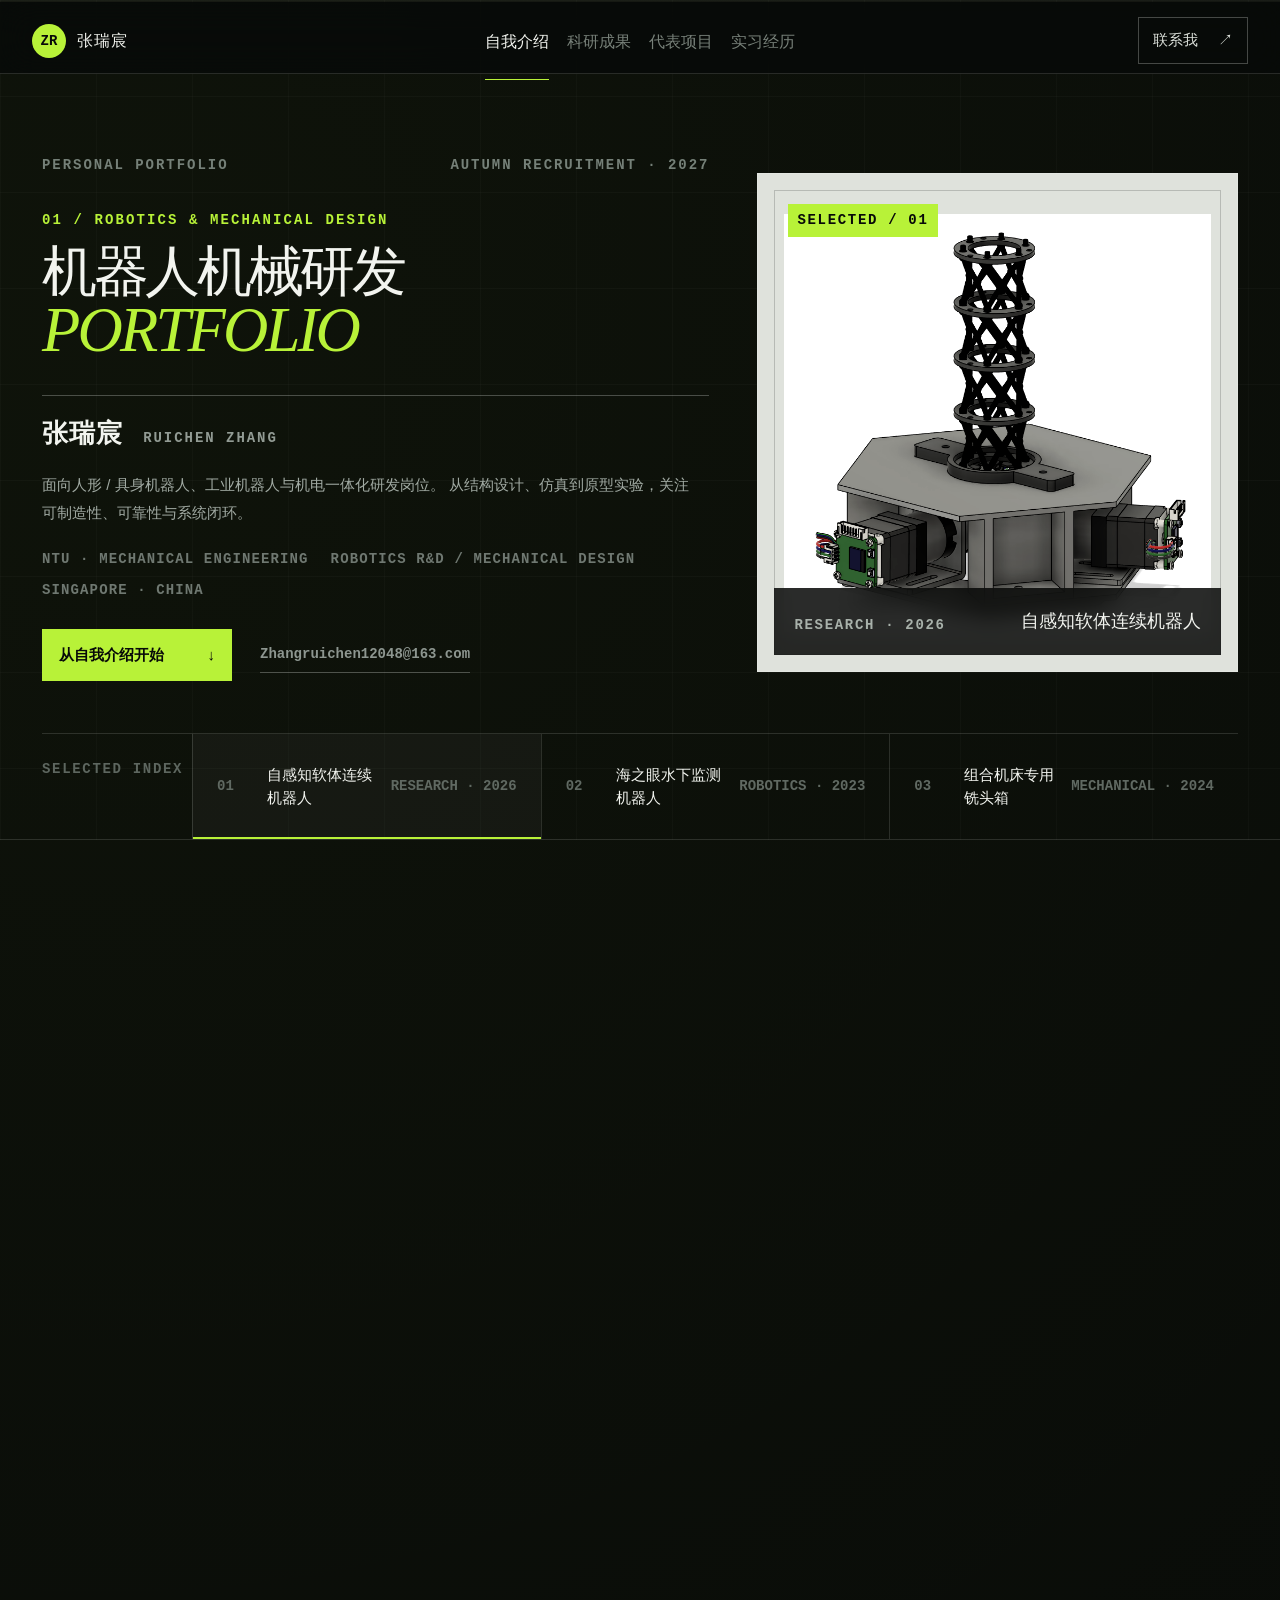
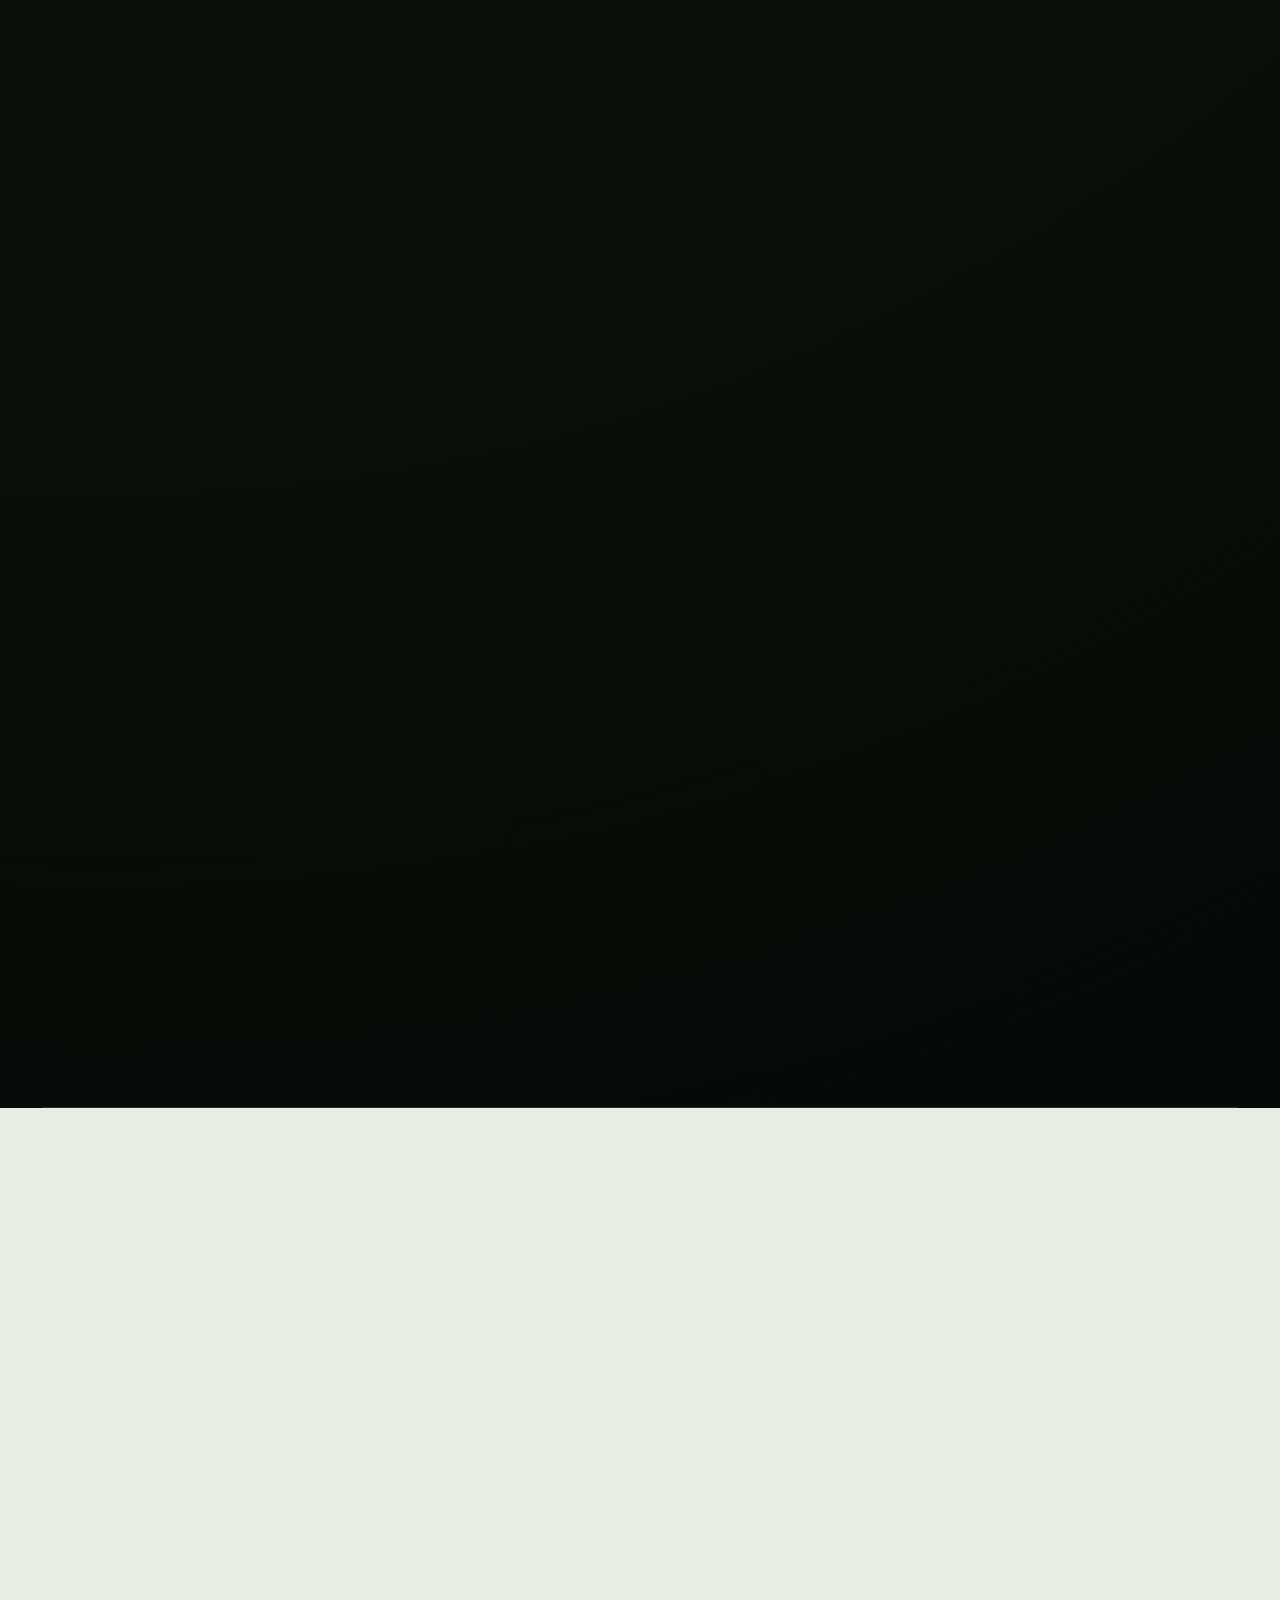
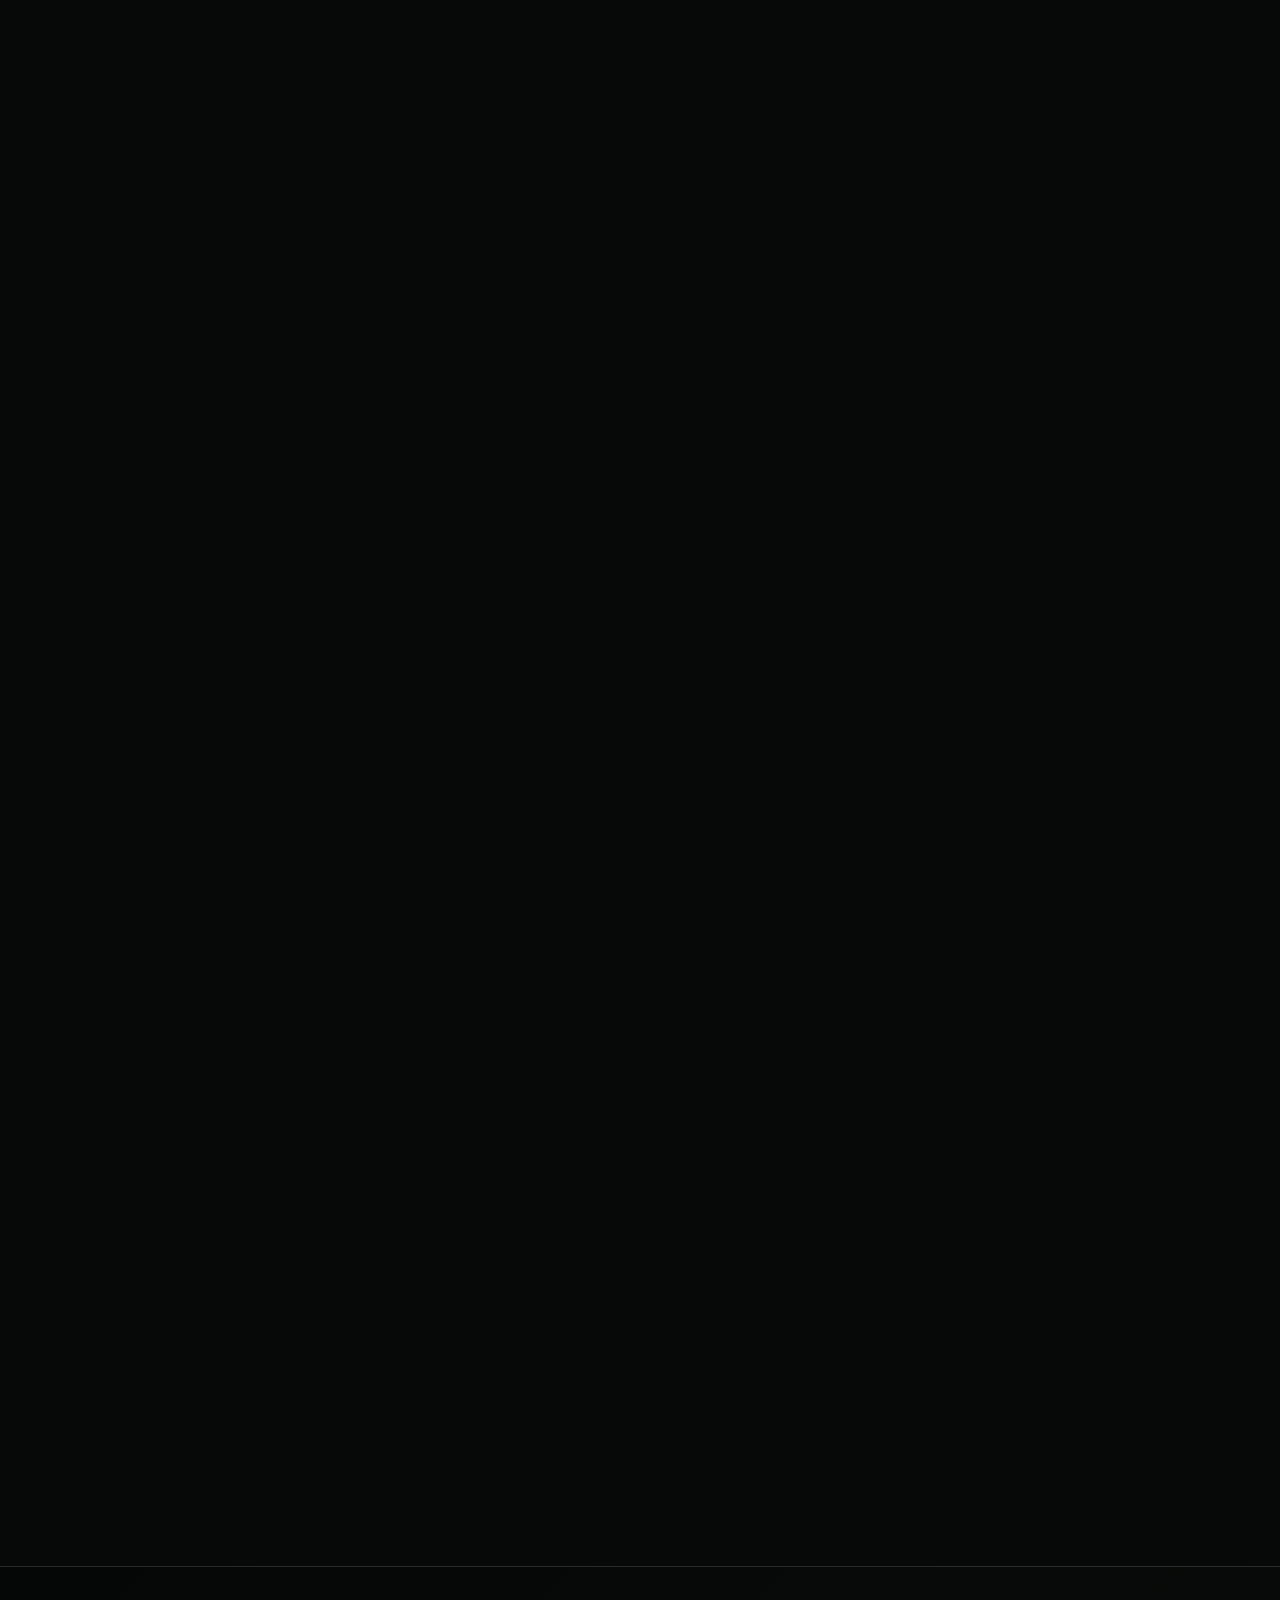
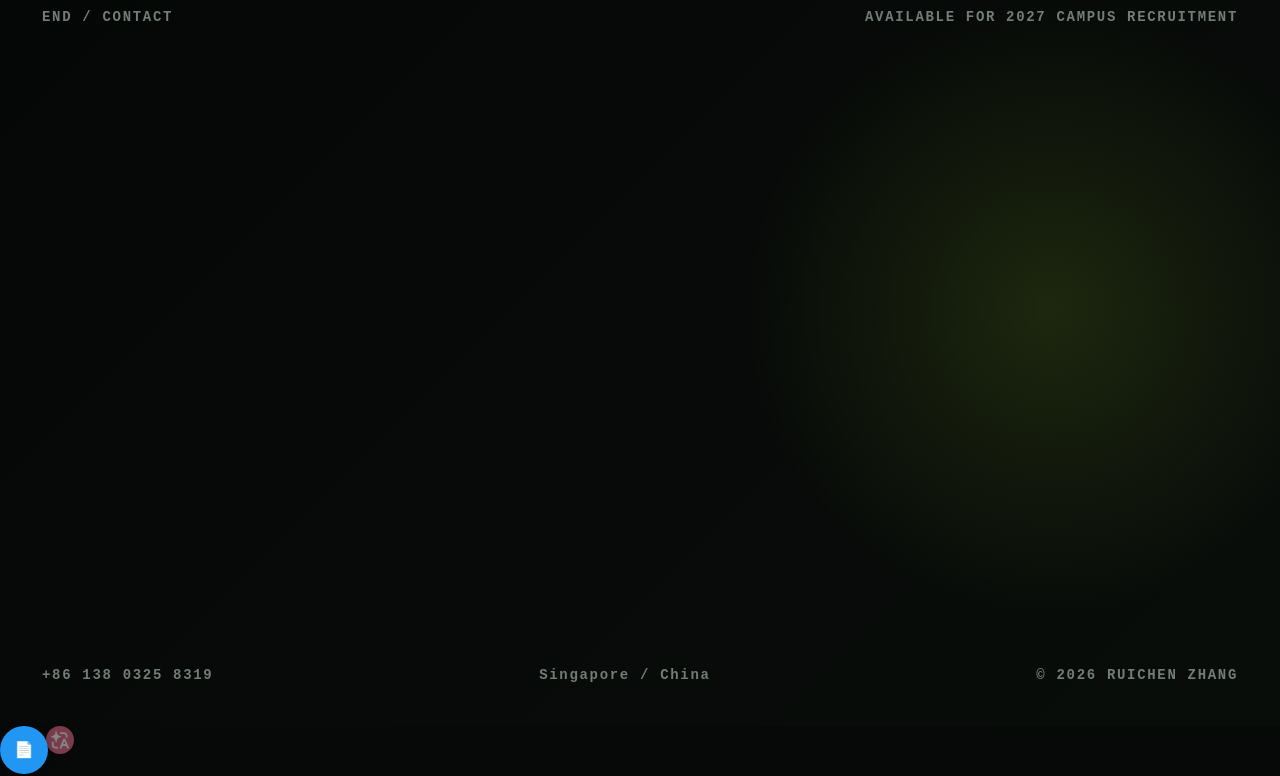
==== index.html @ dd8d64ad "Add files via upload" ====
<!DOCTYPE html>
<!-- saved from url=(0065)https://ruichen-robotics-portfolio.artful-duck-8851.chatgpt.site/ -->
<html lang="zh-CN" data-immersive-translate-page-theme="dark"><head><meta http-equiv="Content-Type" content="text/html; charset=UTF-8"><meta name="viewport" content="width=device-width, initial-scale=1"><link rel="preload" as="image" href="./张瑞宸｜机器人机械研发作品集_files/soft-robot-overview.png"><link rel="preload" as="image" href="./张瑞宸｜机器人机械研发作品集_files/profile-lab.png"><link rel="preload" as="image" href="./张瑞宸｜机器人机械研发作品集_files/fabrication-01-pla-plate.png"><link rel="preload" as="image" href="./张瑞宸｜机器人机械研发作品集_files/fabrication-02-pva-mold.png"><link rel="preload" as="image" href="./张瑞宸｜机器人机械研发作品集_files/fabrication-03-mix.png"><link rel="preload" as="image" href="./张瑞宸｜机器人机械研发作品集_files/fabrication-04-cast.png"><link rel="preload" as="image" href="./张瑞宸｜机器人机械研发作品集_files/fabrication-05-bond.png"><link rel="preload" as="image" href="./张瑞宸｜机器人机械研发作品集_files/fabrication-06-demolded-robot.png"><link rel="preload" as="image" href="./张瑞宸｜机器人机械研发作品集_files/soft-system.png"><link rel="preload" as="image" href="./张瑞宸｜机器人机械研发作品集_files/auv-cad.jpeg"><link rel="stylesheet" href="./张瑞宸｜机器人机械研发作品集_files/index-DvbDaayd.css" data-rsc-css-href="/assets/index-DvbDaayd.css" data-precedence="vite-rsc/importer-resources"><link rel="modulepreload" href="https://ruichen-robotics-portfolio.artful-duck-8851.chatgpt.site/assets/layout-segment-context-C-SIoTLU.js" crossorigin=""><link rel="modulepreload" href="https://ruichen-robotics-portfolio.artful-duck-8851.chatgpt.site/assets/rolldown-runtime-S-ySWqyJ.js" crossorigin=""><link rel="modulepreload" href="https://ruichen-robotics-portfolio.artful-duck-8851.chatgpt.site/assets/index-Du7ypoB5.js" crossorigin=""><link rel="modulepreload" href="https://ruichen-robotics-portfolio.artful-duck-8851.chatgpt.site/assets/framework-CXnKph_e.js" crossorigin=""><link rel="modulepreload" href="https://ruichen-robotics-portfolio.artful-duck-8851.chatgpt.site/assets/page-DATVWk_J.js" crossorigin=""><link rel="preload" as="image" href="./张瑞宸｜机器人机械研发作品集_files/auv-cfd.png"><link rel="preload" as="image" href="./张瑞宸｜机器人机械研发作品集_files/auv-patrol-framed.gif"><link rel="preload" as="image" href="./张瑞宸｜机器人机械研发作品集_files/spindle-transmission.png"><link rel="preload" as="image" href="./张瑞宸｜机器人机械研发作品集_files/spindle-topology-upper.png"><link rel="preload" as="image" href="./张瑞宸｜机器人机械研发作品集_files/flood-barrier.png"><title>张瑞宸｜机器人机械研发作品集</title><meta name="description" content="张瑞宸的机器人机械研发作品集：软体机器人、水下机器人、机构设计、有限元仿真、快速制造与系统集成。"><meta property="og:title" content="张瑞宸｜机器人机械研发作品集"><meta property="og:description" content="从结构设计到原型验证：机器人机械研发与工程实践作品集。"><meta property="og:url" content="https://ruichen-robotics-portfolio.artful-duck-8851.chatgpt.site"><meta property="og:type" content="website"><meta property="og:locale" content="zh_CN"><meta property="og:image" content="https://ruichen-robotics-portfolio.artful-duck-8851.chatgpt.site/og.png"><meta property="og:image:width" content="1736"><meta property="og:image:height" content="906"><meta property="og:image:alt" content="张瑞宸机器人机械研发作品集"><meta name="twitter:card" content="summary_large_image"><meta name="twitter:title" content="张瑞宸｜机器人机械研发作品集"><meta name="twitter:description" content="机器人机械研发与工程实践作品集。"><meta name="twitter:image" content="https://ruichen-robotics-portfolio.artful-duck-8851.chatgpt.site/og.png"><link rel="shortcut icon" href="https://ruichen-robotics-portfolio.artful-duck-8851.chatgpt.site/favicon.png"><link rel="icon" href="https://ruichen-robotics-portfolio.artful-duck-8851.chatgpt.site/favicon.png"><script>self.__VINEXT_RSC_PARAMS__={}</script><script>self.__VINEXT_RSC_NAV__={"pathname":"/","searchParams":[]}</script><link rel="modulepreload" href="https://ruichen-robotics-portfolio.artful-duck-8851.chatgpt.site/assets/index-Du7ypoB5.js">
</head><body><main class="portfolio"><div class="scroll-progress" aria-hidden="true"><span style="transform:scaleX(0)"></span></div><header class="topbar"><a class="brand" href="https://ruichen-robotics-portfolio.artful-duck-8851.chatgpt.site/#cover" aria-label="返回作品集封面"><span>ZR</span><strong>张瑞宸</strong></a><nav aria-label="作品集章节导航"><a class="active" href="https://ruichen-robotics-portfolio.artful-duck-8851.chatgpt.site/#profile"><span>01</span>自我介绍</a><a class="" href="https://ruichen-robotics-portfolio.artful-duck-8851.chatgpt.site/#research"><span>02</span>科研成果</a><a class="" href="https://ruichen-robotics-portfolio.artful-duck-8851.chatgpt.site/#selected"><span>03</span>代表项目</a><a class="" href="https://ruichen-robotics-portfolio.artful-duck-8851.chatgpt.site/#experience"><span>04</span>实习经历</a></nav><a class="contact-pill" href="mailto:Zhangruichen12048@163.com">联系我 <span>↗</span></a></header><section class="cover" id="cover"><div class="cover-grid"><div class="cover-copy"><div class="cover-meta"><span>PERSONAL PORTFOLIO</span><span>AUTUMN RECRUITMENT · 2027</span></div><p class="cover-name">01 / ROBOTICS &amp; MECHANICAL DESIGN</p><h1><span class="cover-title-cn">机器人机械研发</span><em class="cover-title-en">PORTFOLIO</em></h1><div class="cover-person"><strong>张瑞宸</strong><span>RUICHEN ZHANG</span></div><p class="cover-intro">面向人形 / 具身机器人、工业机器人与机电一体化研发岗位。 从结构设计、仿真到原型实验，关注可制造性、可靠性与系统闭环。</p><div class="cover-credentials" aria-label="教育背景与求职信息"><span>NTU · MECHANICAL ENGINEERING</span><span>ROBOTICS R&amp;D / MECHANICAL DESIGN</span><span>SINGAPORE · CHINA</span></div><div class="cover-actions"><a href="https://ruichen-robotics-portfolio.artful-duck-8851.chatgpt.site/#profile">从自我介绍开始 <span>↓</span></a><a href="mailto:Zhangruichen12048@163.com">Zhangruichen12048@163.com</a></div></div><div class="cover-preview" aria-live="polite"><div class="preview-frame"><img class="contain" src="./张瑞宸｜机器人机械研发作品集_files/soft-robot-overview.png" alt="自感知软体连续机器人"><div class="preview-overlay"><span>RESEARCH · 2026</span><strong>自感知软体连续机器人</strong></div><span class="preview-corner">SELECTED / <!-- -->01</span></div></div></div><div class="cover-index" aria-label="封面精选项目索引"><span class="index-label">SELECTED INDEX</span><button class="active" type="button"><span>01</span><strong>自感知软体连续机器人</strong><small>RESEARCH · 2026</small></button><button class="" type="button"><span>02</span><strong>海之眼水下监测机器人</strong><small>ROBOTICS · 2023</small></button><button class="" type="button"><span>03</span><strong>组合机床专用铣头箱</strong><small>MECHANICAL · 2024</small></button></div></section><section class="profile-section section-shell" id="profile"><header class="chapter-header reveal chapter-header-compact chapter-header-no-summary"><div class="chapter-code"><span>01</span><small>PROFILE / EXPERIENCE</small></div><div class="chapter-title-stack"><h2>个人概览与专业定位</h2></div></header><div class="profile-layout reveal"><figure class="portrait"><img src="./张瑞宸｜机器人机械研发作品集_files/profile-lab.png" alt="张瑞宸在实验室调试机器人实验装置"><figcaption><span>RUICHEN ZHANG</span><span>ROBOTICS LAB / 实验现场</span></figcaption></figure><div class="profile-story"><div class="profile-lead"><span>求职方向</span><p>机器人机械研发｜结构设计｜仿真验证｜机电系统集成</p></div><div class="profile-body" aria-label="个人背景与研发方向"><div><span><i aria-hidden="true">›</i>基础背景</span><p>正在南洋理工大学攻读 <strong>机械工程硕士</strong>。</p></div><div><span><i aria-hidden="true">›</i>科研方向</span><p>将 <strong>柔性材料、嵌入式感知</strong> 与 <strong>机器学习</strong> 带进机器人研发。</p></div><div><span><i aria-hidden="true">›</i>设计理念</span><p>充分了解<strong>用户需求</strong>，在<strong>安全的设计底线</strong>框架中，以<strong>技术理论与实践</strong>为核心，在一条<strong>可持续且可靠的产业链</strong>中设计出<strong>功能优先且经济高效</strong>的产品或系统。</p></div></div><div class="profile-facts"><div><span>LOCATION</span><strong>Singapore / China</strong></div><div><span>LANGUAGE</span><strong>IELTS 7.0</strong></div><div><span>FOCUS</span><strong>Design → Test</strong></div></div></div><div class="education-stack"><article><span>2025.08—2027.07</span><small>MASTER / NTU</small><h3>南洋理工大学</h3><p>机械工程 · 工学硕士</p><strong>GPA 3.83 / 5.00</strong></article><article><span>2020.09—2024.07</span><small>BACHELOR / NCWU</small><h3>华北水利水电大学</h3><p>机械设计制造及其自动化 · 工学学士</p><strong>GPA 89.15 / 100</strong></article></div></div><div class="profile-strip reveal"><div><strong>1</strong><span>篇 JCR 一区 Robots 方向 paper</span></div><div><strong>3</strong><span>段一线制造 / 维修 / 研发经历</span></div><div><strong>10+</strong><span>研究项目</span></div><div><strong>20＋</strong><span>荣誉奖项</span></div></div></section><section class="research-section" id="research"><div class="section-shell"><header class="chapter-header reveal chapter-header-compact chapter-header-no-summary"><div class="chapter-code"><span>02</span><small>FLAGSHIP RESEARCH / TWO-PART STUDY</small></div><div class="chapter-title-stack"><h2>科研方向与成果</h2></div></header><article class="research-chapter structure-chapter reveal"><header class="research-part-head"><div class="part-index"><span>PART 01</span><strong>结构篇</strong></div><div class="part-title"><span class="project-tag">PAPER · NPJ FLEXIBLE ELECTRONICS · 2026</span><h3>结构即传感器：3D 打印自感知软体连续机器人</h3></div><div class="part-abstract"><span>个人证据</span><strong>论文项目主要负责人</strong><p>完成 PVA 浇筑与 PLA 连接结构的设计、CPC 材料配比，并主导采用 Conformer + Cosserat 的神经网络数学模型进行机器学习，以捕捉弯曲抓取动作。</p></div></header><div class="fabrication-evidence" aria-label="软体机器人制备过程证据"><div class="fabrication-process"><div class="fabrication-evidence-head"><span>PROCESS EVIDENCE / 01—06</span><p>从连接模具到节段装配：<br>六张现场记录对应制备链中的关键节点。</p></div><div class="fabrication-gallery"><figure class="fabrication-card"><img class="is-cover" src="./张瑞宸｜机器人机械研发作品集_files/fabrication-01-pla-plate.png" alt="PLA 连接模具平面件"><figcaption><span>01</span><strong>连接模具</strong></figcaption></figure><figure class="fabrication-card"><img class="is-cover" src="./张瑞宸｜机器人机械研发作品集_files/fabrication-02-pva-mold.png" alt="PVA 溶解模具"><figcaption><span>02</span><strong>可溶模具</strong></figcaption></figure><figure class="fabrication-card"><img class="is-cover" src="./张瑞宸｜机器人机械研发作品集_files/fabrication-03-mix.png" alt="CPC 导电复合材料混合过程"><figcaption><span>03</span><strong>材料混合</strong></figcaption></figure><figure class="fabrication-card"><img class="is-cover" src="./张瑞宸｜机器人机械研发作品集_files/fabrication-04-cast.png" alt="向模具中浇筑材料"><figcaption><span>04</span><strong>材料浇筑</strong></figcaption></figure><figure class="fabrication-card"><img class="is-cover" src="./张瑞宸｜机器人机械研发作品集_files/fabrication-05-bond.png" alt="软体机器人单节成型"><figcaption><span>05</span><strong>单节成型</strong></figcaption></figure><figure class="fabrication-card"><img class="is-cover" src="./张瑞宸｜机器人机械研发作品集_files/fabrication-06-demolded-robot.png" alt="软体机器人节段溶解后的状态"><figcaption><span>06</span><strong>节段溶解</strong></figcaption></figure></div></div><div class="fabrication-motion"><div class="fabrication-motion-head"><span>UNSUPPORTED DEFORMATION</span><h4>无支撑单节形变演示</h4><p>悬停播放：<br>观察单节机器人在无外部支撑条件下的连续形变。</p></div><div class="hover-video " tabindex="0" aria-label="无支撑单节机器人形变演示，鼠标悬停或键盘聚焦时播放"><video muted="" loop="" playsinline="" preload="metadata" poster="/portfolio/fabrication-06-demolded-robot.png"><source src="/portfolio/soft-robot-single-segment.mp4" type="video/mp4"></video><div class="video-status"><span class="status-dot"></span>HOVER TO PLAY / 悬停播放</div><span class="video-label">无支撑单节机器人形变演示</span></div></div><div class="fabrication-outcome"><div class="fabrication-outcome-copy"><span>OUTCOME / SELF-SENSING SEGMENT</span><h4>将溶解的单节柔性机器人装配成连续机器人。</h4><p>通过 PVA 牺牲模、CPC 导电复合材料与端部连接件的连续装配，得到兼具柔顺变形与电阻感知能力的软体连续机器人结构。</p><dl><div><dt>ROLE</dt><dd>结构设计 · 材料配比 · 制备验证</dd></div><div><dt>OUTPUT</dt><dd>自感知软体机器人节段</dd></div></dl></div><div class="hover-video " tabindex="0" aria-label="FINAL ROBOT / 成品视频，鼠标悬停或键盘聚焦时播放"><video muted="" loop="" playsinline="" preload="metadata" poster="/portfolio/soft-robot-hand.png"><source src="/portfolio/soft-robot-final.mp4" type="video/mp4"></video><div class="video-status"><span class="status-dot"></span>HOVER TO PLAY / 悬停播放</div><span class="video-label">FINAL ROBOT / 成品视频</span></div></div></div><div class="fabrication-flow"><header><span>FABRICATION FLOW</span><p>可重复制备路线</p></header><article><span>01</span><h4>打印牺牲模具</h4><p>PVA 模具定义 Yoshimura 折纸启发的圆柱晶格。</p></article><article><span>02</span><h4>构建电极界面</h4><p>铜网嵌入上下端环，形成稳定低阻接触。</p></article><article><span>03</span><h4>浇注导电复合材料</h4><p>33 wt% 石墨 / PDMS 在导电性与柔顺性间折中。</p></article><article><span>04</span><h4>溶模 / 串联组装</h4><p>四个 30 mm 节段构成约 120 mm 连续体，三根腱驱动。</p></article></div></article><article class="research-chapter learning-chapter reveal"><header class="research-part-head"><div class="part-index"><span>PART 02</span><strong>机器学习篇</strong></div><div class="part-title"><span class="project-tag">FROM RESISTANCE TO ROBOT STATE</span><h3>让机器人知道自己是什么形状，也能判断抓住了什么。</h3></div><div class="part-abstract"><span>核心方法</span><strong>Conformer + Cosserat</strong><p>从传感时序到末端预测，再到完整形状重建与抓取分类。</p></div></header><div class="learning-switcher"><aside class="learning-controls"><div class="learning-controls-intro"><span class="project-tag">INTERACTIVE EVIDENCE</span><h4>从信号输入，到机器人状态。</h4></div><div class="learning-tabs" role="tablist" aria-label="机器学习研究证据"><button id="learning-tab-01" role="tab" type="button" aria-selected="true" aria-controls="learning-evidence-panel" class="active"><span>01</span><span><small>HARDWARE SUPPORT</small><strong>系统架构</strong></span><i aria-hidden="true">↗</i></button><button id="learning-tab-02" role="tab" type="button" aria-selected="false" aria-controls="learning-evidence-panel" class=""><span>02</span><span><small>SHAPE RECONSTRUCTION</small><strong>形状重建</strong></span><i aria-hidden="true">↗</i></button><button id="learning-tab-03" role="tab" type="button" aria-selected="false" aria-controls="learning-evidence-panel" class=""><span>03</span><span><small>GRASP CLASSIFICATION</small><strong>抓取分类</strong></span><i aria-hidden="true">↗</i></button></div><div class="learning-controls-foot" aria-hidden="true"><span>CLICK TO EXPLORE</span><strong>0<!-- -->1<!-- --> / 03</strong></div></aside><figure class="learning-stage" id="learning-evidence-panel" role="tabpanel" aria-live="polite" aria-labelledby="learning-tab-01"><div class="learning-image-shell"><img src="./张瑞宸｜机器人机械研发作品集_files/soft-system.png" alt="软体连续机器人六通道感知与驱动系统架构"><span class="learning-image-index" aria-hidden="true">VIEW / <!-- -->01</span></div><figcaption><div><small>HARDWARE SUPPORT</small><strong>系统架构</strong></div><p>六通道电阻时序与三路绳驱输入同步采集，为状态预测提供观测与驱动条件。</p></figcaption></figure></div><div class="learning-pipeline" aria-label="机器学习推理链路"><header><span>MODEL PIPELINE</span><p>从信号到状态</p></header><article><span>01</span><h4>INPUT</h4><p>六通道电阻窗口 + 三路绳驱输入</p></article><article><span>02</span><h4>LOCAL FEATURE</h4><p>多尺度时间卷积提取局部动态</p></article><article><span>03</span><h4>GLOBAL FEATURE</h4><p>多模态融合 + Transformer Encoder</p></article><article><span>04</span><h4>OUTPUT</h4><p>末端 / 驱动预测 + Cosserat 完整形状</p></article></div><div class="result-metrics"><article><small>END-EFFECTOR</small><strong>6.3 <span>mm</span></strong><p>末端位置 RMSE</p></article><article><small>MEAN ERROR</small><strong>3.8 <span>mm</span></strong><p>平均位置误差</p></article><article><small>OBJECT CLASS</small><strong>85 <span>%</span></strong><p>四类抓取对象准确率</p></article><article><small>INFERENCE</small><strong>≈50 <span>Hz</span></strong><p>近实时形状估计更新</p></article></div></article></div></section><section class="selected-section section-shell" id="selected"><header class="chapter-header reveal chapter-header-compact chapter-header-no-summary"><div class="chapter-code"><span>03</span><small>SELECTED PROJECTS</small></div><div class="chapter-title-stack"><h2>主要项目与经历</h2></div></header><article class="selected-case auv-case reveal" id="project-auv"><div class="selected-heading"><div><span class="project-tag cyan">UNDERWATER ROBOTICS · 2022—2023</span><h3>海之眼｜水下组网监测机器人</h3></div><div class="selected-role"><span>个人职责</span><strong>生产负责人 / 核心成员</strong><p>生产规划、预算与供应协调、加工质量与结构实现。</p></div></div><div class="auv-visual"><figure class="auv-cad"><img src="./张瑞宸｜机器人机械研发作品集_files/auv-cad.jpeg" alt="海之眼水下监测机器人 CAD 模型"><figcaption>CAD / 水滴型外壳 · 三推进器布局</figcaption></figure><figure class="auv-cfd"><img src="./张瑞宸｜机器人机械研发作品集_files/auv-cfd.png" alt="海之眼水下机器人流场仿真"><figcaption>CFD / 原始材料记录 68 轮迭代</figcaption></figure><div class="auv-sequence"><div><span>01</span><strong>水下感知</strong><small>视觉 / 声呐 / TDS / 浊度</small></div><div><span>02</span><strong>边缘决策</strong><small>K210 + CNN / MPU9250 + PID</small></div><div><span>03</span><strong>水面组网</strong><small>LoRa 浮标网络</small></div><div><span>04</span><strong>云端协同</strong><small>多机任务与数据管理</small></div></div></div><div class="auv-validation"><div class="pool-strip"><img src="./张瑞宸｜机器人机械研发作品集_files/auv-patrol-framed.gif" alt="水下机器人自主巡游动图"></div><div class="validation-copy"><span>PHYSICAL VALIDATION</span><h4>泳池环境完成连续运动与转向演示</h4><div><p><strong>96%</strong> 目标识别准确率</p><p><strong>2—5 m/s</strong> 原始材料中的设计航速指标</p><p><strong>省级一等奖</strong> “互联网+”团队成果</p></div></div></div></article><article class="selected-case spindle-case reveal" id="project-spindle"><div class="selected-heading"><div><span class="project-tag">COMBINATION MACHINE TOOL · INDEPENDENT DESIGN · 2024</span><h3>气缸体铣油槽｜专用铣头箱</h3></div><div class="selected-role"><span>个人职责</span><strong>独立毕业设计</strong><p>从切削工况反推功率与传动比，完成齿轮 / 六轴 / 箱体设计、总装、二维图纸、静力学分析与结构优化。</p></div></div><div class="spindle-brief" aria-label="铣头箱关键设计参数"><div><strong>11 kW</strong><span>Y2-160L-6 B5 电机</span></div><div><strong>970 r/min</strong><span>电机满载转速</span></div><div><strong>6.4</strong><span>两级齿轮总传动比</span></div><div><strong>150 r/min</strong><span>输出主轴转速</span></div></div><div class="spindle-workflow"><div class="spindle-workflow-head"><span>MODELING ROUTE / 建模路线</span><h4>模型的陈列与设计逻辑的逐层递进。</h4></div><div class="spindle-workflow-tabs" role="tablist" aria-label="铣头箱建模阶段"><button role="tab" aria-selected="true" aria-controls="spindle-stage-panel" class="active"><span>01</span><strong>设计输入</strong></button><button role="tab" aria-selected="false" aria-controls="spindle-stage-panel" class=""><span>02</span><strong>轴系建模</strong></button><button role="tab" aria-selected="false" aria-controls="spindle-stage-panel" class=""><span>03</span><strong>箱体建模</strong></button><button role="tab" aria-selected="false" aria-controls="spindle-stage-panel" class=""><span>04</span><strong>总体装配</strong></button><button role="tab" aria-selected="false" aria-controls="spindle-stage-panel" class=""><span>05</span><strong>载荷映射</strong></button></div><div class="spindle-workflow-stage" id="spindle-stage-panel" role="tabpanel"><div class="spindle-stage-visual "><figure><img src="./张瑞宸｜机器人机械研发作品集_files/spindle-transmission.png" alt="专用铣头箱两级齿轮传动系统总览"><figcaption>TRANSMISSION SYSTEM / 两级传动方案</figcaption></figure></div><article class="spindle-stage-copy"><span>DESIGN INPUT<!-- --> / <!-- -->01</span><h4>由“三图一卡”确定传动方案，建立理论基础。</h4><p>设计从气缸体油槽铣削任务出发，依次计算切削力、切削功率和电机功率；选定 11 kW、970 r/min 的 Y2-160L-6 B5 电机后，以展开式两级圆柱齿轮传动将主轴转速降至 150 r/min。</p><ol><li><span>01</span>切削力 → 切削功率 → 电机功率</li><li><span>02</span>总传动比 6.4</li><li><span>03</span>两级减速并提高输出转矩</li></ol><div class="spindle-stage-output"><span>OUTPUT / 本阶段输出</span><strong>确定电机、总传动比与齿轮传动路径</strong></div></article></div></div><aside class="simulation-scope"><span>ANALYSIS BOUNDARY / 仿真边界</span><strong>本轮箱体静力学模型仅计入六根轴传递的径向载荷。</strong><p>轴向力、圆周力与螺栓预紧未纳入该轮模型；作品集明确呈现边界，避免把有限工况外推成完整强度结论。</p></aside><div class="optimization"><div class="optimization-head"><div><span class="project-tag">50 ITERATIONS / TOPOLOGY GUIDANCE</span><h4>拓扑优化——50次迭代</h4><p>拓扑结果用于识别低载荷区域，再结合加工、装配与轴承支撑约束调整尺寸；<br>修改三维模型后重新求解，用同一组指标核对优化是否成立。</p></div><div class="box-toggle" role="group" aria-label="选择箱体对比数据"><button class="active">上箱体</button><button class="">下箱体</button></div></div><div class="optimization-layout"><figure class="optimization-figure"><img src="./张瑞宸｜机器人机械研发作品集_files/spindle-topology-upper.png" alt="UPPER HOUSING / 上箱体 拓扑优化结果"><figcaption>UPPER HOUSING / 上箱体</figcaption><p>支撑轴位置 +0.05 mm · 四面箱壁 −0.05 mm</p></figure><div class="metric-table"><div class="metric-row metric-labels"><span>METRIC</span><span>BEFORE</span><span>AFTER</span><span>CHANGE</span></div><div class="metric-row"><strong>最大等效应力</strong><span>1.8802<!-- --> <small>MPa</small></span><span>1.8539<!-- --> <small>MPa</small></span><em>−<!-- -->1.40<!-- -->%</em></div><div class="metric-row"><strong>最大等效应变</strong><span>9.4550<!-- --> <small>×10⁻⁶</small></span><span>9.3264<!-- --> <small>×10⁻⁶</small></span><em>−<!-- -->1.36<!-- -->%</em></div><div class="metric-row"><strong>最大总变形</strong><span>1.4554<!-- --> <small>×10⁻³ mm</small></span><span>1.4275<!-- --> <small>×10⁻³ mm</small></span><em>−<!-- -->1.92<!-- -->%</em></div></div></div></div></article></section><section class="archive-section" id="archive"><div class="section-shell"><header class="chapter-header reveal chapter-header-compact chapter-header-no-summary"><div class="chapter-code"><span></span><small>PROJECT ARCHIVE</small></div><div class="chapter-title-stack"><h2>三种机器人场景，验证控制、仿真与执行</h2></div></header><div class="archive-browser reveal"><div class="archive-index" role="tablist" aria-label="机器人项目归档"><button role="tab" aria-selected="true" class="active"><span>01</span><strong>Webots 协作机械臂抓取仿真</strong><small>课程设计团队成员 · SIMULATION</small><i>↗</i></button><button role="tab" aria-selected="false" class=""><span>02</span><strong>湖面垃圾清理机器人</strong><small>本科阶段团队项目档案 · WATER ROBOTICS</small><i>↗</i></button><button role="tab" aria-selected="false" class=""><span>03</span><strong>无线遥控消防机器人</strong><small>本科阶段团队项目档案 · EMBEDDED CONTROL</small><i>↗</i></button></div><article class="archive-detail archive-detail--simulation"><div class="hover-video " tabindex="0" aria-label="Webots 协作机械臂抓取仿真 演示视频，鼠标悬停或键盘聚焦时播放"><video muted="" loop="" playsinline="" preload="metadata" poster="/portfolio/webots.png"><source src="/portfolio/webots-grasp-demo.mp4" type="video/mp4"></video><div class="video-status"><span class="status-dot"></span>HOVER TO PLAY / 悬停播放</div><span class="video-label">Webots 协作机械臂抓取仿真 演示视频</span></div><div class="archive-copy"><span class="project-tag">01<!-- --> / ROBOTICS ARCHIVE</span><h3>Webots 协作机械臂抓取仿真</h3><p class="archive-problem">搭建传送带工位，识别三维物块位置并完成抓取、搬运与复位。</p><div class="tech-tags"><span>Webots</span><span>UR5e 模型</span><span>相机坐标</span><span>逆运动学</span></div><dl><div><dt>验证证据</dt><dd>课程源文件记录了相机、三指夹爪、逆运动学与 12 步状态流程；项目标题虽写 UR10e，内容实际使用 UR5e 模型，新版按源文件更正。</dd></div><div><dt>职责内容</dt><dd>独立完成通过摄像头的动捕功能反解出机械臂按照预定轨迹依次运动、识别物块的位置、准确夹取物块、最后按照预定轨迹将物块放入流水线仿真过程</dd></div></dl></div></article></div><div class="engineering-browser reveal"><header><h3>从安全工况出发的工程原型</h3></header><div class="engineering-tabs" role="tablist" aria-label="工程案例"><button role="tab" aria-selected="true" class="active"><span>01</span><strong>地下车库智能感应阻水装置</strong></button><button role="tab" aria-selected="false" class=""><span>02</span><strong>大型薄壁钢管自平衡运输装置</strong></button><button role="tab" aria-selected="false" class=""><span>03</span><strong>车载道路标识识别装置</strong></button></div><article class="engineering-detail"><figure><img src="./张瑞宸｜机器人机械研发作品集_files/flood-barrier.png" alt="地下车库智能感应阻水装置模型"><figcaption>项目负责人 · 防洪机电系统</figcaption></figure><div><span class="project-tag">项目负责人 · 防洪机电系统</span><h3>地下车库智能感应阻水装置</h3><dl><div><dt>问题</dt><dd>因雨季地下车库积水导致车辆受损。</dd></div><div><dt>机构 / 系统</dt><dd>超声波识别车辆，水位传感触发双级闸门；步进电机与齿轮齿条执行，Arduino 采集、PLC 管理时序。</dd></div><div><dt>验证 / 边界</dt><dd>激光切割、3D 打印与焊接完成缩比样机；并将透水铺装、蓄水过滤和回用纳入整库方案。</dd></div><div class="engineering-responsibility "><dt>职责边界</dt><dd><p>负责采集实际车库数据并根据坡道设计齿轮齿条结构、阻水闸门和双层排水通道及所有零件建模及总体装配</p></dd></div></dl></div></article></div></div></section><section class="experience-section section-shell" id="experience"><header class="chapter-header reveal  chapter-header-no-summary"><div class="chapter-code"><span>04</span><small>FIELD EXPERIENCE / ENGINEERING OVERVIEW</small></div><div class="chapter-title-stack"><h2>实习不只是经历罗列，<br>是机械研发判断的现场起点。</h2></div></header><div class="capability-chain reveal"><article><span>01</span><small>STRUCTURE / ASSEMBLY</small><h3>结构与装配</h3><p>从装配基准、尺寸链到承载优化，把设计落实为可制造、可装配的结构方案。</p><strong>SOLIDWORKS · ANSYS</strong></article><article><span>02</span><small>FAULT DIAGNOSIS</small><h3>失效诊断</h3><p>以现场现象为线索逐段验证，在安全与交付约束下定位根因、恢复性能。</p><strong>TEST · TROUBLESHOOT</strong></article><article><span>03</span><small>PRECISION MACHINING</small><h3>精密制造</h3><p>以 GD&amp;T、装夹基准与量测复核建立尺寸闭环，把图纸要求稳定转化为合格零件。</p><strong>CNC · GD&amp;T · QA</strong></article></div><div class="experience-log reveal"><header><span>FIELD LOG / 03</span><h3>一线工程经历</h3></header><div><article><div class="experience-rail"><span>0<!-- -->1</span><i></i><small>2025.02—06</small></div><div class="experience-company"><small>罐体结构 / 装配优化</small><h4>河北渤海石油装备专用车有限公司</h4><em>助理技术工程师</em></div><div class="experience-evidence"><div class="experience-copy"><p><b>现场约束</b>焊接收缩导致右侧连接板 M20 孔纵向偏移 6.2 mm，影响装配基准。</p><p><b>工程动作</b>以副车架上平面、纵向中心面与前横梁端面建立基准；通过 SolidWorks 尺寸链分析重构定位孔为 22×34 mm 长圆孔，并增设 8 mm 垫板。</p></div><div class="experience-metrics" aria-label="河北渤海石油装备专用车有限公司关键结果"><div><strong>6</strong><span>份分析报告</span></div><div><strong>168→126</strong><span>MPa 最大应力</span></div><div><strong>1.12→0.76</strong><span>mm 最大变形</span></div></div><p class="experience-outcome"><b>结果</b>ANSYS 校核满足 0.6g 制动工况，工艺方案收敛，项目周期缩短 1 个月以上。</p></div></article><article><div class="experience-rail"><span>0<!-- -->2</span><i></i><small>2024.09—2025.01</small></div><div class="experience-company"><small>制动故障诊断 / 安全恢复</small><h4>中国石油昆仑物流 · 华北油田运输分公司</h4><em>车辆维修技术员</em></div><div class="experience-evidence"><div class="experience-copy"><p><b>现场约束</b>1 台危险货物运输车出现滚筒式制动试验制动力不平衡，右轮制动力仅 18.9 / 12.1 kN。</p><p><b>工程动作</b>依次检查摩擦片、制动间隙与缸推杆行程；再通过压力表和高压风枪分段测试供气管路，定位右前制动室入口管路锈蚀堵塞。</p></div><div class="experience-metrics" aria-label="中国石油昆仑物流 · 华北油田运输分公司关键结果"><div><strong>36%→3.7%</strong><span>不平衡率</span></div><div><strong>18.9→18.7</strong><span>kN 左轮恢复</span></div><div><strong>12.1→18.0</strong><span>kN 右轮恢复</span></div></div><p class="experience-outcome"><b>结果</b>更换弯管并疏通气路后，车辆通过安全检测，制动性能恢复至可交付状态。</p></div></article><article><div class="experience-rail"><span>0<!-- -->3</span><i></i><small>2023.06—08</small></div><div class="experience-company"><small>精密加工 / 尺寸闭环</small><h4>中国石油集团渤海装备 · 石油机械厂</h4><em>机械加工技术员</em></div><div class="experience-evidence"><div class="experience-copy"><p><b>现场约束</b>参与数控镗床轴承座孔加工时，轴承内孔 50 mm 与轴承座外圆同轴度要求 ≤0.02 mm，实测误差 0.06 mm。</p><p><b>工程动作</b>按 GD&amp;T 基准统一原则建立“端面—心孔—轴线”工艺基线；采用两顶尖装夹、预留 0.30 mm 磨削余量，并以三分尺与百分表复测跳动。</p></div><div class="experience-metrics" aria-label="中国石油集团渤海装备 · 石油机械厂关键结果"><div><strong>0.06→0.018</strong><span>mm 同轴度</span></div><div><strong>95→68</strong><span>min 单件加工</span></div><div><strong>0.30</strong><span>mm 磨削余量</span></div></div><p class="experience-outcome"><b>结果</b>修研中心孔并调整尾座后，首件一次检验合格，形成可复用的图纸—CAD—设备参数核对流程。</p></div></article></div></div></section><section class="contact-section" id="contact"><div class="contact-meta"><span>END / CONTACT</span><span>AVAILABLE FOR 2027 CAMPUS RECRUITMENT</span></div><div class="contact-main reveal"><p>ROBOTICS MECHANICAL R&amp;D</p><h2>期待把下一台机器人，<br>从结构开始做对。</h2><a href="mailto:Zhangruichen12048@163.com"><span>Zhangruichen12048@163.com</span><i>↗</i></a></div><div class="contact-foot"><span>+86 138 0325 8319</span><span>Singapore / China</span><span>© 2026 RUICHEN ZHANG</span></div></section></main><script id="_R_">import("/assets/index-Du7ypoB5.js")</script><script>(function(){function c(){var b=a.contentDocument||(a.contentWindow&&a.contentWindow.document);if(b){var d=b.createElement('script');d.innerHTML="window.__CF$cv$params={r:'a2a7c22cc9fed042',t:'MTc4NjYyNDUxNA=='};var a=document.createElement('script');a.src='/cdn-cgi/challenge-platform/scripts/jsd/main.js';document.getElementsByTagName('head')[0].appendChild(a);";b.getElementsByTagName('head')[0].appendChild(d)}}if(document.body){var a=document.createElement('iframe');a.height=1;a.width=1;a.style.position='absolute';a.style.top=0;a.style.left=0;a.style.border='none';a.style.visibility='hidden';document.body.appendChild(a);if('loading'!==document.readyState)c();else if(window.addEventListener)document.addEventListener('DOMContentLoaded',c);else{var e=document.onreadystatechange||function(){};document.onreadystatechange=function(b){e(b);'loading'!==document.readyState&&(document.onreadystatechange=e,c())}}}})();</script><iframe height="1" width="1" style="position: absolute; top: 0px; left: 0px; border-width: medium; border-style: none; border-color: currentcolor; border-image: none; visibility: hidden;" src="./张瑞宸｜机器人机械研发作品集_files/saved_resource.html"></iframe><script>self.__VINEXT_RSC_CHUNKS__=self.__VINEXT_RSC_CHUNKS__||[];self.__VINEXT_RSC_CHUNKS__.push("2:I[\"96dd10279f8e\",[],\"Children\",1]\n3:I[\"4fb0b0c7d723\",[],\"LayoutSegmentProvider\",1]\n4:I[\"96dd10279f8e\",[],\"Slot\",1]\n5:I[\"8eaf0d269756\",[],\"RedirectBoundary\",1]\n:HL[\"/assets/index-DvbDaayd.css\",\"style\"]\n")</script><script>self.__VINEXT_RSC_CHUNKS__=self.__VINEXT_RSC_CHUNKS__||[];self.__VINEXT_RSC_CHUNKS__.push("0:{\"__route\":\"route:/\",\"__interceptionContext\":null,\"__layoutIds\":[\"layout:/\"],\"__rootLayout\":\"/\",\"page:/\":\"$L1\",\"layout:/\":[[[[\"$\",\"link\",\"css:/assets/index-DvbDaayd.css\",{\"rel\":\"stylesheet\",\"precedence\":\"vite-rsc/importer-resources\",\"href\":\"/assets/index-DvbDaayd.css\",\"data-rsc-css-href\":\"/assets/index-DvbDaayd.css\"}],\"$undefined\"],[\"$\",\"html\",null,{\"lang\":\"zh-CN\",\"children\":[\"$\",\"body\",null,{\"children\":[\"$\",\"$L2\",null,{}]}]}]],null],\"route:/\":[[[\"$\",\"meta\",null,{\"charSet\":\"utf-8\"}],[[\"$\",\"title\",\"0\",{\"children\":\"张瑞宸｜机器人机械研发作品集\"}],[\"$\",\"meta\",\"1\",{\"name\":\"description\",\"content\":\"张瑞宸的机器人机械研发作品集：软体机器人、水下机器人、机构设计、有限元仿真、快速制造与系统集成。\"}],[\"$\",\"meta\",\"2\",{\"property\":\"og:title\",\"content\":\"张瑞宸｜机器人机械研发作品集\"}],[\"$\",\"meta\",\"3\",{\"property\":\"og:description\",\"content\":\"从结构设计到原型验证：机器人机械研发与工程实践作品集。\"}],[\"$\",\"meta\",\"4\",{\"property\":\"og:url\",\"content\":\"https://ruichen-robotics-portfolio.artful-duck-8851.chatgpt.site\"}],[\"$\",\"meta\",\"5\",{\"property\":\"og:type\",\"content\":\"website\"}],[\"$\",\"meta\",\"6\",{\"property\":\"og:locale\",\"content\":\"zh_CN\"}],[\"$\",\"meta\",\"7\",{\"property\":\"og:image\",\"content\":\"https://ruichen-robotics-portfolio.artful-duck-8851.chatgpt.site/og.png\"}],[\"$\",\"meta\",\"8\",{\"property\":\"og:image:width\",\"content\":\"1736\"}],[\"$\",\"meta\",\"9\",{\"property\":\"og:image:height\",\"content\":\"906\"}],[\"$\",\"meta\",\"10\",{\"property\":\"og:image:alt\",\"content\":\"张瑞宸机器人机械研发作品集\"}],[\"$\",\"meta\",\"11\",{\"name\":\"twitter:card\",\"content\":\"summary_large_image\"}],[\"$\",\"meta\",\"12\",{\"name\":\"twitter:title\",\"content\":\"张瑞宸｜机器人机械研发作品集\"}],[\"$\",\"meta\",\"13\",{\"name\":\"twitter:description\",\"content\":\"机器人机械研发与工程实践作品集。\"}],[\"$\",\"meta\",\"14\",{\"name\":\"twitter:image\",\"content\":\"https://ruichen-robotics-portfolio.artful-duck-8851.chatgpt.site/og.png\"}],[\"$\",\"link\",\"15\",{\"rel\":\"shortcut icon\",\"href\":\"https://ruichen-robotics-portfolio.artful-duck-8851.chatgpt.site/favicon.png\"}],[\"$\",\"link\",\"16\",{\"rel\":\"icon\",\"href\":\"https://ruichen-robotics-portfolio.artful-duck-8851.chatgpt.site/favicon.png\"}]],[[\"$\",\"meta\",\"0\",{\"name\":\"viewport\",\"content\":\"width=device-width, initial-scale=1\"}]]],[\"$\",\"$L3\",null,{\"segmentMap\":{\"children\":[]},\"children\":[\"$\",\"$L4\",null,{\"id\":\"layout:/\",\"parallelSlots\":\"$undefined\",\"children\":[\"$\",\"$L5\",null,{\"children\":[\"$\",\"$L3\",null,{\"segmentMap\":{\"children\":[]},\"children\":[\"$\",\"$L4\",null,{\"id\":\"page:/\"}]}]}]}]}]],\"__layoutFlags\":{\"layout:/\":\"s\"},\"__artifactCompatibility\":{\"schemaVersion\":1,\"graphVersion\":\"app-route-graph:4uhn5s1wvoptc\",\"deploymentVersion\":\"3643de21-0206-40c1-8df1-848b45e151d0\",\"appElementsSchemaVersion\":1,\"rscPayloadSchemaVersion\":1,\"rootBoundaryId\":\"/\",\"renderEpoch\":null}}\n6:I[\"6efdf509a785\",[],\"default\",1]\n1:[\"$\",\"$L6\",null,{\"params\":\"$@7\",\"searchParams\":\"$@8\"}]\n7:{}\n8:{}\n")</script><script>self.__VINEXT_RSC_DONE__=true</script><div class="resume-button-container" style="position: fixed; z-index: 1000001; display: flex; flex-direction: column; align-items: flex-end; gap: 16px; cursor: move; user-select: none; left: auto; top: auto;"><div class="undefined" title="显示简历助手" style="cursor: pointer; width: 48px; height: 48px; border-radius: 50%; background: rgb(33, 150, 243); display: flex; align-items: center; justify-content: center; box-shadow: rgba(0, 0, 0, 0.3) 0px 2px 8px; transition: 0.2s;">
      <img src="chrome-extension://gdienghdemhbpjbeaconjkjimmapijdf/icons/plugin_icon.png" width="28" height="28" alt="简历助手" onerror="this.style.display=&#39;none&#39;; this.parentNode.innerHTML=&#39;📄&#39;; 
                    this.parentNode.style.fontSize=&#39;24px&#39;; this.parentNode.style.display=&#39;flex&#39;; 
                    this.parentNode.style.alignItems=&#39;center&#39;; this.parentNode.style.justifyContent=&#39;center&#39;;">
    </div></div></body><div id="immersive-translate-popup" style="all: initial"><template shadowrootmode="open"><div id="mount" style="display: block;"><div class="imt-fb-container right imt-notranslate  " data-theme="dark" style="z-index: 2147483637; pointer-events: none; right: 0px; top: 409px; display: flex;"><div class="btn-animate" style="transform: translateX(-5px); opacity: 0; pointer-events: none; filter: blur(1px); transition: opacity 110ms cubic-bezier(0.4, 0, 1, 1), filter 110ms cubic-bezier(0.4, 0, 1, 1); will-change: opacity, filter;"><div class="imt-fb-btn imt-fb-more-button imt-fb-side" style="pointer-events: none;"><div class=" btn-animate" style="position: relative; pointer-events: none; display: inline-block;"><div><svg class="imt-fb-icon" xmlns="http://www.w3.org/2000/svg" width="24" height="24" viewBox="0 0 24 24" fill="none"><path d="M9.65332 13.3477C10.4097 13.4245 11 14.0632 11 14.8398V18.8398L10.9922 18.9932C10.9205 19.6992 10.3593 20.2604 9.65332 20.332L9.5 20.3398H5.5C4.72334 20.3398 4.08461 19.7496 4.00781 18.9932L4 18.8398V14.8398C4 14.0114 4.67157 13.3398 5.5 13.3398H9.5L9.65332 13.3477ZM18.6533 13.3477C19.4097 13.4245 20 14.0632 20 14.8398V18.8398L19.9922 18.9932C19.9205 19.6992 19.3593 20.2604 18.6533 20.332L18.5 20.3398H14.5C13.7233 20.3398 13.0846 19.7496 13.0078 18.9932L13 18.8398V14.8398C13 14.0114 13.6716 13.3398 14.5 13.3398H18.5L18.6533 13.3477ZM5.5 14.3398C5.22386 14.3398 5 14.5637 5 14.8398V18.8398C5 19.116 5.22386 19.3398 5.5 19.3398H9.5C9.77614 19.3398 10 19.116 10 18.8398V14.8398C10 14.5637 9.77614 14.3398 9.5 14.3398H5.5ZM14.5 14.3398C14.2239 14.3398 14 14.5637 14 14.8398V18.8398C14 19.116 14.2239 19.3398 14.5 19.3398H18.5C18.7761 19.3398 19 19.116 19 18.8398V14.8398C19 14.5637 18.7761 14.3398 18.5 14.3398H14.5ZM9.65332 4.34766C10.4097 4.42445 11 5.06318 11 5.83984V9.83984L10.9922 9.99316C10.9205 10.6992 10.3593 11.2604 9.65332 11.332L9.5 11.3398H5.5C4.72334 11.3398 4.08461 10.7496 4.00781 9.99316L4 9.83984V5.83984C4 5.01142 4.67157 4.33984 5.5 4.33984H9.5L9.65332 4.34766ZM16.1484 3.18848C16.2521 2.83834 16.7479 2.83834 16.8516 3.18848L17.3281 4.79785C17.5079 5.40507 17.9648 5.89104 18.5596 6.1084L20.0576 6.65625C20.3786 6.77361 20.3785 7.22732 20.0576 7.34473L18.5596 7.89258C17.9648 8.10991 17.5079 8.59598 17.3281 9.20312L16.8516 10.8125C16.7479 11.1626 16.2521 11.1626 16.1484 10.8125L15.6719 9.20312C15.4921 8.59598 15.0352 8.10991 14.4404 7.89258L12.9424 7.34473C12.6215 7.22732 12.6214 6.77361 12.9424 6.65625L14.4404 6.1084C15.0352 5.89104 15.4921 5.40507 15.6719 4.79785L16.1484 3.18848ZM5.5 5.33984C5.22386 5.33984 5 5.5637 5 5.83984V9.83984C5 10.116 5.22386 10.3398 5.5 10.3398H9.5C9.77614 10.3398 10 10.116 10 9.83984V5.83984C10 5.5637 9.77614 5.33984 9.5 5.33984H5.5Z" fill="#ED6D8F"></path></svg></div></div></div></div><div hidden="" class="imt-no-events " id="manga-button" style="position: relative;"><div class=" " style="position: relative; pointer-events: all; display: inline-block;"><div><div class="imt-manga-button btn-animate" style="opacity: 0.5; transform: translateX(2px);"><div style="position: relative;"><svg xmlns="http://www.w3.org/2000/svg" width="32" height="32" viewBox="0 0 32 32" fill="none" style="vertical-align: middle;"><path d="M14.8853 4.92364C14.8853 4.92364 16.3905 10.4362 22.6668 4C22.6668 4 20.3381 10.8907 25.3364 10.0843C25.3364 10.0843 22.0563 15.6994 29 18.0599C29 18.0599 22.9934 19.306 21.1617 28C21.1617 28 17.7679 24.54 14.8853 27.3549C14.8853 27.3549 13.3233 23.5724 7.33097 26.27C7.33097 26.27 10.1141 20.6549 4.83179 21.0507C4.83179 21.0507 7.16057 18.8955 3 15.9047C3 15.9047 7.50137 16.1833 6.33697 11.7117C6.33697 11.7117 10.0005 12.3421 8.66576 6.82957C8.65156 6.81491 12.4855 9.80574 14.8853 4.92364Z" fill="#ED6D8F"></path><path d="M20.8599 13.7022C20.885 13.1361 20.9543 12.5713 20.9959 12.0052C21.0337 11.568 20.8107 11.2794 20.3876 11.18C20.0759 11.1013 19.7508 11.0867 19.433 11.137C19.1951 11.1945 18.9542 11.2396 18.7113 11.2721C18.2403 11.3028 17.9973 11.5275 17.9796 11.988C17.977 12.0833 17.9596 12.1777 17.928 12.268C17.3034 13.9102 16.6774 15.5499 16.0503 17.1873C16.0301 17.2401 16.0062 17.2904 15.9671 17.3776C15.7291 16.8975 15.4281 16.4898 15.2745 15.9986C14.8073 14.5152 14.3186 13.033 13.8312 11.5594C13.6826 11.1112 13.3489 10.9344 12.8754 11.0216C12.7889 11.0365 12.7008 11.0398 12.6134 11.0314C12.2241 10.9938 11.8311 11.0404 11.4623 11.1677C11.0946 11.2991 10.9498 11.557 11.0152 11.9254C11.0428 12.0371 11.0643 12.1503 11.0795 12.2643C11.1223 13.1902 11.1777 14.1087 11.2054 15.0321C11.257 16.7992 11.2117 18.5651 11.0858 20.3284C11.0644 20.6354 11.0304 20.9424 11.0228 21.2494C11.0115 21.6092 11.1613 21.7811 11.5266 21.8143C11.9976 21.8573 12.4711 21.8708 12.9421 21.9088C13.0309 21.9201 13.121 21.9003 13.1962 21.8528C13.2714 21.8053 13.3268 21.7334 13.3527 21.6497C13.3996 21.5394 13.4252 21.4216 13.4282 21.3022C13.4295 20.8258 13.4207 20.3493 13.4081 19.8741C13.393 19.3264 13.3917 18.7763 13.3438 18.231C13.2857 17.5839 13.266 16.934 13.2847 16.2847C13.2847 16.2466 13.291 16.2073 13.2985 16.1312C13.3338 16.2024 13.3514 16.2356 13.3665 16.2712C13.9017 17.5228 14.3617 18.8037 14.7443 20.1074C14.7928 20.2421 14.7928 20.3889 14.7443 20.5237C14.6322 20.8196 14.7141 21.037 14.9659 21.1377C15.4445 21.3268 15.9331 21.4926 16.4155 21.6731C16.4865 21.7033 16.566 21.7091 16.6408 21.6895C16.7157 21.6698 16.7815 21.6259 16.8273 21.565C16.9085 21.4643 16.9743 21.3526 17.0225 21.2335C17.0537 21.1374 17.0798 21.0399 17.1006 20.9412C17.3185 20.2425 17.5653 19.5499 17.7517 18.8438C17.9785 17.9723 18.2624 17.1158 18.6018 16.2798C18.6201 16.2439 18.6411 16.2094 18.6647 16.1766C18.6761 16.2319 18.6761 16.254 18.6761 16.2761C18.6345 17.59 18.5955 18.8978 18.5501 20.2056C18.5363 20.5949 18.491 20.9829 18.4809 21.3722C18.4721 21.705 18.6207 21.8708 18.9557 21.9002C19.4355 21.9432 19.9191 21.9592 20.4002 21.9973C20.4888 22.0079 20.5784 21.9875 20.653 21.9399C20.7277 21.8922 20.7827 21.8203 20.8082 21.7369C20.8531 21.6305 20.8766 21.5167 20.8775 21.4017C20.88 20.7668 20.8674 20.132 20.8674 19.4971C20.8662 19.2846 20.8687 19.0722 20.8523 18.8622C20.8158 18.3968 20.7264 17.9314 20.7339 17.4685C20.7515 16.2122 20.8044 14.9572 20.8599 13.7022Z" fill="white"></path></svg></div></div></div></div></div><div style="display: flex; align-items: center; flex-direction: row; gap: 8px;"><svg xmlns="http://www.w3.org/2000/svg" width="14" height="14" viewBox="0 0 14 14" fill="none" style="display: block; opacity: 0;"><g clip-path="url(#clip0_38845_9816)"><path d="M7 14C5.14348 14 3.36301 13.2625 2.05025 11.9497C0.737498 10.637 0 8.85652 0 7C0 5.14348 0.737498 3.36301 2.05025 2.05025C3.36301 0.737498 5.14348 0 7 0C8.85652 0 10.637 0.737498 11.9497 2.05025C13.2625 3.36301 14 5.14348 14 7C14 8.85652 13.2625 10.637 11.9497 11.9497C10.637 13.2625 8.85652 14 7 14Z" fill="#B1B1B1" fill-opacity="0.4"></path><path d="M6.11754 7.00052L4.18254 5.06452C4.06786 4.94725 4.00406 4.78948 4.00498 4.62546C4.00589 4.46144 4.07145 4.3044 4.18744 4.18841C4.30342 4.07243 4.46046 4.00687 4.62448 4.00595C4.7885 4.00503 4.94627 4.06884 5.06354 4.18352L6.99954 6.11852L8.93554 4.18352C8.99315 4.1246 9.06188 4.07771 9.13774 4.04554C9.2136 4.01337 9.29508 3.99656 9.37748 3.9961C9.45988 3.99564 9.54155 4.01153 9.61777 4.04285C9.69398 4.07417 9.76323 4.1203 9.82149 4.17857C9.87976 4.23683 9.92589 4.30608 9.95721 4.38229C9.98853 4.45851 10.0044 4.54018 10.004 4.62258C10.0035 4.70497 9.98669 4.78646 9.95452 4.86232C9.92235 4.93818 9.87545 5.00691 9.81654 5.06452L7.88154 7.00052L9.81654 8.93652C9.93122 9.05379 9.99502 9.21155 9.99411 9.37557C9.99319 9.5396 9.92763 9.69664 9.81164 9.81262C9.69566 9.9286 9.53862 9.99417 9.3746 9.99508C9.21058 9.996 9.05281 9.9322 8.93554 9.81752L6.99954 7.88252L5.06354 9.81752C5.00593 9.87643 4.93721 9.92333 4.86135 9.9555C4.78549 9.98767 4.704 10.0045 4.6216 10.0049C4.5392 10.0054 4.45753 9.9895 4.38131 9.95818C4.3051 9.92686 4.23585 9.88073 4.17759 9.82247C4.11932 9.7642 4.0732 9.69496 4.04188 9.61874C4.01056 9.54253 3.99467 9.46086 3.99513 9.37846C3.99559 9.29606 4.01239 9.21457 4.04456 9.13871C4.07673 9.06285 4.12363 8.99413 4.18254 8.93652L6.11754 7.00052Z" fill="white"></path></g><defs><clippath id="clip0_38845_9816"><rect width="14" height="14" fill="white"></rect></clippath></defs></svg><div style="position: relative;"><div class="imt-fb-btn right btn-animate  " dir="ltr" style="opacity: 0.5;"><div class=" " style="position: relative; pointer-events: all; display: inline-block;"><div><div class="imt-fb-btn-content"><svg class="imt-fb-logo-img imt-fb-logo-img-big-bg" width="28" height="28" viewBox="0 0 28 28" fill="none" xmlns="http://www.w3.org/2000/svg"><path d="M0 14C0 6.26801 6.26801 0 14 0C21.732 0 28 6.26801 28 14C28 21.732 21.732 28 14 28C6.26801 28 0 21.732 0 14Z" fill="#ED6D8F"></path><path d="M7.30921 15.6381C7.53044 15.6381 7.70979 15.8175 7.70979 16.0387V19.0088C7.70979 19.934 8.45993 20.684 9.38526 20.684H11.7557C11.9769 20.684 12.1562 20.8634 12.1562 21.0846V22.152C12.1562 22.3732 11.9769 22.5526 11.7557 22.5526H9.38526C7.42782 22.5526 5.84099 20.966 5.84099 19.0088V16.0387C5.84099 15.8175 6.02034 15.6381 6.24157 15.6381H7.30921ZM18.9876 12.6944C19.1515 12.6944 19.2989 12.7943 19.3597 12.9466L22.9711 22.0036C23.076 22.2667 22.8822 22.5526 22.599 22.5526H21.4672C21.3016 22.5526 21.153 22.4506 21.0934 22.2961L20.2724 20.1673C20.2128 20.0128 20.0643 19.9108 19.8986 19.9108H16.7508C16.5852 19.9108 16.4366 20.0128 16.377 20.1673L15.556 22.2961C15.4964 22.4506 15.3478 22.5526 15.1822 22.5526H14.0504C13.7672 22.5526 13.5734 22.2667 13.6783 22.0036L17.2897 12.9466C17.3505 12.7943 17.4979 12.6944 17.6618 12.6944H18.9876ZM18.5116 15.6017C18.4456 15.4308 18.2038 15.4308 18.1378 15.6017L17.3016 17.7699C17.251 17.9011 17.3478 18.0423 17.4885 18.0423H19.1609C19.3016 18.0423 19.3984 17.9012 19.3478 17.7699L18.5116 15.6017ZM9.69589 5.30028C9.79943 4.8999 10.368 4.89991 10.4715 5.30028L11.1086 7.76368C11.3244 8.59845 11.9396 9.27221 12.7513 9.56299L14.9019 10.3334C15.2559 10.4602 15.2559 10.9608 14.9019 11.0876L12.7513 11.8581C11.9396 12.1489 11.3244 12.8226 11.1086 13.6574L10.4715 16.1208C10.368 16.5212 9.79943 16.5212 9.69589 16.1208L9.05884 13.6574C8.84297 12.8226 8.22786 12.1489 7.41615 11.8581L5.26548 11.0876C4.91151 10.9608 4.91151 10.4602 5.26548 10.3334L7.41615 9.56299C8.22786 9.27221 8.84297 8.59844 9.05884 7.76368L9.69589 5.30028ZM18.0064 6.20485C19.9639 6.20485 21.5507 7.79145 21.5507 9.74861V11.281C21.5507 11.5022 21.3713 11.6816 21.1501 11.6816H20.0825C19.8612 11.6816 19.6819 11.5022 19.6819 11.281V9.74861C19.6819 8.82341 18.9318 8.07338 18.0064 8.07338H14.4343C14.2131 8.07338 14.0337 7.89403 14.0337 7.6728V6.60543C14.0337 6.3842 14.2131 6.20486 14.4343 6.20485H18.0064Z" fill="white"></path></svg></div></div></div></div><div title="关闭悬浮球" class="imt-fb-close-button btn-animate" style="opacity: 0; pointer-events: none; filter: blur(1px); transition: opacity 110ms cubic-bezier(0.4, 0, 1, 1), filter 110ms cubic-bezier(0.4, 0, 1, 1); will-change: opacity, filter;"><svg xmlns="http://www.w3.org/2000/svg" width="14" height="14" viewBox="0 0 14 14" fill="none"><g clip-path="url(#clip0_38845_9816)"><path d="M7 14C5.14348 14 3.36301 13.2625 2.05025 11.9497C0.737498 10.637 0 8.85652 0 7C0 5.14348 0.737498 3.36301 2.05025 2.05025C3.36301 0.737498 5.14348 0 7 0C8.85652 0 10.637 0.737498 11.9497 2.05025C13.2625 3.36301 14 5.14348 14 7C14 8.85652 13.2625 10.637 11.9497 11.9497C10.637 13.2625 8.85652 14 7 14Z" fill="#B1B1B1" fill-opacity="0.4"></path><path d="M6.11754 7.00052L4.18254 5.06452C4.06786 4.94725 4.00406 4.78948 4.00498 4.62546C4.00589 4.46144 4.07145 4.3044 4.18744 4.18841C4.30342 4.07243 4.46046 4.00687 4.62448 4.00595C4.7885 4.00503 4.94627 4.06884 5.06354 4.18352L6.99954 6.11852L8.93554 4.18352C8.99315 4.1246 9.06188 4.07771 9.13774 4.04554C9.2136 4.01337 9.29508 3.99656 9.37748 3.9961C9.45988 3.99564 9.54155 4.01153 9.61777 4.04285C9.69398 4.07417 9.76323 4.1203 9.82149 4.17857C9.87976 4.23683 9.92589 4.30608 9.95721 4.38229C9.98853 4.45851 10.0044 4.54018 10.004 4.62258C10.0035 4.70497 9.98669 4.78646 9.95452 4.86232C9.92235 4.93818 9.87545 5.00691 9.81654 5.06452L7.88154 7.00052L9.81654 8.93652C9.93122 9.05379 9.99502 9.21155 9.99411 9.37557C9.99319 9.5396 9.92763 9.69664 9.81164 9.81262C9.69566 9.9286 9.53862 9.99417 9.3746 9.99508C9.21058 9.996 9.05281 9.9322 8.93554 9.81752L6.99954 7.88252L5.06354 9.81752C5.00593 9.87643 4.93721 9.92333 4.86135 9.9555C4.78549 9.98767 4.704 10.0045 4.6216 10.0049C4.5392 10.0054 4.45753 9.9895 4.38131 9.95818C4.3051 9.92686 4.23585 9.88073 4.17759 9.82247C4.11932 9.7642 4.0732 9.69496 4.04188 9.61874C4.01056 9.54253 3.99467 9.46086 3.99513 9.37846C3.99559 9.29606 4.01239 9.21457 4.04456 9.13871C4.07673 9.06285 4.12363 8.99413 4.18254 8.93652L6.11754 7.00052Z" fill="white"></path></g><defs><clippath id="clip0_38845_9816"><rect width="14" height="14" fill="white"></rect></clippath></defs></svg></div></div><svg xmlns="http://www.w3.org/2000/svg" width="14" height="14" viewBox="0 0 14 14" fill="none" style="display: none; opacity: 0;"><g clip-path="url(#clip0_38845_9816)"><path d="M7 14C5.14348 14 3.36301 13.2625 2.05025 11.9497C0.737498 10.637 0 8.85652 0 7C0 5.14348 0.737498 3.36301 2.05025 2.05025C3.36301 0.737498 5.14348 0 7 0C8.85652 0 10.637 0.737498 11.9497 2.05025C13.2625 3.36301 14 5.14348 14 7C14 8.85652 13.2625 10.637 11.9497 11.9497C10.637 13.2625 8.85652 14 7 14Z" fill="#B1B1B1" fill-opacity="0.4"></path><path d="M6.11754 7.00052L4.18254 5.06452C4.06786 4.94725 4.00406 4.78948 4.00498 4.62546C4.00589 4.46144 4.07145 4.3044 4.18744 4.18841C4.30342 4.07243 4.46046 4.00687 4.62448 4.00595C4.7885 4.00503 4.94627 4.06884 5.06354 4.18352L6.99954 6.11852L8.93554 4.18352C8.99315 4.1246 9.06188 4.07771 9.13774 4.04554C9.2136 4.01337 9.29508 3.99656 9.37748 3.9961C9.45988 3.99564 9.54155 4.01153 9.61777 4.04285C9.69398 4.07417 9.76323 4.1203 9.82149 4.17857C9.87976 4.23683 9.92589 4.30608 9.95721 4.38229C9.98853 4.45851 10.0044 4.54018 10.004 4.62258C10.0035 4.70497 9.98669 4.78646 9.95452 4.86232C9.92235 4.93818 9.87545 5.00691 9.81654 5.06452L7.88154 7.00052L9.81654 8.93652C9.93122 9.05379 9.99502 9.21155 9.99411 9.37557C9.99319 9.5396 9.92763 9.69664 9.81164 9.81262C9.69566 9.9286 9.53862 9.99417 9.3746 9.99508C9.21058 9.996 9.05281 9.9322 8.93554 9.81752L6.99954 7.88252L5.06354 9.81752C5.00593 9.87643 4.93721 9.92333 4.86135 9.9555C4.78549 9.98767 4.704 10.0045 4.6216 10.0049C4.5392 10.0054 4.45753 9.9895 4.38131 9.95818C4.3051 9.92686 4.23585 9.88073 4.17759 9.82247C4.11932 9.7642 4.0732 9.69496 4.04188 9.61874C4.01056 9.54253 3.99467 9.46086 3.99513 9.37846C3.99559 9.29606 4.01239 9.21457 4.04456 9.13871C4.07673 9.06285 4.12363 8.99413 4.18254 8.93652L6.11754 7.00052Z" fill="white"></path></g><defs><clippath id="clip0_38845_9816"><rect width="14" height="14" fill="white"></rect></clippath></defs></svg></div><div class="btn-animate" style="margin-top: 10px; transform: translateX(-5px); opacity: 0; pointer-events: none; filter: blur(1px); transition: opacity 110ms cubic-bezier(0.4, 0, 1, 1), filter 110ms cubic-bezier(0.4, 0, 1, 1); will-change: opacity, filter;"><div class=" btn-animate" style="position: relative; pointer-events: none; display: inline-block;"><div><div class="imt-fb-round-button"><svg class="imt-fb-icon" xmlns="http://www.w3.org/2000/svg" width="24" height="24" viewBox="0 0 24 24" fill="none" style="width: 24px; height: 24px;"><path d="M17 8.66797H11.375" stroke="#ED6D8F" stroke-linecap="round" stroke-linejoin="round"></path><path d="M12.625 15.332L7 15.332" stroke="#ED6D8F" stroke-linecap="round" stroke-linejoin="round"></path><path d="M15.125 17C16.1605 17 17 16.1605 17 15.125C17 14.0895 16.1605 13.25 15.125 13.25C14.0895 13.25 13.25 14.0895 13.25 15.125C13.25 16.1605 14.0895 17 15.125 17Z" stroke="#ED6D8F" stroke-linecap="round" stroke-linejoin="round"></path><path d="M8.875 10.75C9.91053 10.75 10.75 9.91053 10.75 8.875C10.75 7.83947 9.91053 7 8.875 7C7.83947 7 7 7.83947 7 8.875C7 9.91053 7.83947 10.75 8.875 10.75Z" stroke="#ED6D8F" stroke-linecap="round" stroke-linejoin="round"></path><rect x="3" y="4" width="18" height="16" rx="1.66667" stroke="#ED6D8F"></rect></svg></div></div></div></div><div class="btn-animate" style="margin-top: 10px; transform: translateX(-5px); opacity: 0; pointer-events: none; filter: blur(1px); transition: opacity 110ms cubic-bezier(0.4, 0, 1, 1), filter 110ms cubic-bezier(0.4, 0, 1, 1); will-change: opacity, filter;"><div class=" btn-animate" style="position: relative; pointer-events: none; display: inline-block;"><div><div class="imt-fb-round-button"><svg class="imt-fb-icon" xmlns="http://www.w3.org/2000/svg" width="20" height="20" viewBox="0 0 20 20" fill="none"><mask id="mask0_43829_2633" maskUnits="userSpaceOnUse" x="0" y="0" width="20" height="20" style="mask-type: alpha;"><rect width="20" height="20" fill="#D9D9D9"></rect></mask><g mask="url(#mask0_43829_2633)"><path d="M9.99546 12.2609C10.1639 12.2609 10.305 12.2055 10.4188 12.0946C10.5327 11.9838 10.5896 11.8441 10.5896 11.6755C10.5896 11.507 10.5342 11.3659 10.4234 11.2521C10.3124 11.1384 10.1727 11.0815 10.0042 11.0815C9.83574 11.0815 9.69463 11.1369 9.58088 11.2478C9.46699 11.3586 9.41005 11.4982 9.41005 11.6667C9.41005 11.8353 9.46546 11.9765 9.5763 12.0903C9.68727 12.204 9.82699 12.2609 9.99546 12.2609ZM9.99546 10.1936C10.148 10.1936 10.2771 10.1418 10.3828 10.0382C10.4886 9.93443 10.5415 9.80568 10.5415 9.65193V5.20318C10.5415 5.04943 10.49 4.92075 10.3871 4.81713C10.2844 4.71338 10.1567 4.66151 10.0042 4.66151C9.85171 4.66151 9.72261 4.71338 9.61692 4.81713C9.51109 4.92075 9.45817 5.04943 9.45817 5.20318V9.65193C9.45817 9.80568 9.50963 9.93443 9.61255 10.0382C9.71532 10.1418 9.84296 10.1936 9.99546 10.1936ZM5.03192 14.5846L3.55359 16.063C3.34262 16.2739 3.10032 16.3221 2.82671 16.2076C2.55324 16.093 2.4165 15.8864 2.4165 15.5878V3.75776C2.4165 3.38262 2.54602 3.06554 2.80505 2.80651C3.06407 2.54748 3.38116 2.41797 3.7563 2.41797H16.2434C16.6185 2.41797 16.9356 2.54748 17.1946 2.80651C17.4537 3.06554 17.5832 3.38262 17.5832 3.75776V13.2448C17.5832 13.62 17.4537 13.9371 17.1946 14.1961C16.9356 14.4551 16.6185 14.5846 16.2434 14.5846H5.03192ZM4.58317 13.5013H16.2434C16.3075 13.5013 16.3663 13.4746 16.4196 13.4211C16.4731 13.3678 16.4998 13.309 16.4998 13.2448V3.75776C16.4998 3.69359 16.4731 3.63484 16.4196 3.58151C16.3663 3.52804 16.3075 3.5013 16.2434 3.5013H3.7563C3.69213 3.5013 3.63338 3.52804 3.58005 3.58151C3.52657 3.63484 3.49984 3.69359 3.49984 3.75776V14.5928L4.58317 13.5013Z" fill="#ED6D8F"></path></g></svg></div></div></div></div><div hidden="" id="immersive-translate-popup-overlay" class="immersive-translate-popup-overlay"><div class="immersive-translate-popup-wrapper" style="position: fixed; bottom: 30px; right: 65px;"></div></div></div></div></template></div></html>
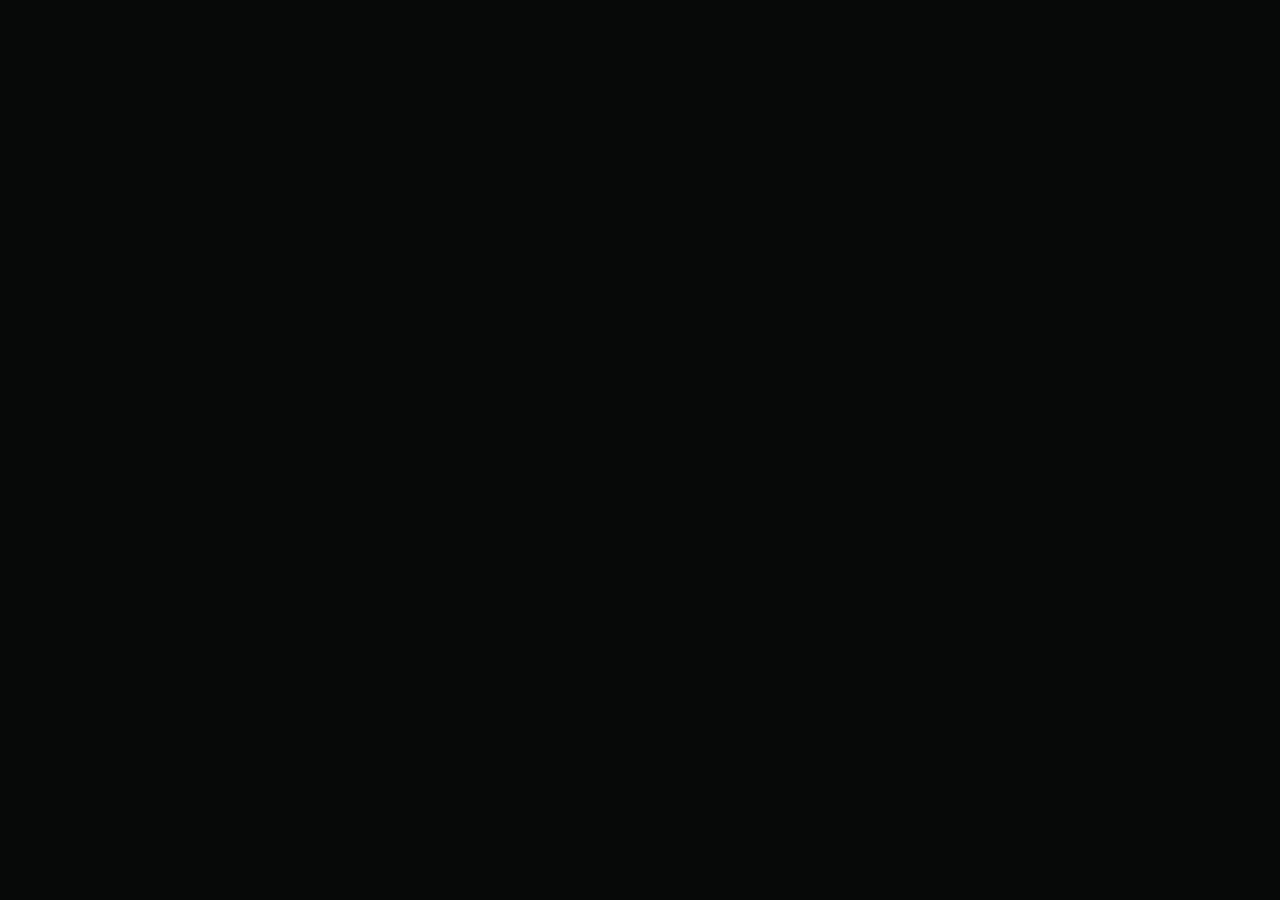
==== commit 84fd9840: "首次发布 首次发布" ====
--- a/index.html
+++ b/index.html
@@ -1,8 +1,2 @@
-<!DOCTYPE html>
-<!-- saved from url=(0065)https://ruichen-robotics-portfolio.artful-duck-8851.chatgpt.site/ -->
-<html lang="zh-CN" data-immersive-translate-page-theme="dark"><head><meta http-equiv="Content-Type" content="text/html; charset=UTF-8"><meta name="viewport" content="width=device-width, initial-scale=1"><link rel="preload" as="image" href="./张瑞宸｜机器人机械研发作品集_files/soft-robot-overview.png"><link rel="preload" as="image" href="./张瑞宸｜机器人机械研发作品集_files/profile-lab.png"><link rel="preload" as="image" href="./张瑞宸｜机器人机械研发作品集_files/fabrication-01-pla-plate.png"><link rel="preload" as="image" href="./张瑞宸｜机器人机械研发作品集_files/fabrication-02-pva-mold.png"><link rel="preload" as="image" href="./张瑞宸｜机器人机械研发作品集_files/fabrication-03-mix.png"><link rel="preload" as="image" href="./张瑞宸｜机器人机械研发作品集_files/fabrication-04-cast.png"><link rel="preload" as="image" href="./张瑞宸｜机器人机械研发作品集_files/fabrication-05-bond.png"><link rel="preload" as="image" href="./张瑞宸｜机器人机械研发作品集_files/fabrication-06-demolded-robot.png"><link rel="preload" as="image" href="./张瑞宸｜机器人机械研发作品集_files/soft-system.png"><link rel="preload" as="image" href="./张瑞宸｜机器人机械研发作品集_files/auv-cad.jpeg"><link rel="stylesheet" href="./张瑞宸｜机器人机械研发作品集_files/index-DvbDaayd.css" data-rsc-css-href="/assets/index-DvbDaayd.css" data-precedence="vite-rsc/importer-resources"><link rel="modulepreload" href="https://ruichen-robotics-portfolio.artful-duck-8851.chatgpt.site/assets/layout-segment-context-C-SIoTLU.js" crossorigin=""><link rel="modulepreload" href="https://ruichen-robotics-portfolio.artful-duck-8851.chatgpt.site/assets/rolldown-runtime-S-ySWqyJ.js" crossorigin=""><link rel="modulepreload" href="https://ruichen-robotics-portfolio.artful-duck-8851.chatgpt.site/assets/index-Du7ypoB5.js" crossorigin=""><link rel="modulepreload" href="https://ruichen-robotics-portfolio.artful-duck-8851.chatgpt.site/assets/framework-CXnKph_e.js" crossorigin=""><link rel="modulepreload" href="https://ruichen-robotics-portfolio.artful-duck-8851.chatgpt.site/assets/page-DATVWk_J.js" crossorigin=""><link rel="preload" as="image" href="./张瑞宸｜机器人机械研发作品集_files/auv-cfd.png"><link rel="preload" as="image" href="./张瑞宸｜机器人机械研发作品集_files/auv-patrol-framed.gif"><link rel="preload" as="image" href="./张瑞宸｜机器人机械研发作品集_files/spindle-transmission.png"><link rel="preload" as="image" href="./张瑞宸｜机器人机械研发作品集_files/spindle-topology-upper.png"><link rel="preload" as="image" href="./张瑞宸｜机器人机械研发作品集_files/flood-barrier.png"><title>张瑞宸｜机器人机械研发作品集</title><meta name="description" content="张瑞宸的机器人机械研发作品集：软体机器人、水下机器人、机构设计、有限元仿真、快速制造与系统集成。"><meta property="og:title" content="张瑞宸｜机器人机械研发作品集"><meta property="og:description" content="从结构设计到原型验证：机器人机械研发与工程实践作品集。"><meta property="og:url" content="https://ruichen-robotics-portfolio.artful-duck-8851.chatgpt.site"><meta property="og:type" content="website"><meta property="og:locale" content="zh_CN"><meta property="og:image" content="https://ruichen-robotics-portfolio.artful-duck-8851.chatgpt.site/og.png"><meta property="og:image:width" content="1736"><meta property="og:image:height" content="906"><meta property="og:image:alt" content="张瑞宸机器人机械研发作品集"><meta name="twitter:card" content="summary_large_image"><meta name="twitter:title" content="张瑞宸｜机器人机械研发作品集"><meta name="twitter:description" content="机器人机械研发与工程实践作品集。"><meta name="twitter:image" content="https://ruichen-robotics-portfolio.artful-duck-8851.chatgpt.site/og.png"><link rel="shortcut icon" href="https://ruichen-robotics-portfolio.artful-duck-8851.chatgpt.site/favicon.png"><link rel="icon" href="https://ruichen-robotics-portfolio.artful-duck-8851.chatgpt.site/favicon.png"><script>self.__VINEXT_RSC_PARAMS__={}</script><script>self.__VINEXT_RSC_NAV__={"pathname":"/","searchParams":[]}</script><link rel="modulepreload" href="https://ruichen-robotics-portfolio.artful-duck-8851.chatgpt.site/assets/index-Du7ypoB5.js">
-</head><body><main class="portfolio"><div class="scroll-progress" aria-hidden="true"><span style="transform:scaleX(0)"></span></div><header class="topbar"><a class="brand" href="https://ruichen-robotics-portfolio.artful-duck-8851.chatgpt.site/#cover" aria-label="返回作品集封面"><span>ZR</span><strong>张瑞宸</strong></a><nav aria-label="作品集章节导航"><a class="active" href="https://ruichen-robotics-portfolio.artful-duck-8851.chatgpt.site/#profile"><span>01</span>自我介绍</a><a class="" href="https://ruichen-robotics-portfolio.artful-duck-8851.chatgpt.site/#research"><span>02</span>科研成果</a><a class="" href="https://ruichen-robotics-portfolio.artful-duck-8851.chatgpt.site/#selected"><span>03</span>代表项目</a><a class="" href="https://ruichen-robotics-portfolio.artful-duck-8851.chatgpt.site/#experience"><span>04</span>实习经历</a></nav><a class="contact-pill" href="mailto:Zhangruichen12048@163.com">联系我 <span>↗</span></a></header><section class="cover" id="cover"><div class="cover-grid"><div class="cover-copy"><div class="cover-meta"><span>PERSONAL PORTFOLIO</span><span>AUTUMN RECRUITMENT · 2027</span></div><p class="cover-name">01 / ROBOTICS &amp; MECHANICAL DESIGN</p><h1><span class="cover-title-cn">机器人机械研发</span><em class="cover-title-en">PORTFOLIO</em></h1><div class="cover-person"><strong>张瑞宸</strong><span>RUICHEN ZHANG</span></div><p class="cover-intro">面向人形 / 具身机器人、工业机器人与机电一体化研发岗位。 从结构设计、仿真到原型实验，关注可制造性、可靠性与系统闭环。</p><div class="cover-credentials" aria-label="教育背景与求职信息"><span>NTU · MECHANICAL ENGINEERING</span><span>ROBOTICS R&amp;D / MECHANICAL DESIGN</span><span>SINGAPORE · CHINA</span></div><div class="cover-actions"><a href="https://ruichen-robotics-portfolio.artful-duck-8851.chatgpt.site/#profile">从自我介绍开始 <span>↓</span></a><a href="mailto:Zhangruichen12048@163.com">Zhangruichen12048@163.com</a></div></div><div class="cover-preview" aria-live="polite"><div class="preview-frame"><img class="contain" src="./张瑞宸｜机器人机械研发作品集_files/soft-robot-overview.png" alt="自感知软体连续机器人"><div class="preview-overlay"><span>RESEARCH · 2026</span><strong>自感知软体连续机器人</strong></div><span class="preview-corner">SELECTED / <!-- -->01</span></div></div></div><div class="cover-index" aria-label="封面精选项目索引"><span class="index-label">SELECTED INDEX</span><button class="active" type="button"><span>01</span><strong>自感知软体连续机器人</strong><small>RESEARCH · 2026</small></button><button class="" type="button"><span>02</span><strong>海之眼水下监测机器人</strong><small>ROBOTICS · 2023</small></button><button class="" type="button"><span>03</span><strong>组合机床专用铣头箱</strong><small>MECHANICAL · 2024</small></button></div></section><section class="profile-section section-shell" id="profile"><header class="chapter-header reveal chapter-header-compact chapter-header-no-summary"><div class="chapter-code"><span>01</span><small>PROFILE / EXPERIENCE</small></div><div class="chapter-title-stack"><h2>个人概览与专业定位</h2></div></header><div class="profile-layout reveal"><figure class="portrait"><img src="./张瑞宸｜机器人机械研发作品集_files/profile-lab.png" alt="张瑞宸在实验室调试机器人实验装置"><figcaption><span>RUICHEN ZHANG</span><span>ROBOTICS LAB / 实验现场</span></figcaption></figure><div class="profile-story"><div class="profile-lead"><span>求职方向</span><p>机器人机械研发｜结构设计｜仿真验证｜机电系统集成</p></div><div class="profile-body" aria-label="个人背景与研发方向"><div><span><i aria-hidden="true">›</i>基础背景</span><p>正在南洋理工大学攻读 <strong>机械工程硕士</strong>。</p></div><div><span><i aria-hidden="true">›</i>科研方向</span><p>将 <strong>柔性材料、嵌入式感知</strong> 与 <strong>机器学习</strong> 带进机器人研发。</p></div><div><span><i aria-hidden="true">›</i>设计理念</span><p>充分了解<strong>用户需求</strong>，在<strong>安全的设计底线</strong>框架中，以<strong>技术理论与实践</strong>为核心，在一条<strong>可持续且可靠的产业链</strong>中设计出<strong>功能优先且经济高效</strong>的产品或系统。</p></div></div><div class="profile-facts"><div><span>LOCATION</span><strong>Singapore / China</strong></div><div><span>LANGUAGE</span><strong>IELTS 7.0</strong></div><div><span>FOCUS</span><strong>Design → Test</strong></div></div></div><div class="education-stack"><article><span>2025.08—2027.07</span><small>MASTER / NTU</small><h3>南洋理工大学</h3><p>机械工程 · 工学硕士</p><strong>GPA 3.83 / 5.00</strong></article><article><span>2020.09—2024.07</span><small>BACHELOR / NCWU</small><h3>华北水利水电大学</h3><p>机械设计制造及其自动化 · 工学学士</p><strong>GPA 89.15 / 100</strong></article></div></div><div class="profile-strip reveal"><div><strong>1</strong><span>篇 JCR 一区 Robots 方向 paper</span></div><div><strong>3</strong><span>段一线制造 / 维修 / 研发经历</span></div><div><strong>10+</strong><span>研究项目</span></div><div><strong>20＋</strong><span>荣誉奖项</span></div></div></section><section class="research-section" id="research"><div class="section-shell"><header class="chapter-header reveal chapter-header-compact chapter-header-no-summary"><div class="chapter-code"><span>02</span><small>FLAGSHIP RESEARCH / TWO-PART STUDY</small></div><div class="chapter-title-stack"><h2>科研方向与成果</h2></div></header><article class="research-chapter structure-chapter reveal"><header class="research-part-head"><div class="part-index"><span>PART 01</span><strong>结构篇</strong></div><div class="part-title"><span class="project-tag">PAPER · NPJ FLEXIBLE ELECTRONICS · 2026</span><h3>结构即传感器：3D 打印自感知软体连续机器人</h3></div><div class="part-abstract"><span>个人证据</span><strong>论文项目主要负责人</strong><p>完成 PVA 浇筑与 PLA 连接结构的设计、CPC 材料配比，并主导采用 Conformer + Cosserat 的神经网络数学模型进行机器学习，以捕捉弯曲抓取动作。</p></div></header><div class="fabrication-evidence" aria-label="软体机器人制备过程证据"><div class="fabrication-process"><div class="fabrication-evidence-head"><span>PROCESS EVIDENCE / 01—06</span><p>从连接模具到节段装配：<br>六张现场记录对应制备链中的关键节点。</p></div><div class="fabrication-gallery"><figure class="fabrication-card"><img class="is-cover" src="./张瑞宸｜机器人机械研发作品集_files/fabrication-01-pla-plate.png" alt="PLA 连接模具平面件"><figcaption><span>01</span><strong>连接模具</strong></figcaption></figure><figure class="fabrication-card"><img class="is-cover" src="./张瑞宸｜机器人机械研发作品集_files/fabrication-02-pva-mold.png" alt="PVA 溶解模具"><figcaption><span>02</span><strong>可溶模具</strong></figcaption></figure><figure class="fabrication-card"><img class="is-cover" src="./张瑞宸｜机器人机械研发作品集_files/fabrication-03-mix.png" alt="CPC 导电复合材料混合过程"><figcaption><span>03</span><strong>材料混合</strong></figcaption></figure><figure class="fabrication-card"><img class="is-cover" src="./张瑞宸｜机器人机械研发作品集_files/fabrication-04-cast.png" alt="向模具中浇筑材料"><figcaption><span>04</span><strong>材料浇筑</strong></figcaption></figure><figure class="fabrication-card"><img class="is-cover" src="./张瑞宸｜机器人机械研发作品集_files/fabrication-05-bond.png" alt="软体机器人单节成型"><figcaption><span>05</span><strong>单节成型</strong></figcaption></figure><figure class="fabrication-card"><img class="is-cover" src="./张瑞宸｜机器人机械研发作品集_files/fabrication-06-demolded-robot.png" alt="软体机器人节段溶解后的状态"><figcaption><span>06</span><strong>节段溶解</strong></figcaption></figure></div></div><div class="fabrication-motion"><div class="fabrication-motion-head"><span>UNSUPPORTED DEFORMATION</span><h4>无支撑单节形变演示</h4><p>悬停播放：<br>观察单节机器人在无外部支撑条件下的连续形变。</p></div><div class="hover-video " tabindex="0" aria-label="无支撑单节机器人形变演示，鼠标悬停或键盘聚焦时播放"><video muted="" loop="" playsinline="" preload="metadata" poster="/portfolio/fabrication-06-demolded-robot.png"><source src="/portfolio/soft-robot-single-segment.mp4" type="video/mp4"></video><div class="video-status"><span class="status-dot"></span>HOVER TO PLAY / 悬停播放</div><span class="video-label">无支撑单节机器人形变演示</span></div></div><div class="fabrication-outcome"><div class="fabrication-outcome-copy"><span>OUTCOME / SELF-SENSING SEGMENT</span><h4>将溶解的单节柔性机器人装配成连续机器人。</h4><p>通过 PVA 牺牲模、CPC 导电复合材料与端部连接件的连续装配，得到兼具柔顺变形与电阻感知能力的软体连续机器人结构。</p><dl><div><dt>ROLE</dt><dd>结构设计 · 材料配比 · 制备验证</dd></div><div><dt>OUTPUT</dt><dd>自感知软体机器人节段</dd></div></dl></div><div class="hover-video " tabindex="0" aria-label="FINAL ROBOT / 成品视频，鼠标悬停或键盘聚焦时播放"><video muted="" loop="" playsinline="" preload="metadata" poster="/portfolio/soft-robot-hand.png"><source src="/portfolio/soft-robot-final.mp4" type="video/mp4"></video><div class="video-status"><span class="status-dot"></span>HOVER TO PLAY / 悬停播放</div><span class="video-label">FINAL ROBOT / 成品视频</span></div></div></div><div class="fabrication-flow"><header><span>FABRICATION FLOW</span><p>可重复制备路线</p></header><article><span>01</span><h4>打印牺牲模具</h4><p>PVA 模具定义 Yoshimura 折纸启发的圆柱晶格。</p></article><article><span>02</span><h4>构建电极界面</h4><p>铜网嵌入上下端环，形成稳定低阻接触。</p></article><article><span>03</span><h4>浇注导电复合材料</h4><p>33 wt% 石墨 / PDMS 在导电性与柔顺性间折中。</p></article><article><span>04</span><h4>溶模 / 串联组装</h4><p>四个 30 mm 节段构成约 120 mm 连续体，三根腱驱动。</p></article></div></article><article class="research-chapter learning-chapter reveal"><header class="research-part-head"><div class="part-index"><span>PART 02</span><strong>机器学习篇</strong></div><div class="part-title"><span class="project-tag">FROM RESISTANCE TO ROBOT STATE</span><h3>让机器人知道自己是什么形状，也能判断抓住了什么。</h3></div><div class="part-abstract"><span>核心方法</span><strong>Conformer + Cosserat</strong><p>从传感时序到末端预测，再到完整形状重建与抓取分类。</p></div></header><div class="learning-switcher"><aside class="learning-controls"><div class="learning-controls-intro"><span class="project-tag">INTERACTIVE EVIDENCE</span><h4>从信号输入，到机器人状态。</h4></div><div class="learning-tabs" role="tablist" aria-label="机器学习研究证据"><button id="learning-tab-01" role="tab" type="button" aria-selected="true" aria-controls="learning-evidence-panel" class="active"><span>01</span><span><small>HARDWARE SUPPORT</small><strong>系统架构</strong></span><i aria-hidden="true">↗</i></button><button id="learning-tab-02" role="tab" type="button" aria-selected="false" aria-controls="learning-evidence-panel" class=""><span>02</span><span><small>SHAPE RECONSTRUCTION</small><strong>形状重建</strong></span><i aria-hidden="true">↗</i></button><button id="learning-tab-03" role="tab" type="button" aria-selected="false" aria-controls="learning-evidence-panel" class=""><span>03</span><span><small>GRASP CLASSIFICATION</small><strong>抓取分类</strong></span><i aria-hidden="true">↗</i></button></div><div class="learning-controls-foot" aria-hidden="true"><span>CLICK TO EXPLORE</span><strong>0<!-- -->1<!-- --> / 03</strong></div></aside><figure class="learning-stage" id="learning-evidence-panel" role="tabpanel" aria-live="polite" aria-labelledby="learning-tab-01"><div class="learning-image-shell"><img src="./张瑞宸｜机器人机械研发作品集_files/soft-system.png" alt="软体连续机器人六通道感知与驱动系统架构"><span class="learning-image-index" aria-hidden="true">VIEW / <!-- -->01</span></div><figcaption><div><small>HARDWARE SUPPORT</small><strong>系统架构</strong></div><p>六通道电阻时序与三路绳驱输入同步采集，为状态预测提供观测与驱动条件。</p></figcaption></figure></div><div class="learning-pipeline" aria-label="机器学习推理链路"><header><span>MODEL PIPELINE</span><p>从信号到状态</p></header><article><span>01</span><h4>INPUT</h4><p>六通道电阻窗口 + 三路绳驱输入</p></article><article><span>02</span><h4>LOCAL FEATURE</h4><p>多尺度时间卷积提取局部动态</p></article><article><span>03</span><h4>GLOBAL FEATURE</h4><p>多模态融合 + Transformer Encoder</p></article><article><span>04</span><h4>OUTPUT</h4><p>末端 / 驱动预测 + Cosserat 完整形状</p></article></div><div class="result-metrics"><article><small>END-EFFECTOR</small><strong>6.3 <span>mm</span></strong><p>末端位置 RMSE</p></article><article><small>MEAN ERROR</small><strong>3.8 <span>mm</span></strong><p>平均位置误差</p></article><article><small>OBJECT CLASS</small><strong>85 <span>%</span></strong><p>四类抓取对象准确率</p></article><article><small>INFERENCE</small><strong>≈50 <span>Hz</span></strong><p>近实时形状估计更新</p></article></div></article></div></section><section class="selected-section section-shell" id="selected"><header class="chapter-header reveal chapter-header-compact chapter-header-no-summary"><div class="chapter-code"><span>03</span><small>SELECTED PROJECTS</small></div><div class="chapter-title-stack"><h2>主要项目与经历</h2></div></header><article class="selected-case auv-case reveal" id="project-auv"><div class="selected-heading"><div><span class="project-tag cyan">UNDERWATER ROBOTICS · 2022—2023</span><h3>海之眼｜水下组网监测机器人</h3></div><div class="selected-role"><span>个人职责</span><strong>生产负责人 / 核心成员</strong><p>生产规划、预算与供应协调、加工质量与结构实现。</p></div></div><div class="auv-visual"><figure class="auv-cad"><img src="./张瑞宸｜机器人机械研发作品集_files/auv-cad.jpeg" alt="海之眼水下监测机器人 CAD 模型"><figcaption>CAD / 水滴型外壳 · 三推进器布局</figcaption></figure><figure class="auv-cfd"><img src="./张瑞宸｜机器人机械研发作品集_files/auv-cfd.png" alt="海之眼水下机器人流场仿真"><figcaption>CFD / 原始材料记录 68 轮迭代</figcaption></figure><div class="auv-sequence"><div><span>01</span><strong>水下感知</strong><small>视觉 / 声呐 / TDS / 浊度</small></div><div><span>02</span><strong>边缘决策</strong><small>K210 + CNN / MPU9250 + PID</small></div><div><span>03</span><strong>水面组网</strong><small>LoRa 浮标网络</small></div><div><span>04</span><strong>云端协同</strong><small>多机任务与数据管理</small></div></div></div><div class="auv-validation"><div class="pool-strip"><img src="./张瑞宸｜机器人机械研发作品集_files/auv-patrol-framed.gif" alt="水下机器人自主巡游动图"></div><div class="validation-copy"><span>PHYSICAL VALIDATION</span><h4>泳池环境完成连续运动与转向演示</h4><div><p><strong>96%</strong> 目标识别准确率</p><p><strong>2—5 m/s</strong> 原始材料中的设计航速指标</p><p><strong>省级一等奖</strong> “互联网+”团队成果</p></div></div></div></article><article class="selected-case spindle-case reveal" id="project-spindle"><div class="selected-heading"><div><span class="project-tag">COMBINATION MACHINE TOOL · INDEPENDENT DESIGN · 2024</span><h3>气缸体铣油槽｜专用铣头箱</h3></div><div class="selected-role"><span>个人职责</span><strong>独立毕业设计</strong><p>从切削工况反推功率与传动比，完成齿轮 / 六轴 / 箱体设计、总装、二维图纸、静力学分析与结构优化。</p></div></div><div class="spindle-brief" aria-label="铣头箱关键设计参数"><div><strong>11 kW</strong><span>Y2-160L-6 B5 电机</span></div><div><strong>970 r/min</strong><span>电机满载转速</span></div><div><strong>6.4</strong><span>两级齿轮总传动比</span></div><div><strong>150 r/min</strong><span>输出主轴转速</span></div></div><div class="spindle-workflow"><div class="spindle-workflow-head"><span>MODELING ROUTE / 建模路线</span><h4>模型的陈列与设计逻辑的逐层递进。</h4></div><div class="spindle-workflow-tabs" role="tablist" aria-label="铣头箱建模阶段"><button role="tab" aria-selected="true" aria-controls="spindle-stage-panel" class="active"><span>01</span><strong>设计输入</strong></button><button role="tab" aria-selected="false" aria-controls="spindle-stage-panel" class=""><span>02</span><strong>轴系建模</strong></button><button role="tab" aria-selected="false" aria-controls="spindle-stage-panel" class=""><span>03</span><strong>箱体建模</strong></button><button role="tab" aria-selected="false" aria-controls="spindle-stage-panel" class=""><span>04</span><strong>总体装配</strong></button><button role="tab" aria-selected="false" aria-controls="spindle-stage-panel" class=""><span>05</span><strong>载荷映射</strong></button></div><div class="spindle-workflow-stage" id="spindle-stage-panel" role="tabpanel"><div class="spindle-stage-visual "><figure><img src="./张瑞宸｜机器人机械研发作品集_files/spindle-transmission.png" alt="专用铣头箱两级齿轮传动系统总览"><figcaption>TRANSMISSION SYSTEM / 两级传动方案</figcaption></figure></div><article class="spindle-stage-copy"><span>DESIGN INPUT<!-- --> / <!-- -->01</span><h4>由“三图一卡”确定传动方案，建立理论基础。</h4><p>设计从气缸体油槽铣削任务出发，依次计算切削力、切削功率和电机功率；选定 11 kW、970 r/min 的 Y2-160L-6 B5 电机后，以展开式两级圆柱齿轮传动将主轴转速降至 150 r/min。</p><ol><li><span>01</span>切削力 → 切削功率 → 电机功率</li><li><span>02</span>总传动比 6.4</li><li><span>03</span>两级减速并提高输出转矩</li></ol><div class="spindle-stage-output"><span>OUTPUT / 本阶段输出</span><strong>确定电机、总传动比与齿轮传动路径</strong></div></article></div></div><aside class="simulation-scope"><span>ANALYSIS BOUNDARY / 仿真边界</span><strong>本轮箱体静力学模型仅计入六根轴传递的径向载荷。</strong><p>轴向力、圆周力与螺栓预紧未纳入该轮模型；作品集明确呈现边界，避免把有限工况外推成完整强度结论。</p></aside><div class="optimization"><div class="optimization-head"><div><span class="project-tag">50 ITERATIONS / TOPOLOGY GUIDANCE</span><h4>拓扑优化——50次迭代</h4><p>拓扑结果用于识别低载荷区域，再结合加工、装配与轴承支撑约束调整尺寸；<br>修改三维模型后重新求解，用同一组指标核对优化是否成立。</p></div><div class="box-toggle" role="group" aria-label="选择箱体对比数据"><button class="active">上箱体</button><button class="">下箱体</button></div></div><div class="optimization-layout"><figure class="optimization-figure"><img src="./张瑞宸｜机器人机械研发作品集_files/spindle-topology-upper.png" alt="UPPER HOUSING / 上箱体 拓扑优化结果"><figcaption>UPPER HOUSING / 上箱体</figcaption><p>支撑轴位置 +0.05 mm · 四面箱壁 −0.05 mm</p></figure><div class="metric-table"><div class="metric-row metric-labels"><span>METRIC</span><span>BEFORE</span><span>AFTER</span><span>CHANGE</span></div><div class="metric-row"><strong>最大等效应力</strong><span>1.8802<!-- --> <small>MPa</small></span><span>1.8539<!-- --> <small>MPa</small></span><em>−<!-- -->1.40<!-- -->%</em></div><div class="metric-row"><strong>最大等效应变</strong><span>9.4550<!-- --> <small>×10⁻⁶</small></span><span>9.3264<!-- --> <small>×10⁻⁶</small></span><em>−<!-- -->1.36<!-- -->%</em></div><div class="metric-row"><strong>最大总变形</strong><span>1.4554<!-- --> <small>×10⁻³ mm</small></span><span>1.4275<!-- --> <small>×10⁻³ mm</small></span><em>−<!-- -->1.92<!-- -->%</em></div></div></div></div></article></section><section class="archive-section" id="archive"><div class="section-shell"><header class="chapter-header reveal chapter-header-compact chapter-header-no-summary"><div class="chapter-code"><span></span><small>PROJECT ARCHIVE</small></div><div class="chapter-title-stack"><h2>三种机器人场景，验证控制、仿真与执行</h2></div></header><div class="archive-browser reveal"><div class="archive-index" role="tablist" aria-label="机器人项目归档"><button role="tab" aria-selected="true" class="active"><span>01</span><strong>Webots 协作机械臂抓取仿真</strong><small>课程设计团队成员 · SIMULATION</small><i>↗</i></button><button role="tab" aria-selected="false" class=""><span>02</span><strong>湖面垃圾清理机器人</strong><small>本科阶段团队项目档案 · WATER ROBOTICS</small><i>↗</i></button><button role="tab" aria-selected="false" class=""><span>03</span><strong>无线遥控消防机器人</strong><small>本科阶段团队项目档案 · EMBEDDED CONTROL</small><i>↗</i></button></div><article class="archive-detail archive-detail--simulation"><div class="hover-video " tabindex="0" aria-label="Webots 协作机械臂抓取仿真 演示视频，鼠标悬停或键盘聚焦时播放"><video muted="" loop="" playsinline="" preload="metadata" poster="/portfolio/webots.png"><source src="/portfolio/webots-grasp-demo.mp4" type="video/mp4"></video><div class="video-status"><span class="status-dot"></span>HOVER TO PLAY / 悬停播放</div><span class="video-label">Webots 协作机械臂抓取仿真 演示视频</span></div><div class="archive-copy"><span class="project-tag">01<!-- --> / ROBOTICS ARCHIVE</span><h3>Webots 协作机械臂抓取仿真</h3><p class="archive-problem">搭建传送带工位，识别三维物块位置并完成抓取、搬运与复位。</p><div class="tech-tags"><span>Webots</span><span>UR5e 模型</span><span>相机坐标</span><span>逆运动学</span></div><dl><div><dt>验证证据</dt><dd>课程源文件记录了相机、三指夹爪、逆运动学与 12 步状态流程；项目标题虽写 UR10e，内容实际使用 UR5e 模型，新版按源文件更正。</dd></div><div><dt>职责内容</dt><dd>独立完成通过摄像头的动捕功能反解出机械臂按照预定轨迹依次运动、识别物块的位置、准确夹取物块、最后按照预定轨迹将物块放入流水线仿真过程</dd></div></dl></div></article></div><div class="engineering-browser reveal"><header><h3>从安全工况出发的工程原型</h3></header><div class="engineering-tabs" role="tablist" aria-label="工程案例"><button role="tab" aria-selected="true" class="active"><span>01</span><strong>地下车库智能感应阻水装置</strong></button><button role="tab" aria-selected="false" class=""><span>02</span><strong>大型薄壁钢管自平衡运输装置</strong></button><button role="tab" aria-selected="false" class=""><span>03</span><strong>车载道路标识识别装置</strong></button></div><article class="engineering-detail"><figure><img src="./张瑞宸｜机器人机械研发作品集_files/flood-barrier.png" alt="地下车库智能感应阻水装置模型"><figcaption>项目负责人 · 防洪机电系统</figcaption></figure><div><span class="project-tag">项目负责人 · 防洪机电系统</span><h3>地下车库智能感应阻水装置</h3><dl><div><dt>问题</dt><dd>因雨季地下车库积水导致车辆受损。</dd></div><div><dt>机构 / 系统</dt><dd>超声波识别车辆，水位传感触发双级闸门；步进电机与齿轮齿条执行，Arduino 采集、PLC 管理时序。</dd></div><div><dt>验证 / 边界</dt><dd>激光切割、3D 打印与焊接完成缩比样机；并将透水铺装、蓄水过滤和回用纳入整库方案。</dd></div><div class="engineering-responsibility "><dt>职责边界</dt><dd><p>负责采集实际车库数据并根据坡道设计齿轮齿条结构、阻水闸门和双层排水通道及所有零件建模及总体装配</p></dd></div></dl></div></article></div></div></section><section class="experience-section section-shell" id="experience"><header class="chapter-header reveal  chapter-header-no-summary"><div class="chapter-code"><span>04</span><small>FIELD EXPERIENCE / ENGINEERING OVERVIEW</small></div><div class="chapter-title-stack"><h2>实习不只是经历罗列，<br>是机械研发判断的现场起点。</h2></div></header><div class="capability-chain reveal"><article><span>01</span><small>STRUCTURE / ASSEMBLY</small><h3>结构与装配</h3><p>从装配基准、尺寸链到承载优化，把设计落实为可制造、可装配的结构方案。</p><strong>SOLIDWORKS · ANSYS</strong></article><article><span>02</span><small>FAULT DIAGNOSIS</small><h3>失效诊断</h3><p>以现场现象为线索逐段验证，在安全与交付约束下定位根因、恢复性能。</p><strong>TEST · TROUBLESHOOT</strong></article><article><span>03</span><small>PRECISION MACHINING</small><h3>精密制造</h3><p>以 GD&amp;T、装夹基准与量测复核建立尺寸闭环，把图纸要求稳定转化为合格零件。</p><strong>CNC · GD&amp;T · QA</strong></article></div><div class="experience-log reveal"><header><span>FIELD LOG / 03</span><h3>一线工程经历</h3></header><div><article><div class="experience-rail"><span>0<!-- -->1</span><i></i><small>2025.02—06</small></div><div class="experience-company"><small>罐体结构 / 装配优化</small><h4>河北渤海石油装备专用车有限公司</h4><em>助理技术工程师</em></div><div class="experience-evidence"><div class="experience-copy"><p><b>现场约束</b>焊接收缩导致右侧连接板 M20 孔纵向偏移 6.2 mm，影响装配基准。</p><p><b>工程动作</b>以副车架上平面、纵向中心面与前横梁端面建立基准；通过 SolidWorks 尺寸链分析重构定位孔为 22×34 mm 长圆孔，并增设 8 mm 垫板。</p></div><div class="experience-metrics" aria-label="河北渤海石油装备专用车有限公司关键结果"><div><strong>6</strong><span>份分析报告</span></div><div><strong>168→126</strong><span>MPa 最大应力</span></div><div><strong>1.12→0.76</strong><span>mm 最大变形</span></div></div><p class="experience-outcome"><b>结果</b>ANSYS 校核满足 0.6g 制动工况，工艺方案收敛，项目周期缩短 1 个月以上。</p></div></article><article><div class="experience-rail"><span>0<!-- -->2</span><i></i><small>2024.09—2025.01</small></div><div class="experience-company"><small>制动故障诊断 / 安全恢复</small><h4>中国石油昆仑物流 · 华北油田运输分公司</h4><em>车辆维修技术员</em></div><div class="experience-evidence"><div class="experience-copy"><p><b>现场约束</b>1 台危险货物运输车出现滚筒式制动试验制动力不平衡，右轮制动力仅 18.9 / 12.1 kN。</p><p><b>工程动作</b>依次检查摩擦片、制动间隙与缸推杆行程；再通过压力表和高压风枪分段测试供气管路，定位右前制动室入口管路锈蚀堵塞。</p></div><div class="experience-metrics" aria-label="中国石油昆仑物流 · 华北油田运输分公司关键结果"><div><strong>36%→3.7%</strong><span>不平衡率</span></div><div><strong>18.9→18.7</strong><span>kN 左轮恢复</span></div><div><strong>12.1→18.0</strong><span>kN 右轮恢复</span></div></div><p class="experience-outcome"><b>结果</b>更换弯管并疏通气路后，车辆通过安全检测，制动性能恢复至可交付状态。</p></div></article><article><div class="experience-rail"><span>0<!-- -->3</span><i></i><small>2023.06—08</small></div><div class="experience-company"><small>精密加工 / 尺寸闭环</small><h4>中国石油集团渤海装备 · 石油机械厂</h4><em>机械加工技术员</em></div><div class="experience-evidence"><div class="experience-copy"><p><b>现场约束</b>参与数控镗床轴承座孔加工时，轴承内孔 50 mm 与轴承座外圆同轴度要求 ≤0.02 mm，实测误差 0.06 mm。</p><p><b>工程动作</b>按 GD&amp;T 基准统一原则建立“端面—心孔—轴线”工艺基线；采用两顶尖装夹、预留 0.30 mm 磨削余量，并以三分尺与百分表复测跳动。</p></div><div class="experience-metrics" aria-label="中国石油集团渤海装备 · 石油机械厂关键结果"><div><strong>0.06→0.018</strong><span>mm 同轴度</span></div><div><strong>95→68</strong><span>min 单件加工</span></div><div><strong>0.30</strong><span>mm 磨削余量</span></div></div><p class="experience-outcome"><b>结果</b>修研中心孔并调整尾座后，首件一次检验合格，形成可复用的图纸—CAD—设备参数核对流程。</p></div></article></div></div></section><section class="contact-section" id="contact"><div class="contact-meta"><span>END / CONTACT</span><span>AVAILABLE FOR 2027 CAMPUS RECRUITMENT</span></div><div class="contact-main reveal"><p>ROBOTICS MECHANICAL R&amp;D</p><h2>期待把下一台机器人，<br>从结构开始做对。</h2><a href="mailto:Zhangruichen12048@163.com"><span>Zhangruichen12048@163.com</span><i>↗</i></a></div><div class="contact-foot"><span>+86 138 0325 8319</span><span>Singapore / China</span><span>© 2026 RUICHEN ZHANG</span></div></section></main><script id="_R_">import("/assets/index-Du7ypoB5.js")</script><script>(function(){function c(){var b=a.contentDocument||(a.contentWindow&&a.contentWindow.document);if(b){var d=b.createElement('script');d.innerHTML="window.__CF$cv$params={r:'a2a7c22cc9fed042',t:'MTc4NjYyNDUxNA=='};var a=document.createElement('script');a.src='/cdn-cgi/challenge-platform/scripts/jsd/main.js';document.getElementsByTagName('head')[0].appendChild(a);";b.getElementsByTagName('head')[0].appendChild(d)}}if(document.body){var a=document.createElement('iframe');a.height=1;a.width=1;a.style.position='absolute';a.style.top=0;a.style.left=0;a.style.border='none';a.style.visibility='hidden';document.body.appendChild(a);if('loading'!==document.readyState)c();else if(window.addEventListener)document.addEventListener('DOMContentLoaded',c);else{var e=document.onreadystatechange||function(){};document.onreadystatechange=function(b){e(b);'loading'!==document.readyState&&(document.onreadystatechange=e,c())}}}})();</script><iframe height="1" width="1" style="position: absolute; top: 0px; left: 0px; border-width: medium; border-style: none; border-color: currentcolor; border-image: none; visibility: hidden;" src="./张瑞宸｜机器人机械研发作品集_files/saved_resource.html"></iframe><script>self.__VINEXT_RSC_CHUNKS__=self.__VINEXT_RSC_CHUNKS__||[];self.__VINEXT_RSC_CHUNKS__.push("2:I[\"96dd10279f8e\",[],\"Children\",1]\n3:I[\"4fb0b0c7d723\",[],\"LayoutSegmentProvider\",1]\n4:I[\"96dd10279f8e\",[],\"Slot\",1]\n5:I[\"8eaf0d269756\",[],\"RedirectBoundary\",1]\n:HL[\"/assets/index-DvbDaayd.css\",\"style\"]\n")</script><script>self.__VINEXT_RSC_CHUNKS__=self.__VINEXT_RSC_CHUNKS__||[];self.__VINEXT_RSC_CHUNKS__.push("0:{\"__route\":\"route:/\",\"__interceptionContext\":null,\"__layoutIds\":[\"layout:/\"],\"__rootLayout\":\"/\",\"page:/\":\"$L1\",\"layout:/\":[[[[\"$\",\"link\",\"css:/assets/index-DvbDaayd.css\",{\"rel\":\"stylesheet\",\"precedence\":\"vite-rsc/importer-resources\",\"href\":\"/assets/index-DvbDaayd.css\",\"data-rsc-css-href\":\"/assets/index-DvbDaayd.css\"}],\"$undefined\"],[\"$\",\"html\",null,{\"lang\":\"zh-CN\",\"children\":[\"$\",\"body\",null,{\"children\":[\"$\",\"$L2\",null,{}]}]}]],null],\"route:/\":[[[\"$\",\"meta\",null,{\"charSet\":\"utf-8\"}],[[\"$\",\"title\",\"0\",{\"children\":\"张瑞宸｜机器人机械研发作品集\"}],[\"$\",\"meta\",\"1\",{\"name\":\"description\",\"content\":\"张瑞宸的机器人机械研发作品集：软体机器人、水下机器人、机构设计、有限元仿真、快速制造与系统集成。\"}],[\"$\",\"meta\",\"2\",{\"property\":\"og:title\",\"content\":\"张瑞宸｜机器人机械研发作品集\"}],[\"$\",\"meta\",\"3\",{\"property\":\"og:description\",\"content\":\"从结构设计到原型验证：机器人机械研发与工程实践作品集。\"}],[\"$\",\"meta\",\"4\",{\"property\":\"og:url\",\"content\":\"https://ruichen-robotics-portfolio.artful-duck-8851.chatgpt.site\"}],[\"$\",\"meta\",\"5\",{\"property\":\"og:type\",\"content\":\"website\"}],[\"$\",\"meta\",\"6\",{\"property\":\"og:locale\",\"content\":\"zh_CN\"}],[\"$\",\"meta\",\"7\",{\"property\":\"og:image\",\"content\":\"https://ruichen-robotics-portfolio.artful-duck-8851.chatgpt.site/og.png\"}],[\"$\",\"meta\",\"8\",{\"property\":\"og:image:width\",\"content\":\"1736\"}],[\"$\",\"meta\",\"9\",{\"property\":\"og:image:height\",\"content\":\"906\"}],[\"$\",\"meta\",\"10\",{\"property\":\"og:image:alt\",\"content\":\"张瑞宸机器人机械研发作品集\"}],[\"$\",\"meta\",\"11\",{\"name\":\"twitter:card\",\"content\":\"summary_large_image\"}],[\"$\",\"meta\",\"12\",{\"name\":\"twitter:title\",\"content\":\"张瑞宸｜机器人机械研发作品集\"}],[\"$\",\"meta\",\"13\",{\"name\":\"twitter:description\",\"content\":\"机器人机械研发与工程实践作品集。\"}],[\"$\",\"meta\",\"14\",{\"name\":\"twitter:image\",\"content\":\"https://ruichen-robotics-portfolio.artful-duck-8851.chatgpt.site/og.png\"}],[\"$\",\"link\",\"15\",{\"rel\":\"shortcut icon\",\"href\":\"https://ruichen-robotics-portfolio.artful-duck-8851.chatgpt.site/favicon.png\"}],[\"$\",\"link\",\"16\",{\"rel\":\"icon\",\"href\":\"https://ruichen-robotics-portfolio.artful-duck-8851.chatgpt.site/favicon.png\"}]],[[\"$\",\"meta\",\"0\",{\"name\":\"viewport\",\"content\":\"width=device-width, initial-scale=1\"}]]],[\"$\",\"$L3\",null,{\"segmentMap\":{\"children\":[]},\"children\":[\"$\",\"$L4\",null,{\"id\":\"layout:/\",\"parallelSlots\":\"$undefined\",\"children\":[\"$\",\"$L5\",null,{\"children\":[\"$\",\"$L3\",null,{\"segmentMap\":{\"children\":[]},\"children\":[\"$\",\"$L4\",null,{\"id\":\"page:/\"}]}]}]}]}]],\"__layoutFlags\":{\"layout:/\":\"s\"},\"__artifactCompatibility\":{\"schemaVersion\":1,\"graphVersion\":\"app-route-graph:4uhn5s1wvoptc\",\"deploymentVersion\":\"3643de21-0206-40c1-8df1-848b45e151d0\",\"appElementsSchemaVersion\":1,\"rscPayloadSchemaVersion\":1,\"rootBoundaryId\":\"/\",\"renderEpoch\":null}}\n6:I[\"6efdf509a785\",[],\"default\",1]\n1:[\"$\",\"$L6\",null,{\"params\":\"$@7\",\"searchParams\":\"$@8\"}]\n7:{}\n8:{}\n")</script><script>self.__VINEXT_RSC_DONE__=true</script><div class="resume-button-container" style="position: fixed; z-index: 1000001; display: flex; flex-direction: column; align-items: flex-end; gap: 16px; cursor: move; user-select: none; left: auto; top: auto;"><div class="undefined" title="显示简历助手" style="cursor: pointer; width: 48px; height: 48px; border-radius: 50%; background: rgb(33, 150, 243); display: flex; align-items: center; justify-content: center; box-shadow: rgba(0, 0, 0, 0.3) 0px 2px 8px; transition: 0.2s;">
-      <img src="chrome-extension://gdienghdemhbpjbeaconjkjimmapijdf/icons/plugin_icon.png" width="28" height="28" alt="简历助手" onerror="this.style.display=&#39;none&#39;; this.parentNode.innerHTML=&#39;📄&#39;; 
-                    this.parentNode.style.fontSize=&#39;24px&#39;; this.parentNode.style.display=&#39;flex&#39;; 
-                    this.parentNode.style.alignItems=&#39;center&#39;; this.parentNode.style.justifyContent=&#39;center&#39;;">
-    </div></div></body><div id="immersive-translate-popup" style="all: initial"><template shadowrootmode="open"><div id="mount" style="display: block;"><div class="imt-fb-container right imt-notranslate  " data-theme="dark" style="z-index: 2147483637; pointer-events: none; right: 0px; top: 409px; display: flex;"><div class="btn-animate" style="transform: translateX(-5px); opacity: 0; pointer-events: none; filter: blur(1px); transition: opacity 110ms cubic-bezier(0.4, 0, 1, 1), filter 110ms cubic-bezier(0.4, 0, 1, 1); will-change: opacity, filter;"><div class="imt-fb-btn imt-fb-more-button imt-fb-side" style="pointer-events: none;"><div class=" btn-animate" style="position: relative; pointer-events: none; display: inline-block;"><div><svg class="imt-fb-icon" xmlns="http://www.w3.org/2000/svg" width="24" height="24" viewBox="0 0 24 24" fill="none"><path d="M9.65332 13.3477C10.4097 13.4245 11 14.0632 11 14.8398V18.8398L10.9922 18.9932C10.9205 19.6992 10.3593 20.2604 9.65332 20.332L9.5 20.3398H5.5C4.72334 20.3398 4.08461 19.7496 4.00781 18.9932L4 18.8398V14.8398C4 14.0114 4.67157 13.3398 5.5 13.3398H9.5L9.65332 13.3477ZM18.6533 13.3477C19.4097 13.4245 20 14.0632 20 14.8398V18.8398L19.9922 18.9932C19.9205 19.6992 19.3593 20.2604 18.6533 20.332L18.5 20.3398H14.5C13.7233 20.3398 13.0846 19.7496 13.0078 18.9932L13 18.8398V14.8398C13 14.0114 13.6716 13.3398 14.5 13.3398H18.5L18.6533 13.3477ZM5.5 14.3398C5.22386 14.3398 5 14.5637 5 14.8398V18.8398C5 19.116 5.22386 19.3398 5.5 19.3398H9.5C9.77614 19.3398 10 19.116 10 18.8398V14.8398C10 14.5637 9.77614 14.3398 9.5 14.3398H5.5ZM14.5 14.3398C14.2239 14.3398 14 14.5637 14 14.8398V18.8398C14 19.116 14.2239 19.3398 14.5 19.3398H18.5C18.7761 19.3398 19 19.116 19 18.8398V14.8398C19 14.5637 18.7761 14.3398 18.5 14.3398H14.5ZM9.65332 4.34766C10.4097 4.42445 11 5.06318 11 5.83984V9.83984L10.9922 9.99316C10.9205 10.6992 10.3593 11.2604 9.65332 11.332L9.5 11.3398H5.5C4.72334 11.3398 4.08461 10.7496 4.00781 9.99316L4 9.83984V5.83984C4 5.01142 4.67157 4.33984 5.5 4.33984H9.5L9.65332 4.34766ZM16.1484 3.18848C16.2521 2.83834 16.7479 2.83834 16.8516 3.18848L17.3281 4.79785C17.5079 5.40507 17.9648 5.89104 18.5596 6.1084L20.0576 6.65625C20.3786 6.77361 20.3785 7.22732 20.0576 7.34473L18.5596 7.89258C17.9648 8.10991 17.5079 8.59598 17.3281 9.20312L16.8516 10.8125C16.7479 11.1626 16.2521 11.1626 16.1484 10.8125L15.6719 9.20312C15.4921 8.59598 15.0352 8.10991 14.4404 7.89258L12.9424 7.34473C12.6215 7.22732 12.6214 6.77361 12.9424 6.65625L14.4404 6.1084C15.0352 5.89104 15.4921 5.40507 15.6719 4.79785L16.1484 3.18848ZM5.5 5.33984C5.22386 5.33984 5 5.5637 5 5.83984V9.83984C5 10.116 5.22386 10.3398 5.5 10.3398H9.5C9.77614 10.3398 10 10.116 10 9.83984V5.83984C10 5.5637 9.77614 5.33984 9.5 5.33984H5.5Z" fill="#ED6D8F"></path></svg></div></div></div></div><div hidden="" class="imt-no-events " id="manga-button" style="position: relative;"><div class=" " style="position: relative; pointer-events: all; display: inline-block;"><div><div class="imt-manga-button btn-animate" style="opacity: 0.5; transform: translateX(2px);"><div style="position: relative;"><svg xmlns="http://www.w3.org/2000/svg" width="32" height="32" viewBox="0 0 32 32" fill="none" style="vertical-align: middle;"><path d="M14.8853 4.92364C14.8853 4.92364 16.3905 10.4362 22.6668 4C22.6668 4 20.3381 10.8907 25.3364 10.0843C25.3364 10.0843 22.0563 15.6994 29 18.0599C29 18.0599 22.9934 19.306 21.1617 28C21.1617 28 17.7679 24.54 14.8853 27.3549C14.8853 27.3549 13.3233 23.5724 7.33097 26.27C7.33097 26.27 10.1141 20.6549 4.83179 21.0507C4.83179 21.0507 7.16057 18.8955 3 15.9047C3 15.9047 7.50137 16.1833 6.33697 11.7117C6.33697 11.7117 10.0005 12.3421 8.66576 6.82957C8.65156 6.81491 12.4855 9.80574 14.8853 4.92364Z" fill="#ED6D8F"></path><path d="M20.8599 13.7022C20.885 13.1361 20.9543 12.5713 20.9959 12.0052C21.0337 11.568 20.8107 11.2794 20.3876 11.18C20.0759 11.1013 19.7508 11.0867 19.433 11.137C19.1951 11.1945 18.9542 11.2396 18.7113 11.2721C18.2403 11.3028 17.9973 11.5275 17.9796 11.988C17.977 12.0833 17.9596 12.1777 17.928 12.268C17.3034 13.9102 16.6774 15.5499 16.0503 17.1873C16.0301 17.2401 16.0062 17.2904 15.9671 17.3776C15.7291 16.8975 15.4281 16.4898 15.2745 15.9986C14.8073 14.5152 14.3186 13.033 13.8312 11.5594C13.6826 11.1112 13.3489 10.9344 12.8754 11.0216C12.7889 11.0365 12.7008 11.0398 12.6134 11.0314C12.2241 10.9938 11.8311 11.0404 11.4623 11.1677C11.0946 11.2991 10.9498 11.557 11.0152 11.9254C11.0428 12.0371 11.0643 12.1503 11.0795 12.2643C11.1223 13.1902 11.1777 14.1087 11.2054 15.0321C11.257 16.7992 11.2117 18.5651 11.0858 20.3284C11.0644 20.6354 11.0304 20.9424 11.0228 21.2494C11.0115 21.6092 11.1613 21.7811 11.5266 21.8143C11.9976 21.8573 12.4711 21.8708 12.9421 21.9088C13.0309 21.9201 13.121 21.9003 13.1962 21.8528C13.2714 21.8053 13.3268 21.7334 13.3527 21.6497C13.3996 21.5394 13.4252 21.4216 13.4282 21.3022C13.4295 20.8258 13.4207 20.3493 13.4081 19.8741C13.393 19.3264 13.3917 18.7763 13.3438 18.231C13.2857 17.5839 13.266 16.934 13.2847 16.2847C13.2847 16.2466 13.291 16.2073 13.2985 16.1312C13.3338 16.2024 13.3514 16.2356 13.3665 16.2712C13.9017 17.5228 14.3617 18.8037 14.7443 20.1074C14.7928 20.2421 14.7928 20.3889 14.7443 20.5237C14.6322 20.8196 14.7141 21.037 14.9659 21.1377C15.4445 21.3268 15.9331 21.4926 16.4155 21.6731C16.4865 21.7033 16.566 21.7091 16.6408 21.6895C16.7157 21.6698 16.7815 21.6259 16.8273 21.565C16.9085 21.4643 16.9743 21.3526 17.0225 21.2335C17.0537 21.1374 17.0798 21.0399 17.1006 20.9412C17.3185 20.2425 17.5653 19.5499 17.7517 18.8438C17.9785 17.9723 18.2624 17.1158 18.6018 16.2798C18.6201 16.2439 18.6411 16.2094 18.6647 16.1766C18.6761 16.2319 18.6761 16.254 18.6761 16.2761C18.6345 17.59 18.5955 18.8978 18.5501 20.2056C18.5363 20.5949 18.491 20.9829 18.4809 21.3722C18.4721 21.705 18.6207 21.8708 18.9557 21.9002C19.4355 21.9432 19.9191 21.9592 20.4002 21.9973C20.4888 22.0079 20.5784 21.9875 20.653 21.9399C20.7277 21.8922 20.7827 21.8203 20.8082 21.7369C20.8531 21.6305 20.8766 21.5167 20.8775 21.4017C20.88 20.7668 20.8674 20.132 20.8674 19.4971C20.8662 19.2846 20.8687 19.0722 20.8523 18.8622C20.8158 18.3968 20.7264 17.9314 20.7339 17.4685C20.7515 16.2122 20.8044 14.9572 20.8599 13.7022Z" fill="white"></path></svg></div></div></div></div></div><div style="display: flex; align-items: center; flex-direction: row; gap: 8px;"><svg xmlns="http://www.w3.org/2000/svg" width="14" height="14" viewBox="0 0 14 14" fill="none" style="display: block; opacity: 0;"><g clip-path="url(#clip0_38845_9816)"><path d="M7 14C5.14348 14 3.36301 13.2625 2.05025 11.9497C0.737498 10.637 0 8.85652 0 7C0 5.14348 0.737498 3.36301 2.05025 2.05025C3.36301 0.737498 5.14348 0 7 0C8.85652 0 10.637 0.737498 11.9497 2.05025C13.2625 3.36301 14 5.14348 14 7C14 8.85652 13.2625 10.637 11.9497 11.9497C10.637 13.2625 8.85652 14 7 14Z" fill="#B1B1B1" fill-opacity="0.4"></path><path d="M6.11754 7.00052L4.18254 5.06452C4.06786 4.94725 4.00406 4.78948 4.00498 4.62546C4.00589 4.46144 4.07145 4.3044 4.18744 4.18841C4.30342 4.07243 4.46046 4.00687 4.62448 4.00595C4.7885 4.00503 4.94627 4.06884 5.06354 4.18352L6.99954 6.11852L8.93554 4.18352C8.99315 4.1246 9.06188 4.07771 9.13774 4.04554C9.2136 4.01337 9.29508 3.99656 9.37748 3.9961C9.45988 3.99564 9.54155 4.01153 9.61777 4.04285C9.69398 4.07417 9.76323 4.1203 9.82149 4.17857C9.87976 4.23683 9.92589 4.30608 9.95721 4.38229C9.98853 4.45851 10.0044 4.54018 10.004 4.62258C10.0035 4.70497 9.98669 4.78646 9.95452 4.86232C9.92235 4.93818 9.87545 5.00691 9.81654 5.06452L7.88154 7.00052L9.81654 8.93652C9.93122 9.05379 9.99502 9.21155 9.99411 9.37557C9.99319 9.5396 9.92763 9.69664 9.81164 9.81262C9.69566 9.9286 9.53862 9.99417 9.3746 9.99508C9.21058 9.996 9.05281 9.9322 8.93554 9.81752L6.99954 7.88252L5.06354 9.81752C5.00593 9.87643 4.93721 9.92333 4.86135 9.9555C4.78549 9.98767 4.704 10.0045 4.6216 10.0049C4.5392 10.0054 4.45753 9.9895 4.38131 9.95818C4.3051 9.92686 4.23585 9.88073 4.17759 9.82247C4.11932 9.7642 4.0732 9.69496 4.04188 9.61874C4.01056 9.54253 3.99467 9.46086 3.99513 9.37846C3.99559 9.29606 4.01239 9.21457 4.04456 9.13871C4.07673 9.06285 4.12363 8.99413 4.18254 8.93652L6.11754 7.00052Z" fill="white"></path></g><defs><clippath id="clip0_38845_9816"><rect width="14" height="14" fill="white"></rect></clippath></defs></svg><div style="position: relative;"><div class="imt-fb-btn right btn-animate  " dir="ltr" style="opacity: 0.5;"><div class=" " style="position: relative; pointer-events: all; display: inline-block;"><div><div class="imt-fb-btn-content"><svg class="imt-fb-logo-img imt-fb-logo-img-big-bg" width="28" height="28" viewBox="0 0 28 28" fill="none" xmlns="http://www.w3.org/2000/svg"><path d="M0 14C0 6.26801 6.26801 0 14 0C21.732 0 28 6.26801 28 14C28 21.732 21.732 28 14 28C6.26801 28 0 21.732 0 14Z" fill="#ED6D8F"></path><path d="M7.30921 15.6381C7.53044 15.6381 7.70979 15.8175 7.70979 16.0387V19.0088C7.70979 19.934 8.45993 20.684 9.38526 20.684H11.7557C11.9769 20.684 12.1562 20.8634 12.1562 21.0846V22.152C12.1562 22.3732 11.9769 22.5526 11.7557 22.5526H9.38526C7.42782 22.5526 5.84099 20.966 5.84099 19.0088V16.0387C5.84099 15.8175 6.02034 15.6381 6.24157 15.6381H7.30921ZM18.9876 12.6944C19.1515 12.6944 19.2989 12.7943 19.3597 12.9466L22.9711 22.0036C23.076 22.2667 22.8822 22.5526 22.599 22.5526H21.4672C21.3016 22.5526 21.153 22.4506 21.0934 22.2961L20.2724 20.1673C20.2128 20.0128 20.0643 19.9108 19.8986 19.9108H16.7508C16.5852 19.9108 16.4366 20.0128 16.377 20.1673L15.556 22.2961C15.4964 22.4506 15.3478 22.5526 15.1822 22.5526H14.0504C13.7672 22.5526 13.5734 22.2667 13.6783 22.0036L17.2897 12.9466C17.3505 12.7943 17.4979 12.6944 17.6618 12.6944H18.9876ZM18.5116 15.6017C18.4456 15.4308 18.2038 15.4308 18.1378 15.6017L17.3016 17.7699C17.251 17.9011 17.3478 18.0423 17.4885 18.0423H19.1609C19.3016 18.0423 19.3984 17.9012 19.3478 17.7699L18.5116 15.6017ZM9.69589 5.30028C9.79943 4.8999 10.368 4.89991 10.4715 5.30028L11.1086 7.76368C11.3244 8.59845 11.9396 9.27221 12.7513 9.56299L14.9019 10.3334C15.2559 10.4602 15.2559 10.9608 14.9019 11.0876L12.7513 11.8581C11.9396 12.1489 11.3244 12.8226 11.1086 13.6574L10.4715 16.1208C10.368 16.5212 9.79943 16.5212 9.69589 16.1208L9.05884 13.6574C8.84297 12.8226 8.22786 12.1489 7.41615 11.8581L5.26548 11.0876C4.91151 10.9608 4.91151 10.4602 5.26548 10.3334L7.41615 9.56299C8.22786 9.27221 8.84297 8.59844 9.05884 7.76368L9.69589 5.30028ZM18.0064 6.20485C19.9639 6.20485 21.5507 7.79145 21.5507 9.74861V11.281C21.5507 11.5022 21.3713 11.6816 21.1501 11.6816H20.0825C19.8612 11.6816 19.6819 11.5022 19.6819 11.281V9.74861C19.6819 8.82341 18.9318 8.07338 18.0064 8.07338H14.4343C14.2131 8.07338 14.0337 7.89403 14.0337 7.6728V6.60543C14.0337 6.3842 14.2131 6.20486 14.4343 6.20485H18.0064Z" fill="white"></path></svg></div></div></div></div><div title="关闭悬浮球" class="imt-fb-close-button btn-animate" style="opacity: 0; pointer-events: none; filter: blur(1px); transition: opacity 110ms cubic-bezier(0.4, 0, 1, 1), filter 110ms cubic-bezier(0.4, 0, 1, 1); will-change: opacity, filter;"><svg xmlns="http://www.w3.org/2000/svg" width="14" height="14" viewBox="0 0 14 14" fill="none"><g clip-path="url(#clip0_38845_9816)"><path d="M7 14C5.14348 14 3.36301 13.2625 2.05025 11.9497C0.737498 10.637 0 8.85652 0 7C0 5.14348 0.737498 3.36301 2.05025 2.05025C3.36301 0.737498 5.14348 0 7 0C8.85652 0 10.637 0.737498 11.9497 2.05025C13.2625 3.36301 14 5.14348 14 7C14 8.85652 13.2625 10.637 11.9497 11.9497C10.637 13.2625 8.85652 14 7 14Z" fill="#B1B1B1" fill-opacity="0.4"></path><path d="M6.11754 7.00052L4.18254 5.06452C4.06786 4.94725 4.00406 4.78948 4.00498 4.62546C4.00589 4.46144 4.07145 4.3044 4.18744 4.18841C4.30342 4.07243 4.46046 4.00687 4.62448 4.00595C4.7885 4.00503 4.94627 4.06884 5.06354 4.18352L6.99954 6.11852L8.93554 4.18352C8.99315 4.1246 9.06188 4.07771 9.13774 4.04554C9.2136 4.01337 9.29508 3.99656 9.37748 3.9961C9.45988 3.99564 9.54155 4.01153 9.61777 4.04285C9.69398 4.07417 9.76323 4.1203 9.82149 4.17857C9.87976 4.23683 9.92589 4.30608 9.95721 4.38229C9.98853 4.45851 10.0044 4.54018 10.004 4.62258C10.0035 4.70497 9.98669 4.78646 9.95452 4.86232C9.92235 4.93818 9.87545 5.00691 9.81654 5.06452L7.88154 7.00052L9.81654 8.93652C9.93122 9.05379 9.99502 9.21155 9.99411 9.37557C9.99319 9.5396 9.92763 9.69664 9.81164 9.81262C9.69566 9.9286 9.53862 9.99417 9.3746 9.99508C9.21058 9.996 9.05281 9.9322 8.93554 9.81752L6.99954 7.88252L5.06354 9.81752C5.00593 9.87643 4.93721 9.92333 4.86135 9.9555C4.78549 9.98767 4.704 10.0045 4.6216 10.0049C4.5392 10.0054 4.45753 9.9895 4.38131 9.95818C4.3051 9.92686 4.23585 9.88073 4.17759 9.82247C4.11932 9.7642 4.0732 9.69496 4.04188 9.61874C4.01056 9.54253 3.99467 9.46086 3.99513 9.37846C3.99559 9.29606 4.01239 9.21457 4.04456 9.13871C4.07673 9.06285 4.12363 8.99413 4.18254 8.93652L6.11754 7.00052Z" fill="white"></path></g><defs><clippath id="clip0_38845_9816"><rect width="14" height="14" fill="white"></rect></clippath></defs></svg></div></div><svg xmlns="http://www.w3.org/2000/svg" width="14" height="14" viewBox="0 0 14 14" fill="none" style="display: none; opacity: 0;"><g clip-path="url(#clip0_38845_9816)"><path d="M7 14C5.14348 14 3.36301 13.2625 2.05025 11.9497C0.737498 10.637 0 8.85652 0 7C0 5.14348 0.737498 3.36301 2.05025 2.05025C3.36301 0.737498 5.14348 0 7 0C8.85652 0 10.637 0.737498 11.9497 2.05025C13.2625 3.36301 14 5.14348 14 7C14 8.85652 13.2625 10.637 11.9497 11.9497C10.637 13.2625 8.85652 14 7 14Z" fill="#B1B1B1" fill-opacity="0.4"></path><path d="M6.11754 7.00052L4.18254 5.06452C4.06786 4.94725 4.00406 4.78948 4.00498 4.62546C4.00589 4.46144 4.07145 4.3044 4.18744 4.18841C4.30342 4.07243 4.46046 4.00687 4.62448 4.00595C4.7885 4.00503 4.94627 4.06884 5.06354 4.18352L6.99954 6.11852L8.93554 4.18352C8.99315 4.1246 9.06188 4.07771 9.13774 4.04554C9.2136 4.01337 9.29508 3.99656 9.37748 3.9961C9.45988 3.99564 9.54155 4.01153 9.61777 4.04285C9.69398 4.07417 9.76323 4.1203 9.82149 4.17857C9.87976 4.23683 9.92589 4.30608 9.95721 4.38229C9.98853 4.45851 10.0044 4.54018 10.004 4.62258C10.0035 4.70497 9.98669 4.78646 9.95452 4.86232C9.92235 4.93818 9.87545 5.00691 9.81654 5.06452L7.88154 7.00052L9.81654 8.93652C9.93122 9.05379 9.99502 9.21155 9.99411 9.37557C9.99319 9.5396 9.92763 9.69664 9.81164 9.81262C9.69566 9.9286 9.53862 9.99417 9.3746 9.99508C9.21058 9.996 9.05281 9.9322 8.93554 9.81752L6.99954 7.88252L5.06354 9.81752C5.00593 9.87643 4.93721 9.92333 4.86135 9.9555C4.78549 9.98767 4.704 10.0045 4.6216 10.0049C4.5392 10.0054 4.45753 9.9895 4.38131 9.95818C4.3051 9.92686 4.23585 9.88073 4.17759 9.82247C4.11932 9.7642 4.0732 9.69496 4.04188 9.61874C4.01056 9.54253 3.99467 9.46086 3.99513 9.37846C3.99559 9.29606 4.01239 9.21457 4.04456 9.13871C4.07673 9.06285 4.12363 8.99413 4.18254 8.93652L6.11754 7.00052Z" fill="white"></path></g><defs><clippath id="clip0_38845_9816"><rect width="14" height="14" fill="white"></rect></clippath></defs></svg></div><div class="btn-animate" style="margin-top: 10px; transform: translateX(-5px); opacity: 0; pointer-events: none; filter: blur(1px); transition: opacity 110ms cubic-bezier(0.4, 0, 1, 1), filter 110ms cubic-bezier(0.4, 0, 1, 1); will-change: opacity, filter;"><div class=" btn-animate" style="position: relative; pointer-events: none; display: inline-block;"><div><div class="imt-fb-round-button"><svg class="imt-fb-icon" xmlns="http://www.w3.org/2000/svg" width="24" height="24" viewBox="0 0 24 24" fill="none" style="width: 24px; height: 24px;"><path d="M17 8.66797H11.375" stroke="#ED6D8F" stroke-linecap="round" stroke-linejoin="round"></path><path d="M12.625 15.332L7 15.332" stroke="#ED6D8F" stroke-linecap="round" stroke-linejoin="round"></path><path d="M15.125 17C16.1605 17 17 16.1605 17 15.125C17 14.0895 16.1605 13.25 15.125 13.25C14.0895 13.25 13.25 14.0895 13.25 15.125C13.25 16.1605 14.0895 17 15.125 17Z" stroke="#ED6D8F" stroke-linecap="round" stroke-linejoin="round"></path><path d="M8.875 10.75C9.91053 10.75 10.75 9.91053 10.75 8.875C10.75 7.83947 9.91053 7 8.875 7C7.83947 7 7 7.83947 7 8.875C7 9.91053 7.83947 10.75 8.875 10.75Z" stroke="#ED6D8F" stroke-linecap="round" stroke-linejoin="round"></path><rect x="3" y="4" width="18" height="16" rx="1.66667" stroke="#ED6D8F"></rect></svg></div></div></div></div><div class="btn-animate" style="margin-top: 10px; transform: translateX(-5px); opacity: 0; pointer-events: none; filter: blur(1px); transition: opacity 110ms cubic-bezier(0.4, 0, 1, 1), filter 110ms cubic-bezier(0.4, 0, 1, 1); will-change: opacity, filter;"><div class=" btn-animate" style="position: relative; pointer-events: none; display: inline-block;"><div><div class="imt-fb-round-button"><svg class="imt-fb-icon" xmlns="http://www.w3.org/2000/svg" width="20" height="20" viewBox="0 0 20 20" fill="none"><mask id="mask0_43829_2633" maskUnits="userSpaceOnUse" x="0" y="0" width="20" height="20" style="mask-type: alpha;"><rect width="20" height="20" fill="#D9D9D9"></rect></mask><g mask="url(#mask0_43829_2633)"><path d="M9.99546 12.2609C10.1639 12.2609 10.305 12.2055 10.4188 12.0946C10.5327 11.9838 10.5896 11.8441 10.5896 11.6755C10.5896 11.507 10.5342 11.3659 10.4234 11.2521C10.3124 11.1384 10.1727 11.0815 10.0042 11.0815C9.83574 11.0815 9.69463 11.1369 9.58088 11.2478C9.46699 11.3586 9.41005 11.4982 9.41005 11.6667C9.41005 11.8353 9.46546 11.9765 9.5763 12.0903C9.68727 12.204 9.82699 12.2609 9.99546 12.2609ZM9.99546 10.1936C10.148 10.1936 10.2771 10.1418 10.3828 10.0382C10.4886 9.93443 10.5415 9.80568 10.5415 9.65193V5.20318C10.5415 5.04943 10.49 4.92075 10.3871 4.81713C10.2844 4.71338 10.1567 4.66151 10.0042 4.66151C9.85171 4.66151 9.72261 4.71338 9.61692 4.81713C9.51109 4.92075 9.45817 5.04943 9.45817 5.20318V9.65193C9.45817 9.80568 9.50963 9.93443 9.61255 10.0382C9.71532 10.1418 9.84296 10.1936 9.99546 10.1936ZM5.03192 14.5846L3.55359 16.063C3.34262 16.2739 3.10032 16.3221 2.82671 16.2076C2.55324 16.093 2.4165 15.8864 2.4165 15.5878V3.75776C2.4165 3.38262 2.54602 3.06554 2.80505 2.80651C3.06407 2.54748 3.38116 2.41797 3.7563 2.41797H16.2434C16.6185 2.41797 16.9356 2.54748 17.1946 2.80651C17.4537 3.06554 17.5832 3.38262 17.5832 3.75776V13.2448C17.5832 13.62 17.4537 13.9371 17.1946 14.1961C16.9356 14.4551 16.6185 14.5846 16.2434 14.5846H5.03192ZM4.58317 13.5013H16.2434C16.3075 13.5013 16.3663 13.4746 16.4196 13.4211C16.4731 13.3678 16.4998 13.309 16.4998 13.2448V3.75776C16.4998 3.69359 16.4731 3.63484 16.4196 3.58151C16.3663 3.52804 16.3075 3.5013 16.2434 3.5013H3.7563C3.69213 3.5013 3.63338 3.52804 3.58005 3.58151C3.52657 3.63484 3.49984 3.69359 3.49984 3.75776V14.5928L4.58317 13.5013Z" fill="#ED6D8F"></path></g></svg></div></div></div></div><div hidden="" id="immersive-translate-popup-overlay" class="immersive-translate-popup-overlay"><div class="immersive-translate-popup-wrapper" style="position: fixed; bottom: 30px; right: 65px;"></div></div></div></div></template></div></html>+<!DOCTYPE html><html lang="zh-CN"><head><meta charSet="utf-8"/><meta name="viewport" content="width=device-width, initial-scale=1"/><link rel="preload" as="image" href="/portfolio/soft-robot-overview.png"/><link rel="preload" as="image" href="/portfolio/profile-lab.png"/><link rel="preload" as="image" href="/portfolio/fabrication-01-pla-plate.png"/><link rel="preload" as="image" href="/portfolio/fabrication-02-pva-mold.png"/><link rel="preload" as="image" href="/portfolio/fabrication-03-mix.png"/><link rel="preload" as="image" href="/portfolio/fabrication-04-cast.png"/><link rel="preload" as="image" href="/portfolio/fabrication-05-bond.png"/><link rel="preload" as="image" href="/portfolio/fabrication-06-demolded-robot.png"/><link rel="preload" as="image" href="/portfolio/soft-system.png"/><link rel="preload" as="image" href="/portfolio/auv-cad.jpeg"/><link rel="stylesheet" href="/assets/index-DvbDaayd.css" data-rsc-css-href="/assets/index-DvbDaayd.css" data-precedence="vite-rsc/importer-resources"/><link rel="modulepreload" href="/assets/layout-segment-context-C-SIoTLU.js" crossorigin=""/><link rel="modulepreload" href="/assets/rolldown-runtime-S-ySWqyJ.js" crossorigin=""/><link rel="modulepreload" href="/assets/index-Du7ypoB5.js" crossorigin=""/><link rel="modulepreload" href="/assets/framework-CXnKph_e.js" crossorigin=""/><link rel="modulepreload" href="/assets/page-DATVWk_J.js" crossorigin=""/><link rel="preload" as="image" href="/portfolio/auv-cfd.png"/><link rel="preload" as="image" href="/portfolio/auv-patrol-framed.gif"/><link rel="preload" as="image" href="/portfolio/spindle-transmission.png"/><link rel="preload" as="image" href="/portfolio/spindle-topology-upper.png"/><link rel="preload" as="image" href="/portfolio/flood-barrier.png"/><title>寮犵憺瀹革綔鏈哄櫒浜烘満姊扮爺鍙戜綔鍝侀泦</title><meta name="description" content="寮犵憺瀹哥殑鏈哄櫒浜烘満姊扮爺鍙戜綔鍝侀泦锛氳蒋浣撴満鍣ㄤ汉銆佹按涓嬫満鍣ㄤ汉銆佹満鏋勮璁°€佹湁闄愬厓浠跨湡銆佸揩閫熷埗閫犱笌绯荤粺闆嗘垚銆?/><meta property="og:title" content="寮犵憺瀹革綔鏈哄櫒浜烘満姊扮爺鍙戜綔鍝侀泦"/><meta property="og:description" content="浠庣粨鏋勮璁″埌鍘熷瀷楠岃瘉锛氭満鍣ㄤ汉鏈烘鐮斿彂涓庡伐绋嬪疄璺典綔鍝侀泦銆?/><meta property="og:url" content="https://ruichen-robotics-portfolio.artful-duck-8851.chatgpt.site"/><meta property="og:type" content="website"/><meta property="og:locale" content="zh_CN"/><meta property="og:image" content="/og.png"/><meta property="og:image:width" content="1736"/><meta property="og:image:height" content="906"/><meta property="og:image:alt" content="寮犵憺瀹告満鍣ㄤ汉鏈烘鐮斿彂浣滃搧闆?/><meta name="twitter:card" content="summary_large_image"/><meta name="twitter:title" content="寮犵憺瀹革綔鏈哄櫒浜烘満姊扮爺鍙戜綔鍝侀泦"/><meta name="twitter:description" content="鏈哄櫒浜烘満姊扮爺鍙戜笌宸ョ▼瀹炶返浣滃搧闆嗐€?/><meta name="twitter:image" content="/og.png"/><link rel="shortcut icon" href="/favicon.png"/><link rel="icon" href="/favicon.png"/><script>self.__VINEXT_RSC_PARAMS__={}</script><script>self.__VINEXT_RSC_NAV__={"pathname":"/","searchParams":[]}</script><link rel="modulepreload" href="/assets/index-Du7ypoB5.js" />
+</head><body><main class="portfolio"><div class="scroll-progress" aria-hidden="true"><span style="transform:scaleX(0)"></span></div><header class="topbar"><a class="brand" href="#cover" aria-label="杩斿洖浣滃搧闆嗗皝闈?><span>ZR</span><strong>寮犵憺瀹?/strong></a><nav aria-label="浣滃搧闆嗙珷鑺傚鑸?><a class="active" href="#profile"><span>01</span>鑷垜浠嬬粛</a><a class="" href="#research"><span>02</span>绉戠爺鎴愭灉</a><a class="" href="#selected"><span>03</span>浠ｈ〃椤圭洰</a><a class="" href="#experience"><span>04</span>瀹炰範缁忓巻</a></nav><a class="contact-pill" href="mailto:Zhangruichen12048@163.com">鑱旂郴鎴?<span>鈫?/span></a></header><section class="cover" id="cover"><div class="cover-grid"><div class="cover-copy"><div class="cover-meta"><span>PERSONAL PORTFOLIO</span><span>AUTUMN RECRUITMENT 路 2027</span></div><p class="cover-name">01 / ROBOTICS &amp; MECHANICAL DESIGN</p><h1><span class="cover-title-cn">鏈哄櫒浜烘満姊扮爺鍙?/span><em class="cover-title-en">PORTFOLIO</em></h1><div class="cover-person"><strong>寮犵憺瀹?/strong><span>RUICHEN ZHANG</span></div><p class="cover-intro">闈㈠悜浜哄舰 / 鍏疯韩鏈哄櫒浜恒€佸伐涓氭満鍣ㄤ汉涓庢満鐢典竴浣撳寲鐮斿彂宀椾綅銆?浠庣粨鏋勮璁°€佷豢鐪熷埌鍘熷瀷瀹為獙锛屽叧娉ㄥ彲鍒堕€犳€с€佸彲闈犳€т笌绯荤粺闂幆銆?/p><div class="cover-credentials" aria-label="鏁欒偛鑳屾櫙涓庢眰鑱屼俊鎭?><span>NTU 路 MECHANICAL ENGINEERING</span><span>ROBOTICS R&amp;D / MECHANICAL DESIGN</span><span>SINGAPORE 路 CHINA</span></div><div class="cover-actions"><a href="#profile">浠庤嚜鎴戜粙缁嶅紑濮?<span>鈫?/span></a><a href="mailto:Zhangruichen12048@163.com">Zhangruichen12048@163.com</a></div></div><div class="cover-preview" aria-live="polite"><div class="preview-frame"><img class="contain" src="/portfolio/soft-robot-overview.png" alt="鑷劅鐭ヨ蒋浣撹繛缁満鍣ㄤ汉"/><div class="preview-overlay"><span>RESEARCH 路 2026</span><strong>鑷劅鐭ヨ蒋浣撹繛缁満鍣ㄤ汉</strong></div><span class="preview-corner">SELECTED / <!-- -->01</span></div></div></div><div class="cover-index" aria-label="灏侀潰绮鹃€夐」鐩储寮?><span class="index-label">SELECTED INDEX</span><button class="active" type="button"><span>01</span><strong>鑷劅鐭ヨ蒋浣撹繛缁満鍣ㄤ汉</strong><small>RESEARCH 路 2026</small></button><button class="" type="button"><span>02</span><strong>娴蜂箣鐪兼按涓嬬洃娴嬫満鍣ㄤ汉</strong><small>ROBOTICS 路 2023</small></button><button class="" type="button"><span>03</span><strong>缁勫悎鏈哄簥涓撶敤閾ｅご绠?/strong><small>MECHANICAL 路 2024</small></button></div></section><section class="profile-section section-shell" id="profile"><header class="chapter-header reveal chapter-header-compact chapter-header-no-summary"><div class="chapter-code"><span>01</span><small>PROFILE / EXPERIENCE</small></div><div class="chapter-title-stack"><h2>涓汉姒傝涓庝笓涓氬畾浣?/h2></div></header><div class="profile-layout reveal"><figure class="portrait"><img src="/portfolio/profile-lab.png" alt="寮犵憺瀹稿湪瀹為獙瀹よ皟璇曟満鍣ㄤ汉瀹為獙瑁呯疆"/><figcaption><span>RUICHEN ZHANG</span><span>ROBOTICS LAB / 瀹為獙鐜板満</span></figcaption></figure><div class="profile-story"><div class="profile-lead"><span>姹傝亴鏂瑰悜</span><p>鏈哄櫒浜烘満姊扮爺鍙戯綔缁撴瀯璁捐锝滀豢鐪熼獙璇侊綔鏈虹數绯荤粺闆嗘垚</p></div><div class="profile-body" aria-label="涓汉鑳屾櫙涓庣爺鍙戞柟鍚?><div><span><i aria-hidden="true">鈥?/i>鍩虹鑳屾櫙</span><p>姝ｅ湪鍗楁磱鐞嗗伐澶у鏀昏 <strong>鏈烘宸ョ▼纭曞＋</strong>銆?/p></div><div><span><i aria-hidden="true">鈥?/i>绉戠爺鏂瑰悜</span><p>灏?<strong>鏌旀€ф潗鏂欍€佸祵鍏ュ紡鎰熺煡</strong> 涓?<strong>鏈哄櫒瀛︿範</strong> 甯﹁繘鏈哄櫒浜虹爺鍙戙€?/p></div><div><span><i aria-hidden="true">鈥?/i>璁捐鐞嗗康</span><p>鍏呭垎浜嗚В<strong>鐢ㄦ埛闇€姹?/strong>锛屽湪<strong>瀹夊叏鐨勮璁″簳绾?/strong>妗嗘灦涓紝浠?strong>鎶€鏈悊璁轰笌瀹炶返</strong>涓烘牳蹇冿紝鍦ㄤ竴鏉?strong>鍙寔缁笖鍙潬鐨勪骇涓氶摼</strong>涓璁″嚭<strong>鍔熻兘浼樺厛涓旂粡娴庨珮鏁?/strong>鐨勪骇鍝佹垨绯荤粺銆?/p></div></div><div class="profile-facts"><div><span>LOCATION</span><strong>Singapore / China</strong></div><div><span>LANGUAGE</span><strong>IELTS 7.0</strong></div><div><span>FOCUS</span><strong>Design 鈫?Test</strong></div></div></div><div class="education-stack"><article><span>2025.08鈥?027.07</span><small>MASTER / NTU</small><h3>鍗楁磱鐞嗗伐澶у</h3><p>鏈烘宸ョ▼ 路 宸ュ纭曞＋</p><strong>GPA 3.83 / 5.00</strong></article><article><span>2020.09鈥?024.07</span><small>BACHELOR / NCWU</small><h3>鍗庡寳姘村埄姘寸數澶у</h3><p>鏈烘璁捐鍒堕€犲強鍏惰嚜鍔ㄥ寲 路 宸ュ瀛﹀＋</p><strong>GPA 89.15 / 100</strong></article></div></div><div class="profile-strip reveal"><div><strong>1</strong><span>绡?JCR 涓€鍖?Robots 鏂瑰悜 paper</span></div><div><strong>3</strong><span>娈典竴绾垮埗閫?/ 缁翠慨 / 鐮斿彂缁忓巻</span></div><div><strong>10+</strong><span>鐮旂┒椤圭洰</span></div><div><strong>20锛?/strong><span>鑽ｈ獕濂栭」</span></div></div></section><section class="research-section" id="research"><div class="section-shell"><header class="chapter-header reveal chapter-header-compact chapter-header-no-summary"><div class="chapter-code"><span>02</span><small>FLAGSHIP RESEARCH / TWO-PART STUDY</small></div><div class="chapter-title-stack"><h2>绉戠爺鏂瑰悜涓庢垚鏋?/h2></div></header><article class="research-chapter structure-chapter reveal"><header class="research-part-head"><div class="part-index"><span>PART 01</span><strong>缁撴瀯绡?/strong></div><div class="part-title"><span class="project-tag">PAPER 路 NPJ FLEXIBLE ELECTRONICS 路 2026</span><h3>缁撴瀯鍗充紶鎰熷櫒锛?D 鎵撳嵃鑷劅鐭ヨ蒋浣撹繛缁満鍣ㄤ汉</h3></div><div class="part-abstract"><span>涓汉璇佹嵁</span><strong>璁烘枃椤圭洰涓昏璐熻矗浜?/strong><p>瀹屾垚 PVA 娴囩瓚涓?PLA 杩炴帴缁撴瀯鐨勮璁°€丆PC 鏉愭枡閰嶆瘮锛屽苟涓诲閲囩敤 Conformer + Cosserat 鐨勭缁忕綉缁滄暟瀛︽ā鍨嬭繘琛屾満鍣ㄥ涔狅紝浠ユ崟鎹夊集鏇叉姄鍙栧姩浣溿€?/p></div></header><div class="fabrication-evidence" aria-label="杞綋鏈哄櫒浜哄埗澶囪繃绋嬭瘉鎹?><div class="fabrication-process"><div class="fabrication-evidence-head"><span>PROCESS EVIDENCE / 01鈥?6</span><p>浠庤繛鎺ユā鍏峰埌鑺傛瑁呴厤锛?br/>鍏紶鐜板満璁板綍瀵瑰簲鍒跺閾句腑鐨勫叧閿妭鐐广€?/p></div><div class="fabrication-gallery"><figure class="fabrication-card"><img class="is-cover" src="/portfolio/fabrication-01-pla-plate.png" alt="PLA 杩炴帴妯″叿骞抽潰浠?/><figcaption><span>01</span><strong>杩炴帴妯″叿</strong></figcaption></figure><figure class="fabrication-card"><img class="is-cover" src="/portfolio/fabrication-02-pva-mold.png" alt="PVA 婧惰В妯″叿"/><figcaption><span>02</span><strong>鍙憾妯″叿</strong></figcaption></figure><figure class="fabrication-card"><img class="is-cover" src="/portfolio/fabrication-03-mix.png" alt="CPC 瀵肩數澶嶅悎鏉愭枡娣峰悎杩囩▼"/><figcaption><span>03</span><strong>鏉愭枡娣峰悎</strong></figcaption></figure><figure class="fabrication-card"><img class="is-cover" src="/portfolio/fabrication-04-cast.png" alt="鍚戞ā鍏蜂腑娴囩瓚鏉愭枡"/><figcaption><span>04</span><strong>鏉愭枡娴囩瓚</strong></figcaption></figure><figure class="fabrication-card"><img class="is-cover" src="/portfolio/fabrication-05-bond.png" alt="杞綋鏈哄櫒浜哄崟鑺傛垚鍨?/><figcaption><span>05</span><strong>鍗曡妭鎴愬瀷</strong></figcaption></figure><figure class="fabrication-card"><img class="is-cover" src="/portfolio/fabrication-06-demolded-robot.png" alt="杞綋鏈哄櫒浜鸿妭娈垫憾瑙ｅ悗鐨勭姸鎬?/><figcaption><span>06</span><strong>鑺傛婧惰В</strong></figcaption></figure></div></div><div class="fabrication-motion"><div class="fabrication-motion-head"><span>UNSUPPORTED DEFORMATION</span><h4>鏃犳敮鎾戝崟鑺傚舰鍙樻紨绀?/h4><p>鎮仠鎾斁锛?br/>瑙傚療鍗曡妭鏈哄櫒浜哄湪鏃犲閮ㄦ敮鎾戞潯浠朵笅鐨勮繛缁舰鍙樸€?/p></div><div class="hover-video " tabindex="0" aria-label="鏃犳敮鎾戝崟鑺傛満鍣ㄤ汉褰㈠彉婕旂ず锛岄紶鏍囨偓鍋滄垨閿洏鑱氱劍鏃舵挱鏀?><video muted="" loop="" playsInline="" preload="metadata" poster="/portfolio/fabrication-06-demolded-robot.png"><source src="/portfolio/soft-robot-single-segment.mp4" type="video/mp4"/></video><div class="video-status"><span class="status-dot"></span>HOVER TO PLAY / 鎮仠鎾斁</div><span class="video-label">鏃犳敮鎾戝崟鑺傛満鍣ㄤ汉褰㈠彉婕旂ず</span></div></div><div class="fabrication-outcome"><div class="fabrication-outcome-copy"><span>OUTCOME / SELF-SENSING SEGMENT</span><h4>灏嗘憾瑙ｇ殑鍗曡妭鏌旀€ф満鍣ㄤ汉瑁呴厤鎴愯繛缁満鍣ㄤ汉銆?/h4><p>閫氳繃 PVA 鐗虹壊妯°€丆PC 瀵肩數澶嶅悎鏉愭枡涓庣閮ㄨ繛鎺ヤ欢鐨勮繛缁閰嶏紝寰楀埌鍏煎叿鏌旈『鍙樺舰涓庣數闃绘劅鐭ヨ兘鍔涚殑杞綋杩炵画鏈哄櫒浜虹粨鏋勩€?/p><dl><div><dt>ROLE</dt><dd>缁撴瀯璁捐 路 鏉愭枡閰嶆瘮 路 鍒跺楠岃瘉</dd></div><div><dt>OUTPUT</dt><dd>鑷劅鐭ヨ蒋浣撴満鍣ㄤ汉鑺傛</dd></div></dl></div><div class="hover-video " tabindex="0" aria-label="FINAL ROBOT / 鎴愬搧瑙嗛锛岄紶鏍囨偓鍋滄垨閿洏鑱氱劍鏃舵挱鏀?><video muted="" loop="" playsInline="" preload="metadata" poster="/portfolio/soft-robot-hand.png"><source src="/portfolio/soft-robot-final.mp4" type="video/mp4"/></video><div class="video-status"><span class="status-dot"></span>HOVER TO PLAY / 鎮仠鎾斁</div><span class="video-label">FINAL ROBOT / 鎴愬搧瑙嗛</span></div></div></div><div class="fabrication-flow"><header><span>FABRICATION FLOW</span><p>鍙噸澶嶅埗澶囪矾绾?/p></header><article><span>01</span><h4>鎵撳嵃鐗虹壊妯″叿</h4><p>PVA 妯″叿瀹氫箟 Yoshimura 鎶樼焊鍚彂鐨勫渾鏌辨櫠鏍笺€?/p></article><article><span>02</span><h4>鏋勫缓鐢垫瀬鐣岄潰</h4><p>閾滅綉宓屽叆涓婁笅绔幆锛屽舰鎴愮ǔ瀹氫綆闃绘帴瑙︺€?/p></article><article><span>03</span><h4>娴囨敞瀵肩數澶嶅悎鏉愭枡</h4><p>33 wt% 鐭冲ⅷ / PDMS 鍦ㄥ鐢垫€т笌鏌旈『鎬ч棿鎶樹腑銆?/p></article><article><span>04</span><h4>婧舵ā / 涓茶仈缁勮</h4><p>鍥涗釜 30 mm 鑺傛鏋勬垚绾?120 mm 杩炵画浣擄紝涓夋牴鑵遍┍鍔ㄣ€?/p></article></div></article><article class="research-chapter learning-chapter reveal"><header class="research-part-head"><div class="part-index"><span>PART 02</span><strong>鏈哄櫒瀛︿範绡?/strong></div><div class="part-title"><span class="project-tag">FROM RESISTANCE TO ROBOT STATE</span><h3>璁╂満鍣ㄤ汉鐭ラ亾鑷繁鏄粈涔堝舰鐘讹紝涔熻兘鍒ゆ柇鎶撲綇浜嗕粈涔堛€?/h3></div><div class="part-abstract"><span>鏍稿績鏂规硶</span><strong>Conformer + Cosserat</strong><p>浠庝紶鎰熸椂搴忓埌鏈棰勬祴锛屽啀鍒板畬鏁村舰鐘堕噸寤轰笌鎶撳彇鍒嗙被銆?/p></div></header><div class="learning-switcher"><aside class="learning-controls"><div class="learning-controls-intro"><span class="project-tag">INTERACTIVE EVIDENCE</span><h4>浠庝俊鍙疯緭鍏ワ紝鍒版満鍣ㄤ汉鐘舵€併€?/h4></div><div class="learning-tabs" role="tablist" aria-label="鏈哄櫒瀛︿範鐮旂┒璇佹嵁"><button id="learning-tab-01" role="tab" type="button" aria-selected="true" aria-controls="learning-evidence-panel" class="active"><span>01</span><span><small>HARDWARE SUPPORT</small><strong>绯荤粺鏋舵瀯</strong></span><i aria-hidden="true">鈫?/i></button><button id="learning-tab-02" role="tab" type="button" aria-selected="false" aria-controls="learning-evidence-panel" class=""><span>02</span><span><small>SHAPE RECONSTRUCTION</small><strong>褰㈢姸閲嶅缓</strong></span><i aria-hidden="true">鈫?/i></button><button id="learning-tab-03" role="tab" type="button" aria-selected="false" aria-controls="learning-evidence-panel" class=""><span>03</span><span><small>GRASP CLASSIFICATION</small><strong>鎶撳彇鍒嗙被</strong></span><i aria-hidden="true">鈫?/i></button></div><div class="learning-controls-foot" aria-hidden="true"><span>CLICK TO EXPLORE</span><strong>0<!-- -->1<!-- --> / 03</strong></div></aside><figure class="learning-stage" id="learning-evidence-panel" role="tabpanel" aria-live="polite" aria-labelledby="learning-tab-01"><div class="learning-image-shell"><img src="/portfolio/soft-system.png" alt="杞綋杩炵画鏈哄櫒浜哄叚閫氶亾鎰熺煡涓庨┍鍔ㄧ郴缁熸灦鏋?/><span class="learning-image-index" aria-hidden="true">VIEW / <!-- -->01</span></div><figcaption><div><small>HARDWARE SUPPORT</small><strong>绯荤粺鏋舵瀯</strong></div><p>鍏€氶亾鐢甸樆鏃跺簭涓庝笁璺怀椹辫緭鍏ュ悓姝ラ噰闆嗭紝涓虹姸鎬侀娴嬫彁渚涜娴嬩笌椹卞姩鏉′欢銆?/p></figcaption></figure></div><div class="learning-pipeline" aria-label="鏈哄櫒瀛︿範鎺ㄧ悊閾捐矾"><header><span>MODEL PIPELINE</span><p>浠庝俊鍙峰埌鐘舵€?/p></header><article><span>01</span><h4>INPUT</h4><p>鍏€氶亾鐢甸樆绐楀彛 + 涓夎矾缁抽┍杈撳叆</p></article><article><span>02</span><h4>LOCAL FEATURE</h4><p>澶氬昂搴︽椂闂村嵎绉彁鍙栧眬閮ㄥ姩鎬?/p></article><article><span>03</span><h4>GLOBAL FEATURE</h4><p>澶氭ā鎬佽瀺鍚?+ Transformer Encoder</p></article><article><span>04</span><h4>OUTPUT</h4><p>鏈 / 椹卞姩棰勬祴 + Cosserat 瀹屾暣褰㈢姸</p></article></div><div class="result-metrics"><article><small>END-EFFECTOR</small><strong>6.3 <span>mm</span></strong><p>鏈浣嶇疆 RMSE</p></article><article><small>MEAN ERROR</small><strong>3.8 <span>mm</span></strong><p>骞冲潎浣嶇疆璇樊</p></article><article><small>OBJECT CLASS</small><strong>85 <span>%</span></strong><p>鍥涚被鎶撳彇瀵硅薄鍑嗙‘鐜?/p></article><article><small>INFERENCE</small><strong>鈮?0 <span>Hz</span></strong><p>杩戝疄鏃跺舰鐘朵及璁℃洿鏂?/p></article></div></article></div></section><section class="selected-section section-shell" id="selected"><header class="chapter-header reveal chapter-header-compact chapter-header-no-summary"><div class="chapter-code"><span>03</span><small>SELECTED PROJECTS</small></div><div class="chapter-title-stack"><h2>涓昏椤圭洰涓庣粡鍘?/h2></div></header><article class="selected-case auv-case reveal" id="project-auv"><div class="selected-heading"><div><span class="project-tag cyan">UNDERWATER ROBOTICS 路 2022鈥?023</span><h3>娴蜂箣鐪硷綔姘翠笅缁勭綉鐩戞祴鏈哄櫒浜?/h3></div><div class="selected-role"><span>涓汉鑱岃矗</span><strong>鐢熶骇璐熻矗浜?/ 鏍稿績鎴愬憳</strong><p>鐢熶骇瑙勫垝銆侀绠椾笌渚涘簲鍗忚皟銆佸姞宸ヨ川閲忎笌缁撴瀯瀹炵幇銆?/p></div></div><div class="auv-visual"><figure class="auv-cad"><img src="/portfolio/auv-cad.jpeg" alt="娴蜂箣鐪兼按涓嬬洃娴嬫満鍣ㄤ汉 CAD 妯″瀷"/><figcaption>CAD / 姘存淮鍨嬪澹?路 涓夋帹杩涘櫒甯冨眬</figcaption></figure><figure class="auv-cfd"><img src="/portfolio/auv-cfd.png" alt="娴蜂箣鐪兼按涓嬫満鍣ㄤ汉娴佸満浠跨湡"/><figcaption>CFD / 鍘熷鏉愭枡璁板綍 68 杞凯浠?/figcaption></figure><div class="auv-sequence"><div><span>01</span><strong>姘翠笅鎰熺煡</strong><small>瑙嗚 / 澹板憪 / TDS / 娴婂害</small></div><div><span>02</span><strong>杈圭紭鍐崇瓥</strong><small>K210 + CNN / MPU9250 + PID</small></div><div><span>03</span><strong>姘撮潰缁勭綉</strong><small>LoRa 娴爣缃戠粶</small></div><div><span>04</span><strong>浜戠鍗忓悓</strong><small>澶氭満浠诲姟涓庢暟鎹鐞?/small></div></div></div><div class="auv-validation"><div class="pool-strip"><img src="/portfolio/auv-patrol-framed.gif" alt="姘翠笅鏈哄櫒浜鸿嚜涓诲贰娓稿姩鍥?/></div><div class="validation-copy"><span>PHYSICAL VALIDATION</span><h4>娉虫睜鐜瀹屾垚杩炵画杩愬姩涓庤浆鍚戞紨绀?/h4><div><p><strong>96%</strong> 鐩爣璇嗗埆鍑嗙‘鐜?/p><p><strong>2鈥? m/s</strong> 鍘熷鏉愭枡涓殑璁捐鑸€熸寚鏍?/p><p><strong>鐪佺骇涓€绛夊</strong> 鈥滀簰鑱旂綉+鈥濆洟闃熸垚鏋?/p></div></div></div></article><article class="selected-case spindle-case reveal" id="project-spindle"><div class="selected-heading"><div><span class="project-tag">COMBINATION MACHINE TOOL 路 INDEPENDENT DESIGN 路 2024</span><h3>姘旂几浣撻摚娌规Ы锝滀笓鐢ㄩ摚澶寸</h3></div><div class="selected-role"><span>涓汉鑱岃矗</span><strong>鐙珛姣曚笟璁捐</strong><p>浠庡垏鍓婂伐鍐靛弽鎺ㄥ姛鐜囦笌浼犲姩姣旓紝瀹屾垚榻胯疆 / 鍏酱 / 绠变綋璁捐銆佹€昏銆佷簩缁村浘绾搞€侀潤鍔涘鍒嗘瀽涓庣粨鏋勪紭鍖栥€?/p></div></div><div class="spindle-brief" aria-label="閾ｅご绠卞叧閿璁″弬鏁?><div><strong>11 kW</strong><span>Y2-160L-6 B5 鐢垫満</span></div><div><strong>970 r/min</strong><span>鐢垫満婊¤浇杞€?/span></div><div><strong>6.4</strong><span>涓ょ骇榻胯疆鎬讳紶鍔ㄦ瘮</span></div><div><strong>150 r/min</strong><span>杈撳嚭涓昏酱杞€?/span></div></div><div class="spindle-workflow"><div class="spindle-workflow-head"><span>MODELING ROUTE / 寤烘ā璺嚎</span><h4>妯″瀷鐨勯檲鍒椾笌璁捐閫昏緫鐨勯€愬眰閫掕繘銆?/h4></div><div class="spindle-workflow-tabs" role="tablist" aria-label="閾ｅご绠卞缓妯￠樁娈?><button role="tab" aria-selected="true" aria-controls="spindle-stage-panel" class="active"><span>01</span><strong>璁捐杈撳叆</strong></button><button role="tab" aria-selected="false" aria-controls="spindle-stage-panel" class=""><span>02</span><strong>杞寸郴寤烘ā</strong></button><button role="tab" aria-selected="false" aria-controls="spindle-stage-panel" class=""><span>03</span><strong>绠变綋寤烘ā</strong></button><button role="tab" aria-selected="false" aria-controls="spindle-stage-panel" class=""><span>04</span><strong>鎬讳綋瑁呴厤</strong></button><button role="tab" aria-selected="false" aria-controls="spindle-stage-panel" class=""><span>05</span><strong>杞借嵎鏄犲皠</strong></button></div><div class="spindle-workflow-stage" id="spindle-stage-panel" role="tabpanel"><div class="spindle-stage-visual "><figure><img src="/portfolio/spindle-transmission.png" alt="涓撶敤閾ｅご绠变袱绾ч娇杞紶鍔ㄧ郴缁熸€昏"/><figcaption>TRANSMISSION SYSTEM / 涓ょ骇浼犲姩鏂规</figcaption></figure></div><article class="spindle-stage-copy"><span>DESIGN INPUT<!-- --> / <!-- -->01</span><h4>鐢扁€滀笁鍥句竴鍗♀€濈‘瀹氫紶鍔ㄦ柟妗堬紝寤虹珛鐞嗚鍩虹銆?/h4><p>璁捐浠庢皵缂镐綋娌规Ы閾ｅ墛浠诲姟鍑哄彂锛屼緷娆¤绠楀垏鍓婂姏銆佸垏鍓婂姛鐜囧拰鐢垫満鍔熺巼锛涢€夊畾 11 kW銆?70 r/min 鐨?Y2-160L-6 B5 鐢垫満鍚庯紝浠ュ睍寮€寮忎袱绾у渾鏌遍娇杞紶鍔ㄥ皢涓昏酱杞€熼檷鑷?150 r/min銆?/p><ol><li><span>01</span>鍒囧墛鍔?鈫?鍒囧墛鍔熺巼 鈫?鐢垫満鍔熺巼</li><li><span>02</span>鎬讳紶鍔ㄦ瘮 6.4</li><li><span>03</span>涓ょ骇鍑忛€熷苟鎻愰珮杈撳嚭杞煩</li></ol><div class="spindle-stage-output"><span>OUTPUT / 鏈樁娈佃緭鍑?/span><strong>纭畾鐢垫満銆佹€讳紶鍔ㄦ瘮涓庨娇杞紶鍔ㄨ矾寰?/strong></div></article></div></div><aside class="simulation-scope"><span>ANALYSIS BOUNDARY / 浠跨湡杈圭晫</span><strong>鏈疆绠变綋闈欏姏瀛︽ā鍨嬩粎璁″叆鍏牴杞翠紶閫掔殑寰勫悜杞借嵎銆?/strong><p>杞村悜鍔涖€佸渾鍛ㄥ姏涓庤灪鏍撻绱ф湭绾冲叆璇ヨ疆妯″瀷锛涗綔鍝侀泦鏄庣‘鍛堢幇杈圭晫锛岄伩鍏嶆妸鏈夐檺宸ュ喌澶栨帹鎴愬畬鏁村己搴︾粨璁恒€?/p></aside><div class="optimization"><div class="optimization-head"><div><span class="project-tag">50 ITERATIONS / TOPOLOGY GUIDANCE</span><h4>鎷撴墤浼樺寲鈥斺€?0娆¤凯浠?/h4><p>鎷撴墤缁撴灉鐢ㄤ簬璇嗗埆浣庤浇鑽峰尯鍩燂紝鍐嶇粨鍚堝姞宸ャ€佽閰嶄笌杞存壙鏀拺绾︽潫璋冩暣灏哄锛?br/>淇敼涓夌淮妯″瀷鍚庨噸鏂版眰瑙ｏ紝鐢ㄥ悓涓€缁勬寚鏍囨牳瀵逛紭鍖栨槸鍚︽垚绔嬨€?/p></div><div class="box-toggle" role="group" aria-label="閫夋嫨绠变綋瀵规瘮鏁版嵁"><button class="active">涓婄浣?/button><button class="">涓嬬浣?/button></div></div><div class="optimization-layout"><figure class="optimization-figure"><img src="/portfolio/spindle-topology-upper.png" alt="UPPER HOUSING / 涓婄浣?鎷撴墤浼樺寲缁撴灉"/><figcaption>UPPER HOUSING / 涓婄浣?/figcaption><p>鏀拺杞翠綅缃?+0.05 mm 路 鍥涢潰绠卞 鈭?.05 mm</p></figure><div class="metric-table"><div class="metric-row metric-labels"><span>METRIC</span><span>BEFORE</span><span>AFTER</span><span>CHANGE</span></div><div class="metric-row"><strong>鏈€澶х瓑鏁堝簲鍔?/strong><span>1.8802<!-- --> <small>MPa</small></span><span>1.8539<!-- --> <small>MPa</small></span><em>鈭?!-- -->1.40<!-- -->%</em></div><div class="metric-row"><strong>鏈€澶х瓑鏁堝簲鍙?/strong><span>9.4550<!-- --> <small>脳10鈦烩伓</small></span><span>9.3264<!-- --> <small>脳10鈦烩伓</small></span><em>鈭?!-- -->1.36<!-- -->%</em></div><div class="metric-row"><strong>鏈€澶ф€诲彉褰?/strong><span>1.4554<!-- --> <small>脳10鈦宦?mm</small></span><span>1.4275<!-- --> <small>脳10鈦宦?mm</small></span><em>鈭?!-- -->1.92<!-- -->%</em></div></div></div></div></article></section><section class="archive-section" id="archive"><div class="section-shell"><header class="chapter-header reveal chapter-header-compact chapter-header-no-summary"><div class="chapter-code"><span></span><small>PROJECT ARCHIVE</small></div><div class="chapter-title-stack"><h2>涓夌鏈哄櫒浜哄満鏅紝楠岃瘉鎺у埗銆佷豢鐪熶笌鎵ц</h2></div></header><div class="archive-browser reveal"><div class="archive-index" role="tablist" aria-label="鏈哄櫒浜洪」鐩綊妗?><button role="tab" aria-selected="true" class="active"><span>01</span><strong>Webots 鍗忎綔鏈烘鑷傛姄鍙栦豢鐪?/strong><small>璇剧▼璁捐鍥㈤槦鎴愬憳 路 SIMULATION</small><i>鈫?/i></button><button role="tab" aria-selected="false" class=""><span>02</span><strong>婀栭潰鍨冨溇娓呯悊鏈哄櫒浜?/strong><small>鏈闃舵鍥㈤槦椤圭洰妗ｆ 路 WATER ROBOTICS</small><i>鈫?/i></button><button role="tab" aria-selected="false" class=""><span>03</span><strong>鏃犵嚎閬ユ帶娑堥槻鏈哄櫒浜?/strong><small>鏈闃舵鍥㈤槦椤圭洰妗ｆ 路 EMBEDDED CONTROL</small><i>鈫?/i></button></div><article class="archive-detail archive-detail--simulation"><div class="hover-video " tabindex="0" aria-label="Webots 鍗忎綔鏈烘鑷傛姄鍙栦豢鐪?婕旂ず瑙嗛锛岄紶鏍囨偓鍋滄垨閿洏鑱氱劍鏃舵挱鏀?><video muted="" loop="" playsInline="" preload="metadata" poster="/portfolio/webots.png"><source src="/portfolio/webots-grasp-demo.mp4" type="video/mp4"/></video><div class="video-status"><span class="status-dot"></span>HOVER TO PLAY / 鎮仠鎾斁</div><span class="video-label">Webots 鍗忎綔鏈烘鑷傛姄鍙栦豢鐪?婕旂ず瑙嗛</span></div><div class="archive-copy"><span class="project-tag">01<!-- --> / ROBOTICS ARCHIVE</span><h3>Webots 鍗忎綔鏈烘鑷傛姄鍙栦豢鐪?/h3><p class="archive-problem">鎼缓浼犻€佸甫宸ヤ綅锛岃瘑鍒笁缁寸墿鍧椾綅缃苟瀹屾垚鎶撳彇銆佹惉杩愪笌澶嶄綅銆?/p><div class="tech-tags"><span>Webots</span><span>UR5e 妯″瀷</span><span>鐩告満鍧愭爣</span><span>閫嗚繍鍔ㄥ</span></div><dl><div><dt>楠岃瘉璇佹嵁</dt><dd>璇剧▼婧愭枃浠惰褰曚簡鐩告満銆佷笁鎸囧す鐖€侀€嗚繍鍔ㄥ涓?12 姝ョ姸鎬佹祦绋嬶紱椤圭洰鏍囬铏藉啓 UR10e锛屽唴瀹瑰疄闄呬娇鐢?UR5e 妯″瀷锛屾柊鐗堟寜婧愭枃浠舵洿姝ｃ€?/dd></div><div><dt>鑱岃矗鍐呭</dt><dd>鐙珛瀹屾垚閫氳繃鎽勫儚澶寸殑鍔ㄦ崟鍔熻兘鍙嶈В鍑烘満姊拌噦鎸夌収棰勫畾杞ㄨ抗渚濇杩愬姩銆佽瘑鍒墿鍧楃殑浣嶇疆銆佸噯纭す鍙栫墿鍧椼€佹渶鍚庢寜鐓ч瀹氳建杩瑰皢鐗╁潡鏀惧叆娴佹按绾夸豢鐪熻繃绋?/dd></div></dl></div></article></div><div class="engineering-browser reveal"><header><h3>浠庡畨鍏ㄥ伐鍐靛嚭鍙戠殑宸ョ▼鍘熷瀷</h3></header><div class="engineering-tabs" role="tablist" aria-label="宸ョ▼妗堜緥"><button role="tab" aria-selected="true" class="active"><span>01</span><strong>鍦颁笅杞﹀簱鏅鸿兘鎰熷簲闃绘按瑁呯疆</strong></button><button role="tab" aria-selected="false" class=""><span>02</span><strong>澶у瀷钖勫閽㈢鑷钩琛¤繍杈撹缃?/strong></button><button role="tab" aria-selected="false" class=""><span>03</span><strong>杞﹁浇閬撹矾鏍囪瘑璇嗗埆瑁呯疆</strong></button></div><article class="engineering-detail"><figure><img src="/portfolio/flood-barrier.png" alt="鍦颁笅杞﹀簱鏅鸿兘鎰熷簲闃绘按瑁呯疆妯″瀷"/><figcaption>椤圭洰璐熻矗浜?路 闃叉椽鏈虹數绯荤粺</figcaption></figure><div><span class="project-tag">椤圭洰璐熻矗浜?路 闃叉椽鏈虹數绯荤粺</span><h3>鍦颁笅杞﹀簱鏅鸿兘鎰熷簲闃绘按瑁呯疆</h3><dl><div><dt>闂</dt><dd>鍥犻洦瀛ｅ湴涓嬭溅搴撶Н姘村鑷磋溅杈嗗彈鎹熴€?/dd></div><div><dt>鏈烘瀯 / 绯荤粺</dt><dd>瓒呭０娉㈣瘑鍒溅杈嗭紝姘翠綅浼犳劅瑙﹀彂鍙岀骇闂搁棬锛涙杩涚數鏈轰笌榻胯疆榻挎潯鎵ц锛孉rduino 閲囬泦銆丳LC 绠＄悊鏃跺簭銆?/dd></div><div><dt>楠岃瘉 / 杈圭晫</dt><dd>婵€鍏夊垏鍓层€?D 鎵撳嵃涓庣剨鎺ュ畬鎴愮缉姣旀牱鏈猴紱骞跺皢閫忔按閾鸿銆佽搫姘磋繃婊ゅ拰鍥炵敤绾冲叆鏁村簱鏂规銆?/dd></div><div class="engineering-responsibility "><dt>鑱岃矗杈圭晫</dt><dd><p>璐熻矗閲囬泦瀹為檯杞﹀簱鏁版嵁骞舵牴鎹潯閬撹璁￠娇杞娇鏉＄粨鏋勩€侀樆姘撮椄闂ㄥ拰鍙屽眰鎺掓按閫氶亾鍙婃墍鏈夐浂浠跺缓妯″強鎬讳綋瑁呴厤</p></dd></div></dl></div></article></div></div></section><section class="experience-section section-shell" id="experience"><header class="chapter-header reveal  chapter-header-no-summary"><div class="chapter-code"><span>04</span><small>FIELD EXPERIENCE / ENGINEERING OVERVIEW</small></div><div class="chapter-title-stack"><h2>瀹炰範涓嶅彧鏄粡鍘嗙綏鍒楋紝<br/>鏄満姊扮爺鍙戝垽鏂殑鐜板満璧风偣銆?/h2></div></header><div class="capability-chain reveal"><article><span>01</span><small>STRUCTURE / ASSEMBLY</small><h3>缁撴瀯涓庤閰?/h3><p>浠庤閰嶅熀鍑嗐€佸昂瀵搁摼鍒版壙杞戒紭鍖栵紝鎶婅璁¤惤瀹炰负鍙埗閫犮€佸彲瑁呴厤鐨勭粨鏋勬柟妗堛€?/p><strong>SOLIDWORKS 路 ANSYS</strong></article><article><span>02</span><small>FAULT DIAGNOSIS</small><h3>澶辨晥璇婃柇</h3><p>浠ョ幇鍦虹幇璞′负绾跨储閫愭楠岃瘉锛屽湪瀹夊叏涓庝氦浠樼害鏉熶笅瀹氫綅鏍瑰洜銆佹仮澶嶆€ц兘銆?/p><strong>TEST 路 TROUBLESHOOT</strong></article><article><span>03</span><small>PRECISION MACHINING</small><h3>绮惧瘑鍒堕€?/h3><p>浠?GD&amp;T銆佽澶瑰熀鍑嗕笌閲忔祴澶嶆牳寤虹珛灏哄闂幆锛屾妸鍥剧焊瑕佹眰绋冲畾杞寲涓哄悎鏍奸浂浠躲€?/p><strong>CNC 路 GD&amp;T 路 QA</strong></article></div><div class="experience-log reveal"><header><span>FIELD LOG / 03</span><h3>涓€绾垮伐绋嬬粡鍘?/h3></header><div><article><div class="experience-rail"><span>0<!-- -->1</span><i></i><small>2025.02鈥?6</small></div><div class="experience-company"><small>缃愪綋缁撴瀯 / 瑁呴厤浼樺寲</small><h4>娌冲寳娓ゆ捣鐭虫补瑁呭涓撶敤杞︽湁闄愬叕鍙?/h4><em>鍔╃悊鎶€鏈伐绋嬪笀</em></div><div class="experience-evidence"><div class="experience-copy"><p><b>鐜板満绾︽潫</b>鐒婃帴鏀剁缉瀵艰嚧鍙充晶杩炴帴鏉?M20 瀛旂旱鍚戝亸绉?6.2 mm锛屽奖鍝嶈閰嶅熀鍑嗐€?/p><p><b>宸ョ▼鍔ㄤ綔</b>浠ュ壇杞︽灦涓婂钩闈€佺旱鍚戜腑蹇冮潰涓庡墠妯绔潰寤虹珛鍩哄噯锛涢€氳繃 SolidWorks 灏哄閾惧垎鏋愰噸鏋勫畾浣嶅瓟涓?22脳34 mm 闀垮渾瀛旓紝骞跺璁?8 mm 鍨澘銆?/p></div><div class="experience-metrics" aria-label="娌冲寳娓ゆ捣鐭虫补瑁呭涓撶敤杞︽湁闄愬叕鍙稿叧閿粨鏋?><div><strong>6</strong><span>浠藉垎鏋愭姤鍛?/span></div><div><strong>168鈫?26</strong><span>MPa 鏈€澶у簲鍔?/span></div><div><strong>1.12鈫?.76</strong><span>mm 鏈€澶у彉褰?/span></div></div><p class="experience-outcome"><b>缁撴灉</b>ANSYS 鏍℃牳婊¤冻 0.6g 鍒跺姩宸ュ喌锛屽伐鑹烘柟妗堟敹鏁涳紝椤圭洰鍛ㄦ湡缂╃煭 1 涓湀浠ヤ笂銆?/p></div></article><article><div class="experience-rail"><span>0<!-- -->2</span><i></i><small>2024.09鈥?025.01</small></div><div class="experience-company"><small>鍒跺姩鏁呴殰璇婃柇 / 瀹夊叏鎭㈠</small><h4>涓浗鐭虫补鏄嗕粦鐗╂祦 路 鍗庡寳娌圭敯杩愯緭鍒嗗叕鍙?/h4><em>杞﹁締缁翠慨鎶€鏈憳</em></div><div class="experience-evidence"><div class="experience-copy"><p><b>鐜板満绾︽潫</b>1 鍙板嵄闄╄揣鐗╄繍杈撹溅鍑虹幇婊氱瓛寮忓埗鍔ㄨ瘯楠屽埗鍔ㄥ姏涓嶅钩琛★紝鍙宠疆鍒跺姩鍔涗粎 18.9 / 12.1 kN銆?/p><p><b>宸ョ▼鍔ㄤ綔</b>渚濇妫€鏌ユ懇鎿︾墖銆佸埗鍔ㄩ棿闅欎笌缂告帹鏉嗚绋嬶紱鍐嶉€氳繃鍘嬪姏琛ㄥ拰楂樺帇椋庢灙鍒嗘娴嬭瘯渚涙皵绠¤矾锛屽畾浣嶅彸鍓嶅埗鍔ㄥ鍏ュ彛绠¤矾閿堣殌鍫靛銆?/p></div><div class="experience-metrics" aria-label="涓浗鐭虫补鏄嗕粦鐗╂祦 路 鍗庡寳娌圭敯杩愯緭鍒嗗叕鍙稿叧閿粨鏋?><div><strong>36%鈫?.7%</strong><span>涓嶅钩琛＄巼</span></div><div><strong>18.9鈫?8.7</strong><span>kN 宸﹁疆鎭㈠</span></div><div><strong>12.1鈫?8.0</strong><span>kN 鍙宠疆鎭㈠</span></div></div><p class="experience-outcome"><b>缁撴灉</b>鏇存崲寮骞剁枏閫氭皵璺悗锛岃溅杈嗛€氳繃瀹夊叏妫€娴嬶紝鍒跺姩鎬ц兘鎭㈠鑷冲彲浜や粯鐘舵€併€?/p></div></article><article><div class="experience-rail"><span>0<!-- -->3</span><i></i><small>2023.06鈥?8</small></div><div class="experience-company"><small>绮惧瘑鍔犲伐 / 灏哄闂幆</small><h4>涓浗鐭虫补闆嗗洟娓ゆ捣瑁呭 路 鐭虫补鏈烘鍘?/h4><em>鏈烘鍔犲伐鎶€鏈憳</em></div><div class="experience-evidence"><div class="experience-copy"><p><b>鐜板満绾︽潫</b>鍙備笌鏁版帶闀楀簥杞存壙搴у瓟鍔犲伐鏃讹紝杞存壙鍐呭瓟 50 mm 涓庤酱鎵垮骇澶栧渾鍚岃酱搴﹁姹?鈮?.02 mm锛屽疄娴嬭宸?0.06 mm銆?/p><p><b>宸ョ▼鍔ㄤ綔</b>鎸?GD&amp;T 鍩哄噯缁熶竴鍘熷垯寤虹珛鈥滅闈⑩€斿績瀛斺€旇酱绾库€濆伐鑹哄熀绾匡紱閲囩敤涓ら《灏栬澶广€侀鐣?0.30 mm 纾ㄥ墛浣欓噺锛屽苟浠ヤ笁鍒嗗昂涓庣櫨鍒嗚〃澶嶆祴璺冲姩銆?/p></div><div class="experience-metrics" aria-label="涓浗鐭虫补闆嗗洟娓ゆ捣瑁呭 路 鐭虫补鏈烘鍘傚叧閿粨鏋?><div><strong>0.06鈫?.018</strong><span>mm 鍚岃酱搴?/span></div><div><strong>95鈫?8</strong><span>min 鍗曚欢鍔犲伐</span></div><div><strong>0.30</strong><span>mm 纾ㄥ墛浣欓噺</span></div></div><p class="experience-outcome"><b>缁撴灉</b>淇爺涓績瀛斿苟璋冩暣灏惧骇鍚庯紝棣栦欢涓€娆℃楠屽悎鏍硷紝褰㈡垚鍙鐢ㄧ殑鍥剧焊鈥擟AD鈥旇澶囧弬鏁版牳瀵规祦绋嬨€?/p></div></article></div></div></section><section class="contact-section" id="contact"><div class="contact-meta"><span>END / CONTACT</span><span>AVAILABLE FOR 2027 CAMPUS RECRUITMENT</span></div><div class="contact-main reveal"><p>ROBOTICS MECHANICAL R&amp;D</p><h2>鏈熷緟鎶婁笅涓€鍙版満鍣ㄤ汉锛?br/>浠庣粨鏋勫紑濮嬪仛瀵广€?/h2><a href="mailto:Zhangruichen12048@163.com"><span>Zhangruichen12048@163.com</span><i>鈫?/i></a></div><div class="contact-foot"><span>+86 138 0325 8319</span><span>Singapore / China</span><span>漏 2026 RUICHEN ZHANG</span></div></section></main><script id="_R_">import("/assets/index-Du7ypoB5.js")</script><script>(function(){function c(){var b=a.contentDocument||(a.contentWindow&&a.contentWindow.document);if(b){var d=b.createElement('script');d.innerHTML="window.__CF$cv$params={r:'a2a820433d0eb1af',t:'MTc4NjYyODM2Nw=='};var a=document.createElement('script');a.src='/cdn-cgi/challenge-platform/scripts/jsd/main.js';document.getElementsByTagName('head')[0].appendChild(a);";b.getElementsByTagName('head')[0].appendChild(d)}}if(document.body){var a=document.createElement('iframe');a.height=1;a.width=1;a.style.position='absolute';a.style.top=0;a.style.left=0;a.style.border='none';a.style.visibility='hidden';document.body.appendChild(a);if('loading'!==document.readyState)c();else if(window.addEventListener)document.addEventListener('DOMContentLoaded',c);else{var e=document.onreadystatechange||function(){};document.onreadystatechange=function(b){e(b);'loading'!==document.readyState&&(document.onreadystatechange=e,c())}}}})();</script></body></html><script>self.__VINEXT_RSC_CHUNKS__=self.__VINEXT_RSC_CHUNKS__||[];self.__VINEXT_RSC_CHUNKS__.push("2:I[\"96dd10279f8e\",[],\"Children\",1]\n3:I[\"4fb0b0c7d723\",[],\"LayoutSegmentProvider\",1]\n4:I[\"96dd10279f8e\",[],\"Slot\",1]\n5:I[\"8eaf0d269756\",[],\"RedirectBoundary\",1]\n:HL[\"/assets/index-DvbDaayd.css\",\"style\"]\n")</script><script>self.__VINEXT_RSC_CHUNKS__=self.__VINEXT_RSC_CHUNKS__||[];self.__VINEXT_RSC_CHUNKS__.push("0:{\"__route\":\"route:/\",\"__interceptionContext\":null,\"__layoutIds\":[\"layout:/\"],\"__rootLayout\":\"/\",\"page:/\":\"$L1\",\"layout:/\":[[[[\"$\",\"link\",\"css:/assets/index-DvbDaayd.css\",{\"rel\":\"stylesheet\",\"precedence\":\"vite-rsc/importer-resources\",\"href\":\"/assets/index-DvbDaayd.css\",\"data-rsc-css-href\":\"/assets/index-DvbDaayd.css\"}],\"$undefined\"],[\"$\",\"html\",null,{\"lang\":\"zh-CN\",\"children\":[\"$\",\"body\",null,{\"children\":[\"$\",\"$L2\",null,{}]}]}]],null],\"route:/\":[[[\"$\",\"meta\",null,{\"charSet\":\"utf-8\"}],[[\"$\",\"title\",\"0\",{\"children\":\"寮犵憺瀹革綔鏈哄櫒浜烘満姊扮爺鍙戜綔鍝侀泦\"}],[\"$\",\"meta\",\"1\",{\"name\":\"description\",\"content\":\"寮犵憺瀹哥殑鏈哄櫒浜烘満姊扮爺鍙戜綔鍝侀泦锛氳蒋浣撴満鍣ㄤ汉銆佹按涓嬫満鍣ㄤ汉銆佹満鏋勮璁°€佹湁闄愬厓浠跨湡銆佸揩閫熷埗閫犱笌绯荤粺闆嗘垚銆俓"}],[\"$\",\"meta\",\"2\",{\"property\":\"og:title\",\"content\":\"寮犵憺瀹革綔鏈哄櫒浜烘満姊扮爺鍙戜綔鍝侀泦\"}],[\"$\",\"meta\",\"3\",{\"property\":\"og:description\",\"content\":\"浠庣粨鏋勮璁″埌鍘熷瀷楠岃瘉锛氭満鍣ㄤ汉鏈烘鐮斿彂涓庡伐绋嬪疄璺典綔鍝侀泦銆俓"}],[\"$\",\"meta\",\"4\",{\"property\":\"og:url\",\"content\":\"https://ruichen-robotics-portfolio.artful-duck-8851.chatgpt.site\"}],[\"$\",\"meta\",\"5\",{\"property\":\"og:type\",\"content\":\"website\"}],[\"$\",\"meta\",\"6\",{\"property\":\"og:locale\",\"content\":\"zh_CN\"}],[\"$\",\"meta\",\"7\",{\"property\":\"og:image\",\"content\":\"/og.png\"}],[\"$\",\"meta\",\"8\",{\"property\":\"og:image:width\",\"content\":\"1736\"}],[\"$\",\"meta\",\"9\",{\"property\":\"og:image:height\",\"content\":\"906\"}],[\"$\",\"meta\",\"10\",{\"property\":\"og:image:alt\",\"content\":\"寮犵憺瀹告満鍣ㄤ汉鏈烘鐮斿彂浣滃搧闆哱"}],[\"$\",\"meta\",\"11\",{\"name\":\"twitter:card\",\"content\":\"summary_large_image\"}],[\"$\",\"meta\",\"12\",{\"name\":\"twitter:title\",\"content\":\"寮犵憺瀹革綔鏈哄櫒浜烘満姊扮爺鍙戜綔鍝侀泦\"}],[\"$\",\"meta\",\"13\",{\"name\":\"twitter:description\",\"content\":\"鏈哄櫒浜烘満姊扮爺鍙戜笌宸ョ▼瀹炶返浣滃搧闆嗐€俓"}],[\"$\",\"meta\",\"14\",{\"name\":\"twitter:image\",\"content\":\"/og.png\"}],[\"$\",\"link\",\"15\",{\"rel\":\"shortcut icon\",\"href\":\"/favicon.png\"}],[\"$\",\"link\",\"16\",{\"rel\":\"icon\",\"href\":\"/favicon.png\"}]],[[\"$\",\"meta\",\"0\",{\"name\":\"viewport\",\"content\":\"width=device-width, initial-scale=1\"}]]],[\"$\",\"$L3\",null,{\"segmentMap\":{\"children\":[]},\"children\":[\"$\",\"$L4\",null,{\"id\":\"layout:/\",\"parallelSlots\":\"$undefined\",\"children\":[\"$\",\"$L5\",null,{\"children\":[\"$\",\"$L3\",null,{\"segmentMap\":{\"children\":[]},\"children\":[\"$\",\"$L4\",null,{\"id\":\"page:/\"}]}]}]}]}]],\"__layoutFlags\":{\"layout:/\":\"s\"},\"__artifactCompatibility\":{\"schemaVersion\":1,\"graphVersion\":\"app-route-graph:4uhn5s1wvoptc\",\"deploymentVersion\":\"3643de21-0206-40c1-8df1-848b45e151d0\",\"appElementsSchemaVersion\":1,\"rscPayloadSchemaVersion\":1,\"rootBoundaryId\":\"/\",\"renderEpoch\":null}}\n6:I[\"6efdf509a785\",[],\"default\",1]\n1:[\"$\",\"$L6\",null,{\"params\":\"$@7\",\"searchParams\":\"$@8\"}]\n7:{}\n8:{}\n")</script><script>self.__VINEXT_RSC_DONE__=true</script>
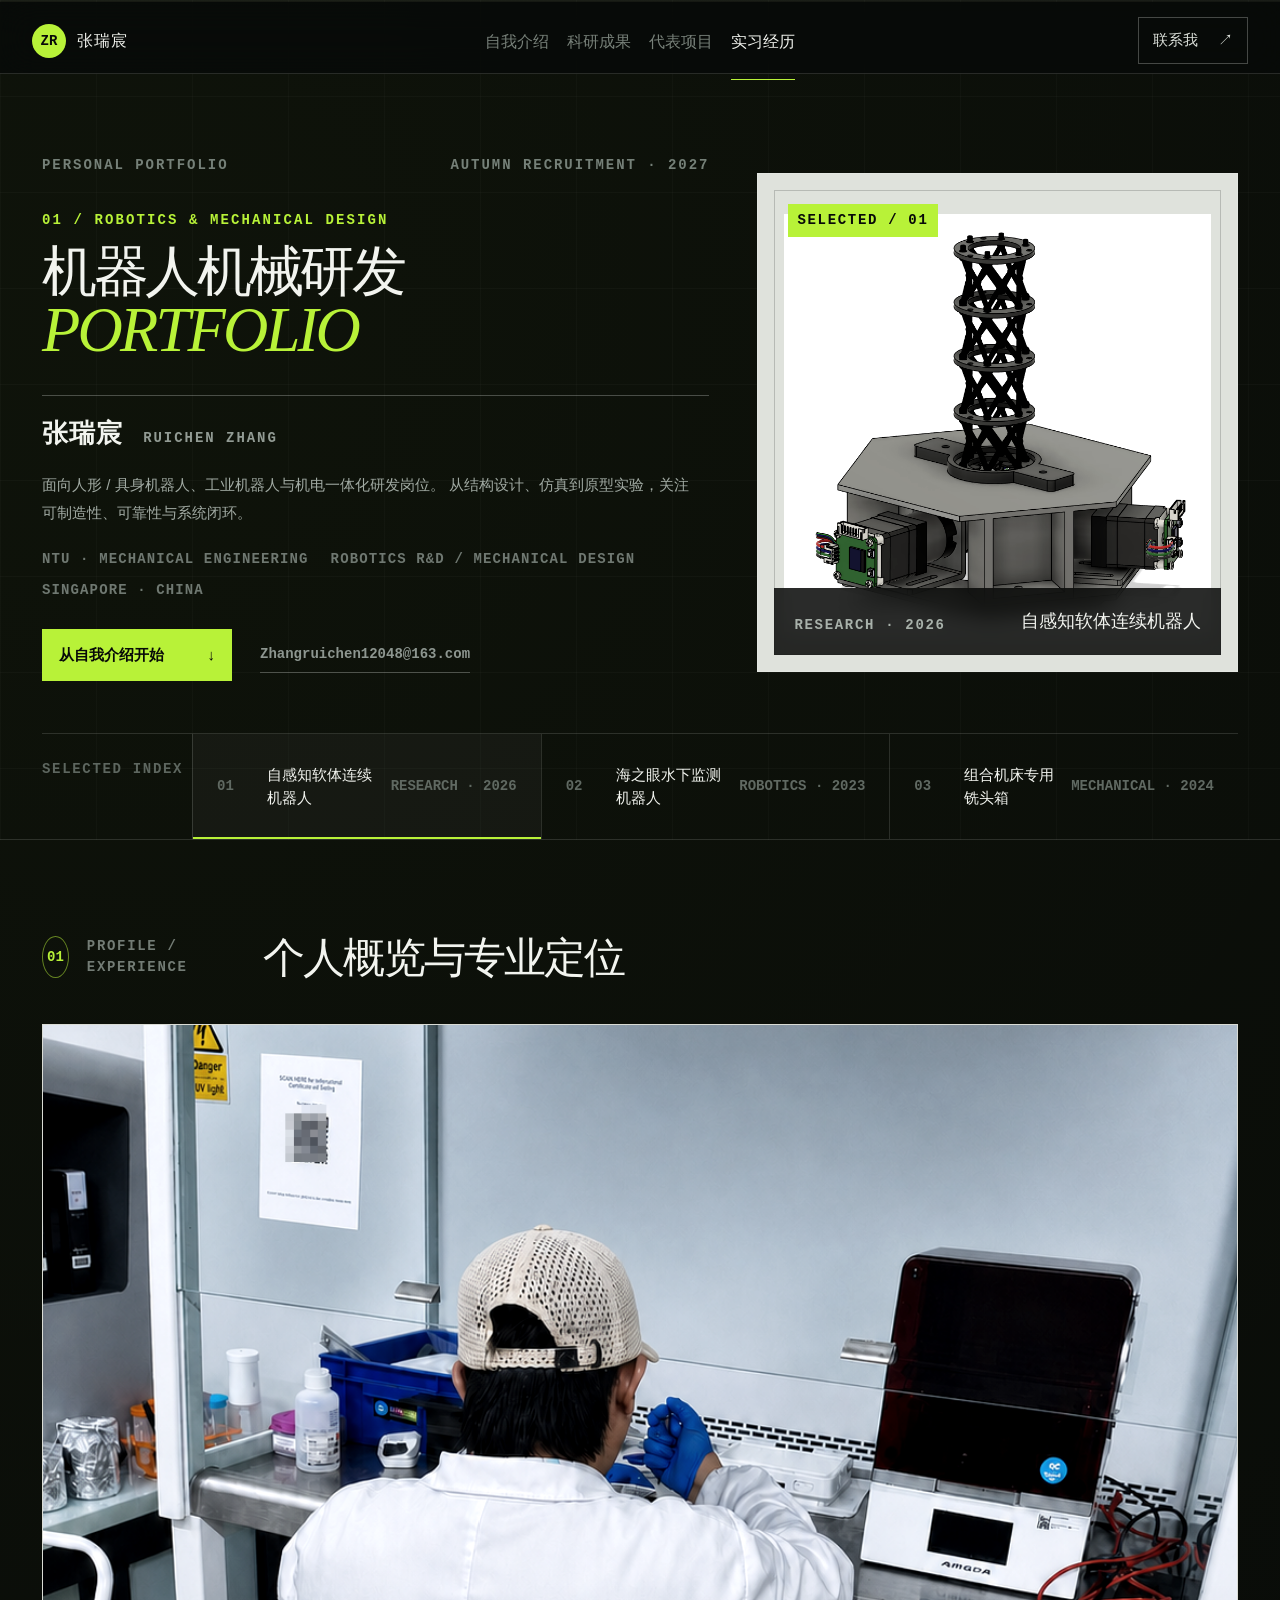
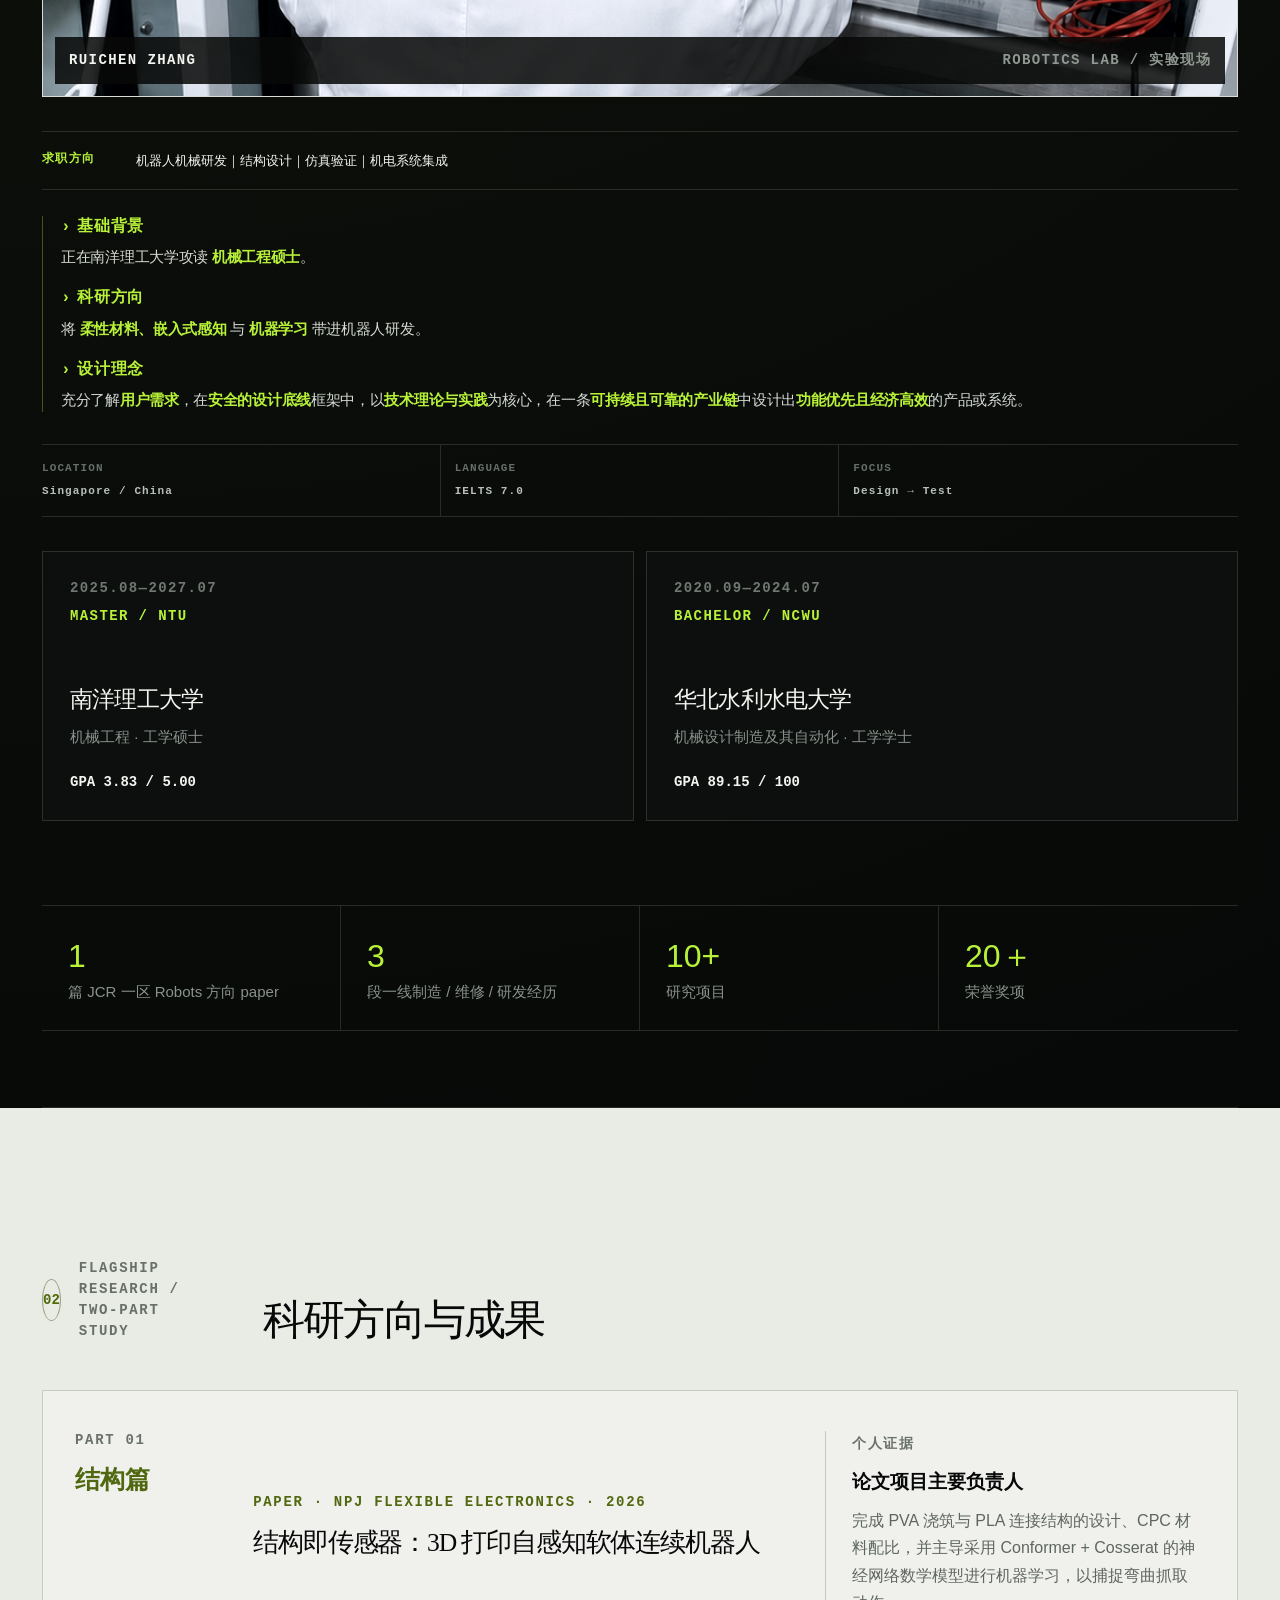
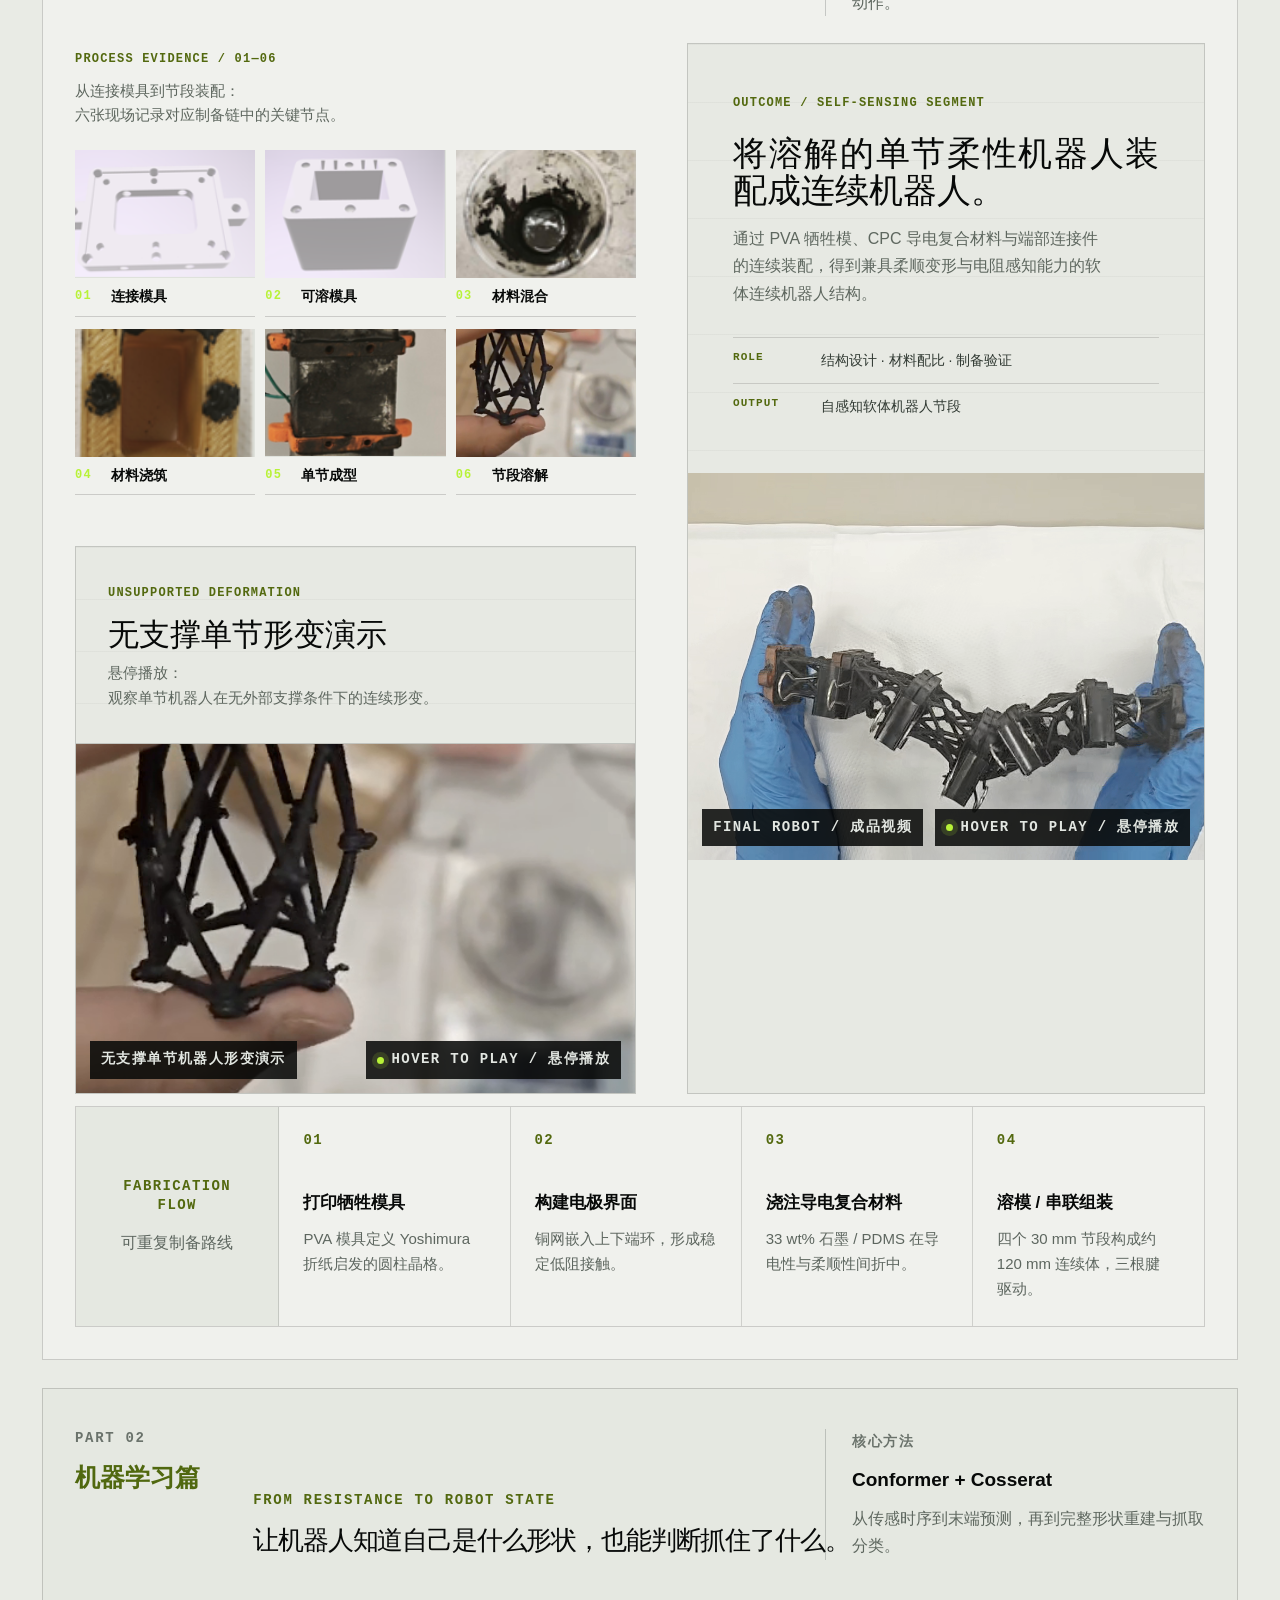
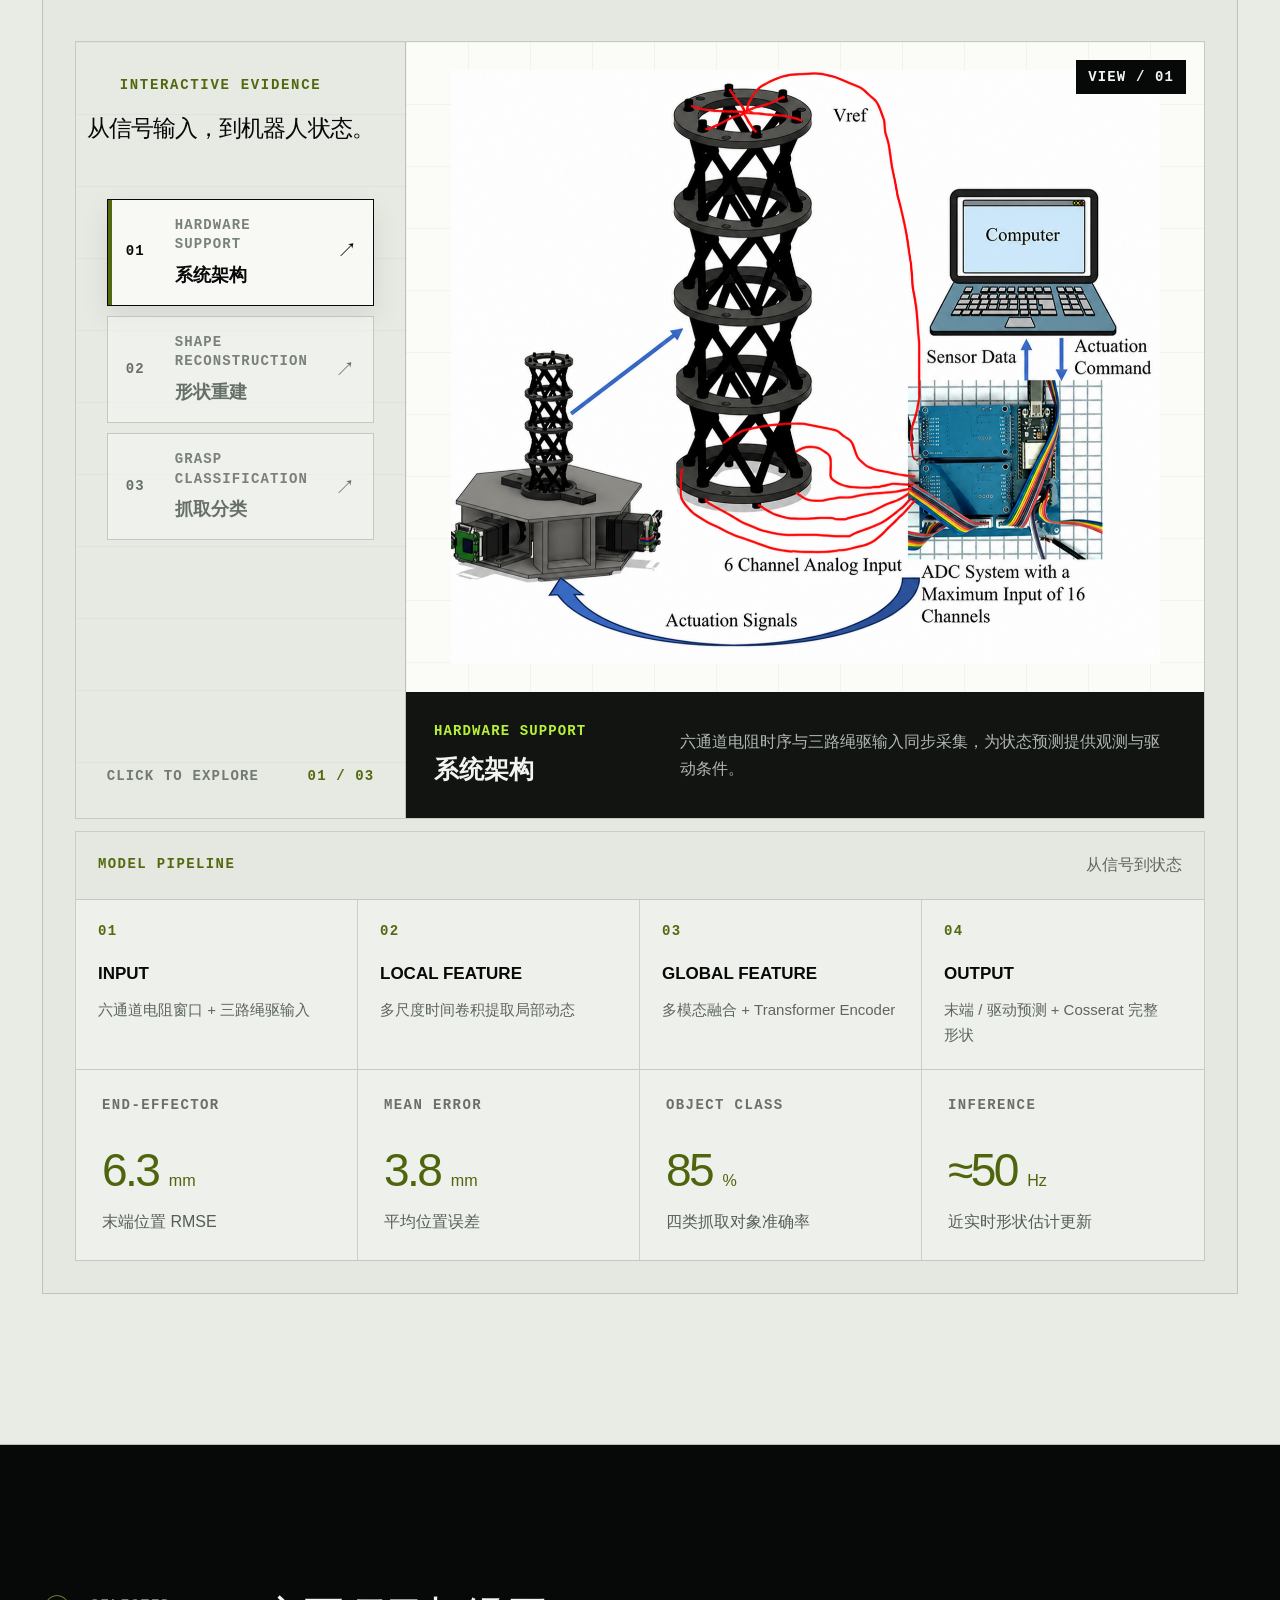
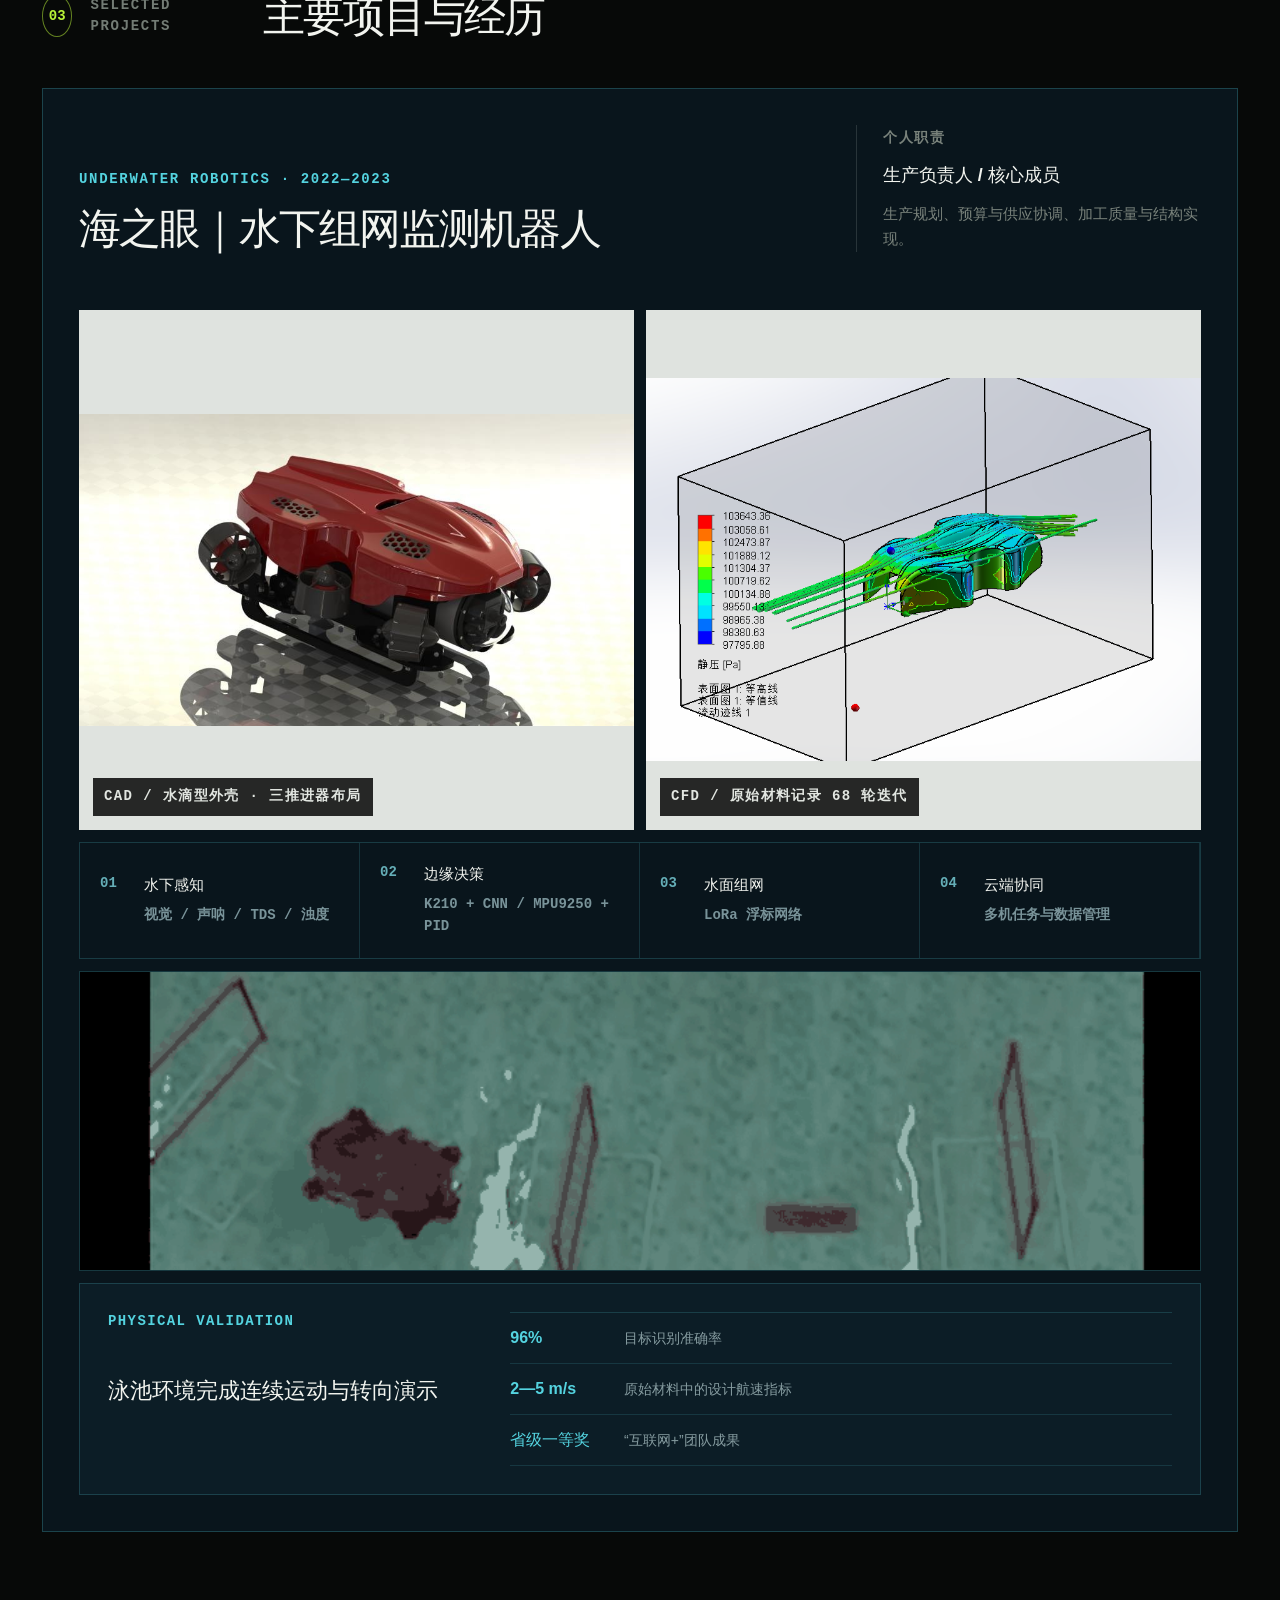
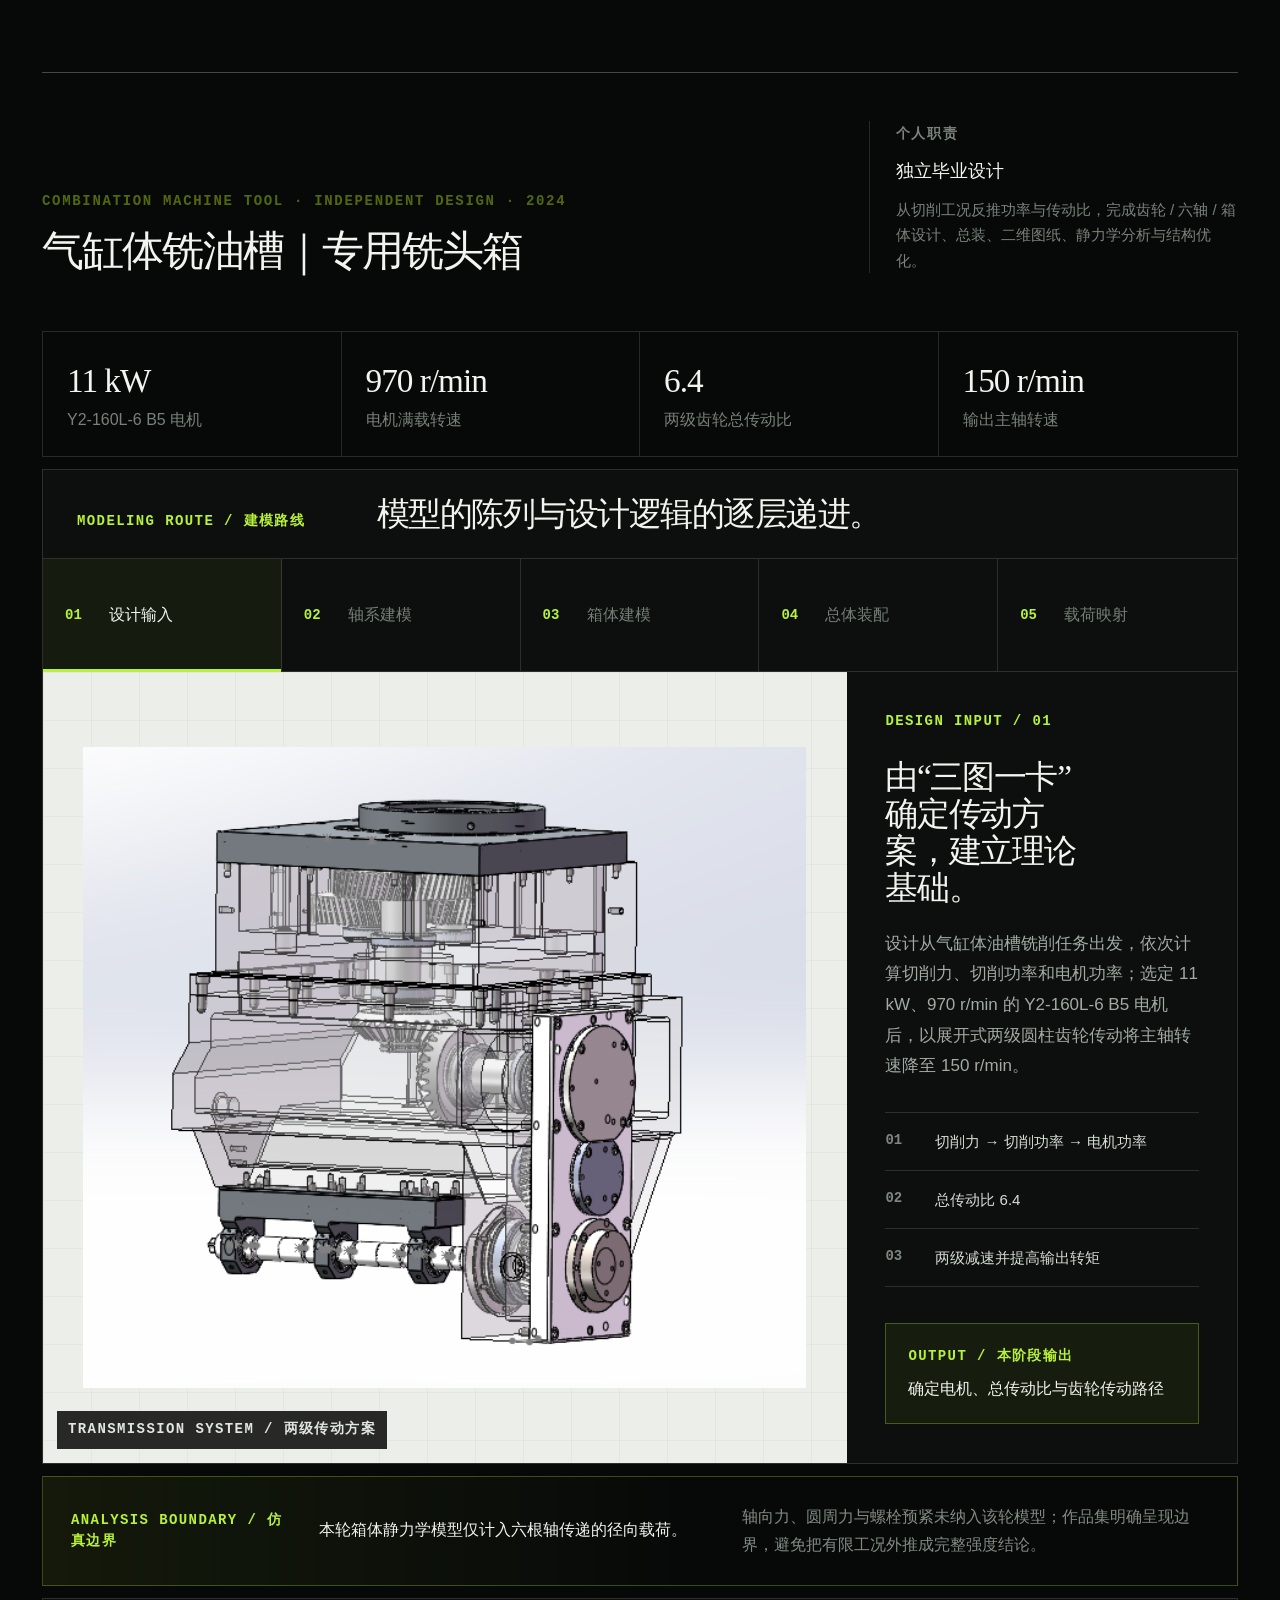
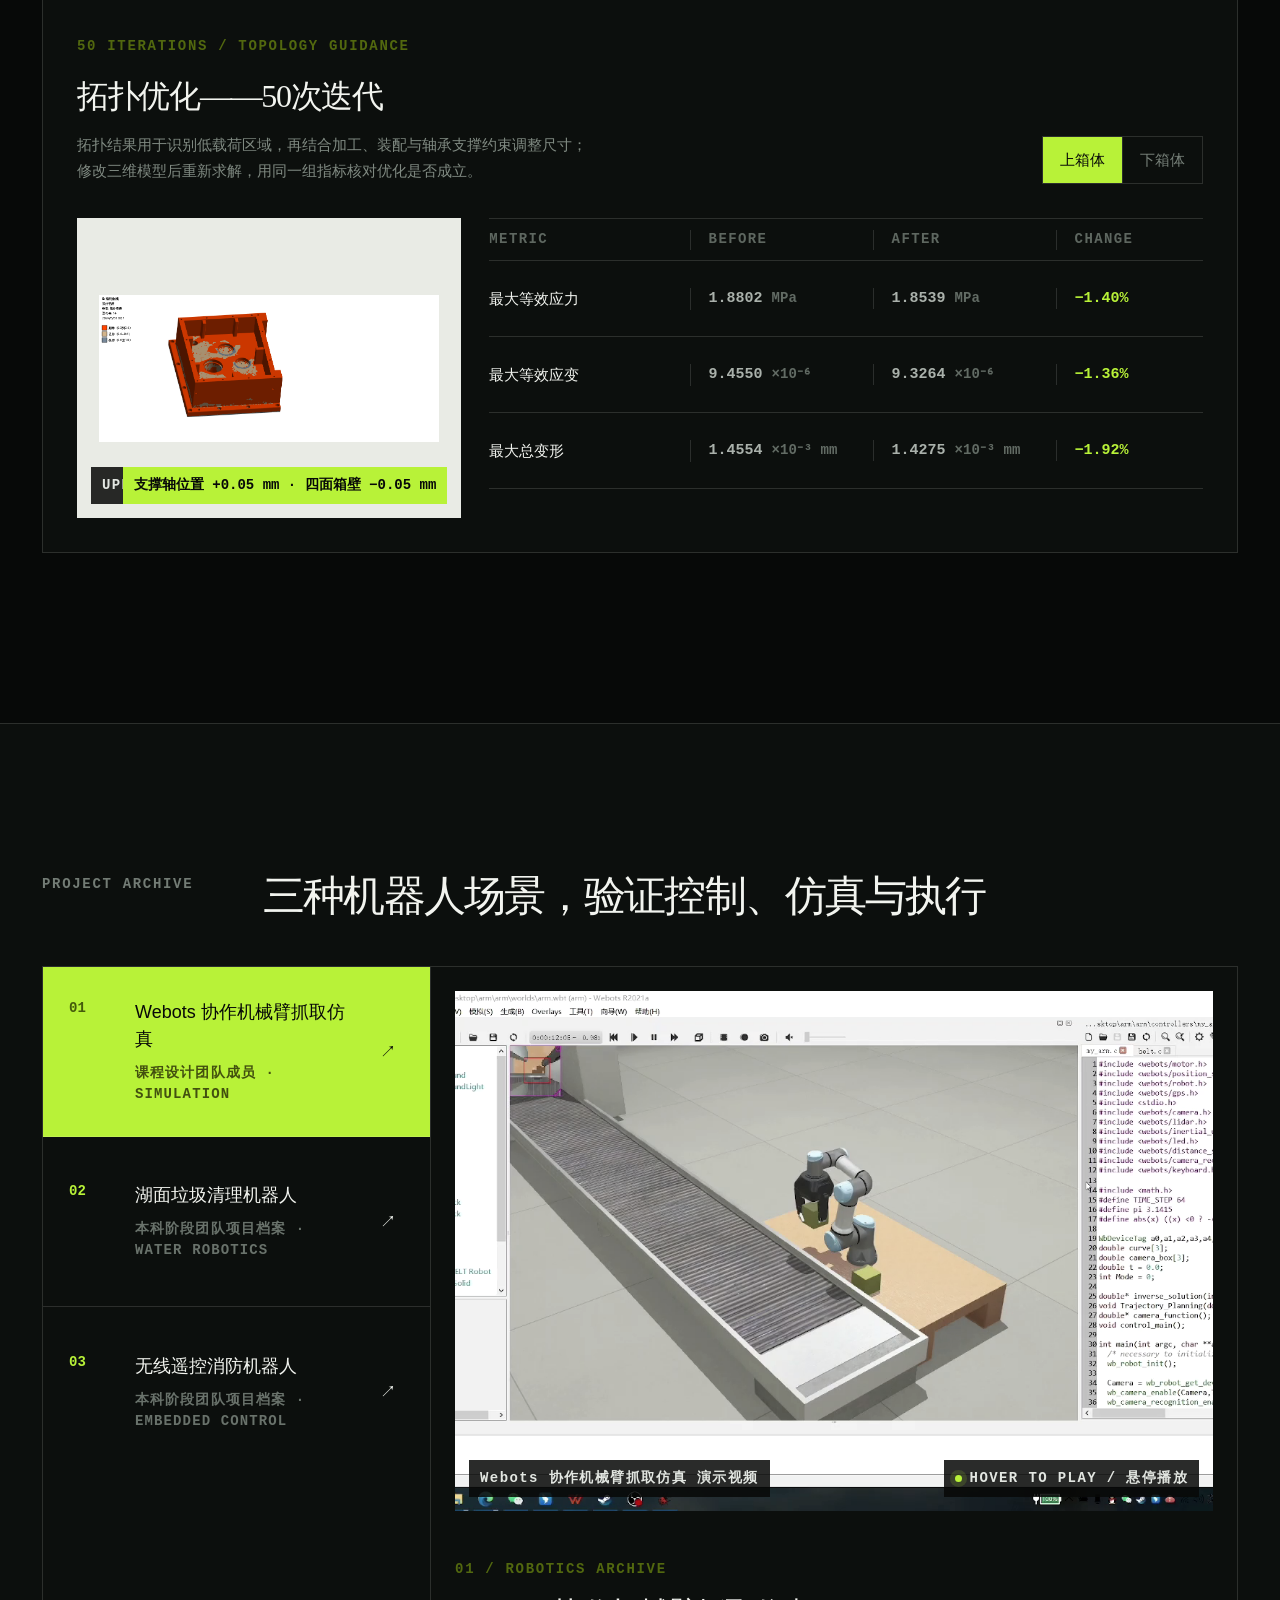
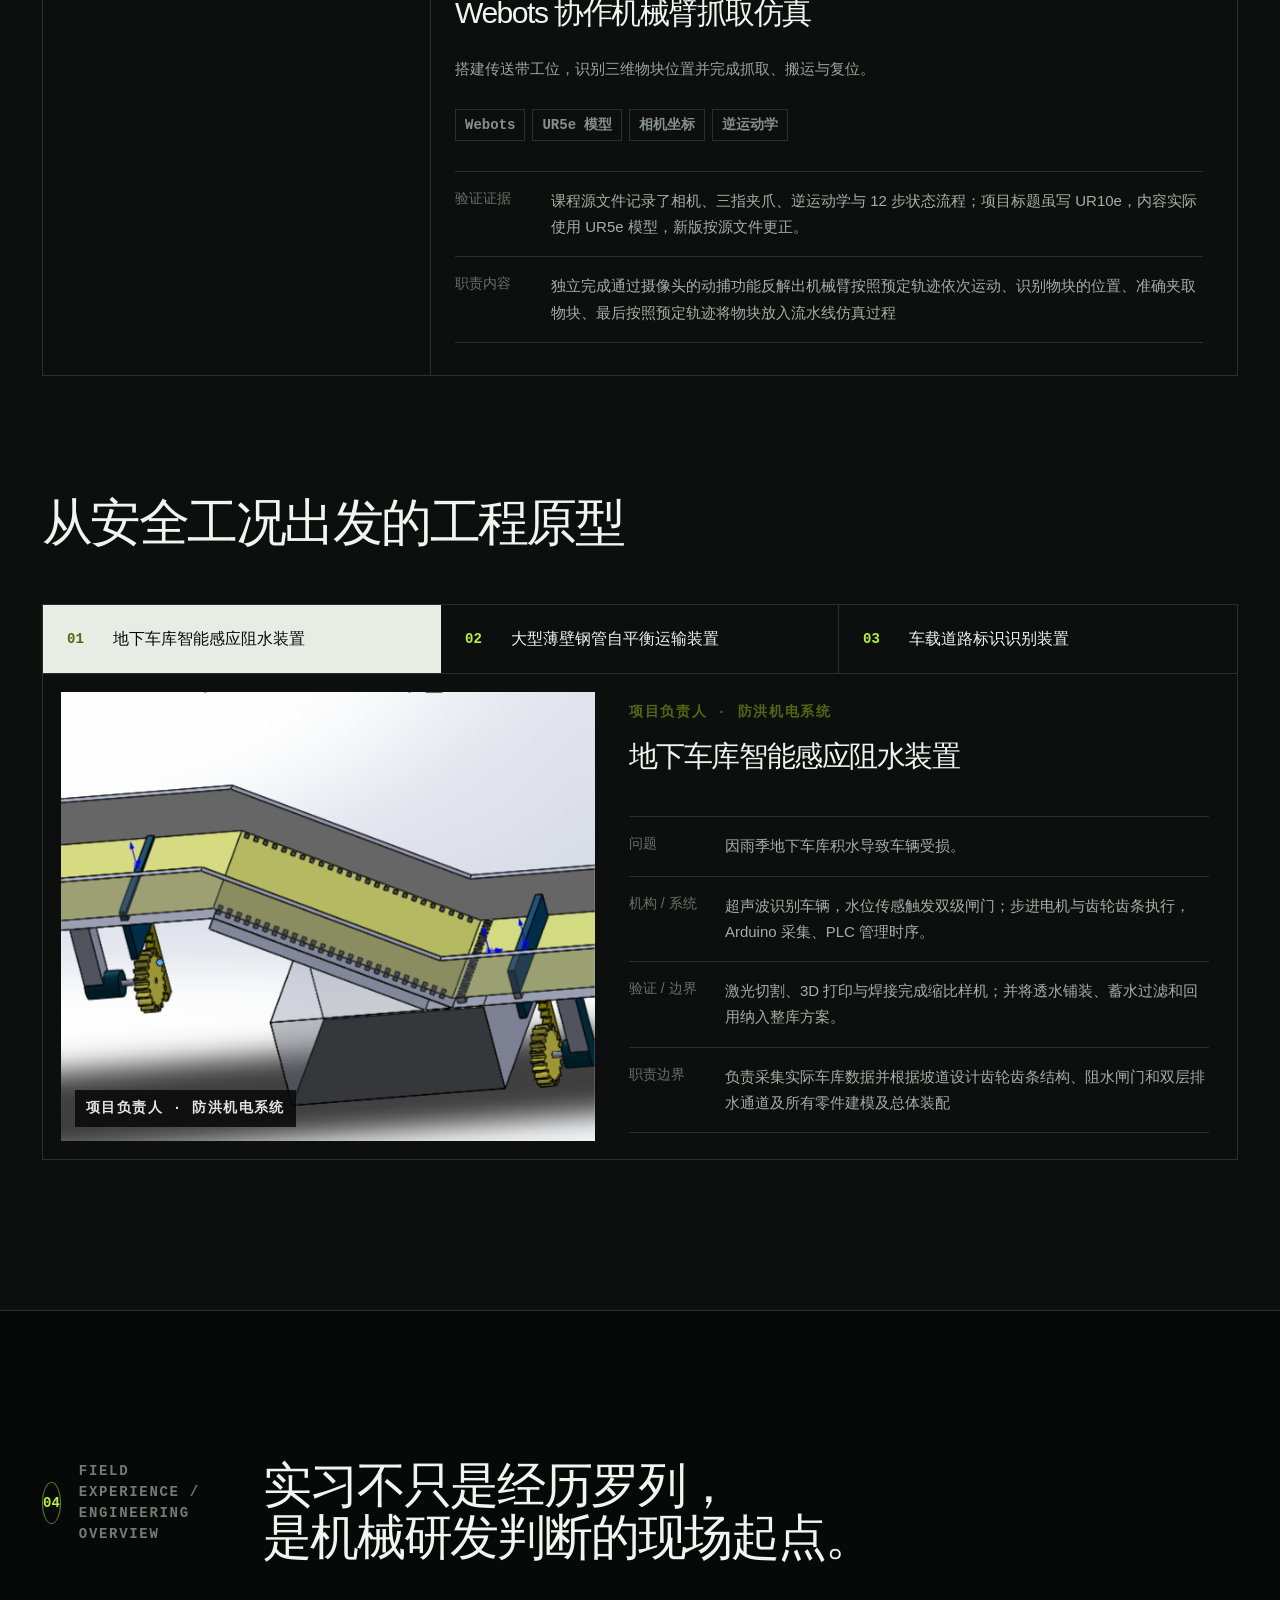
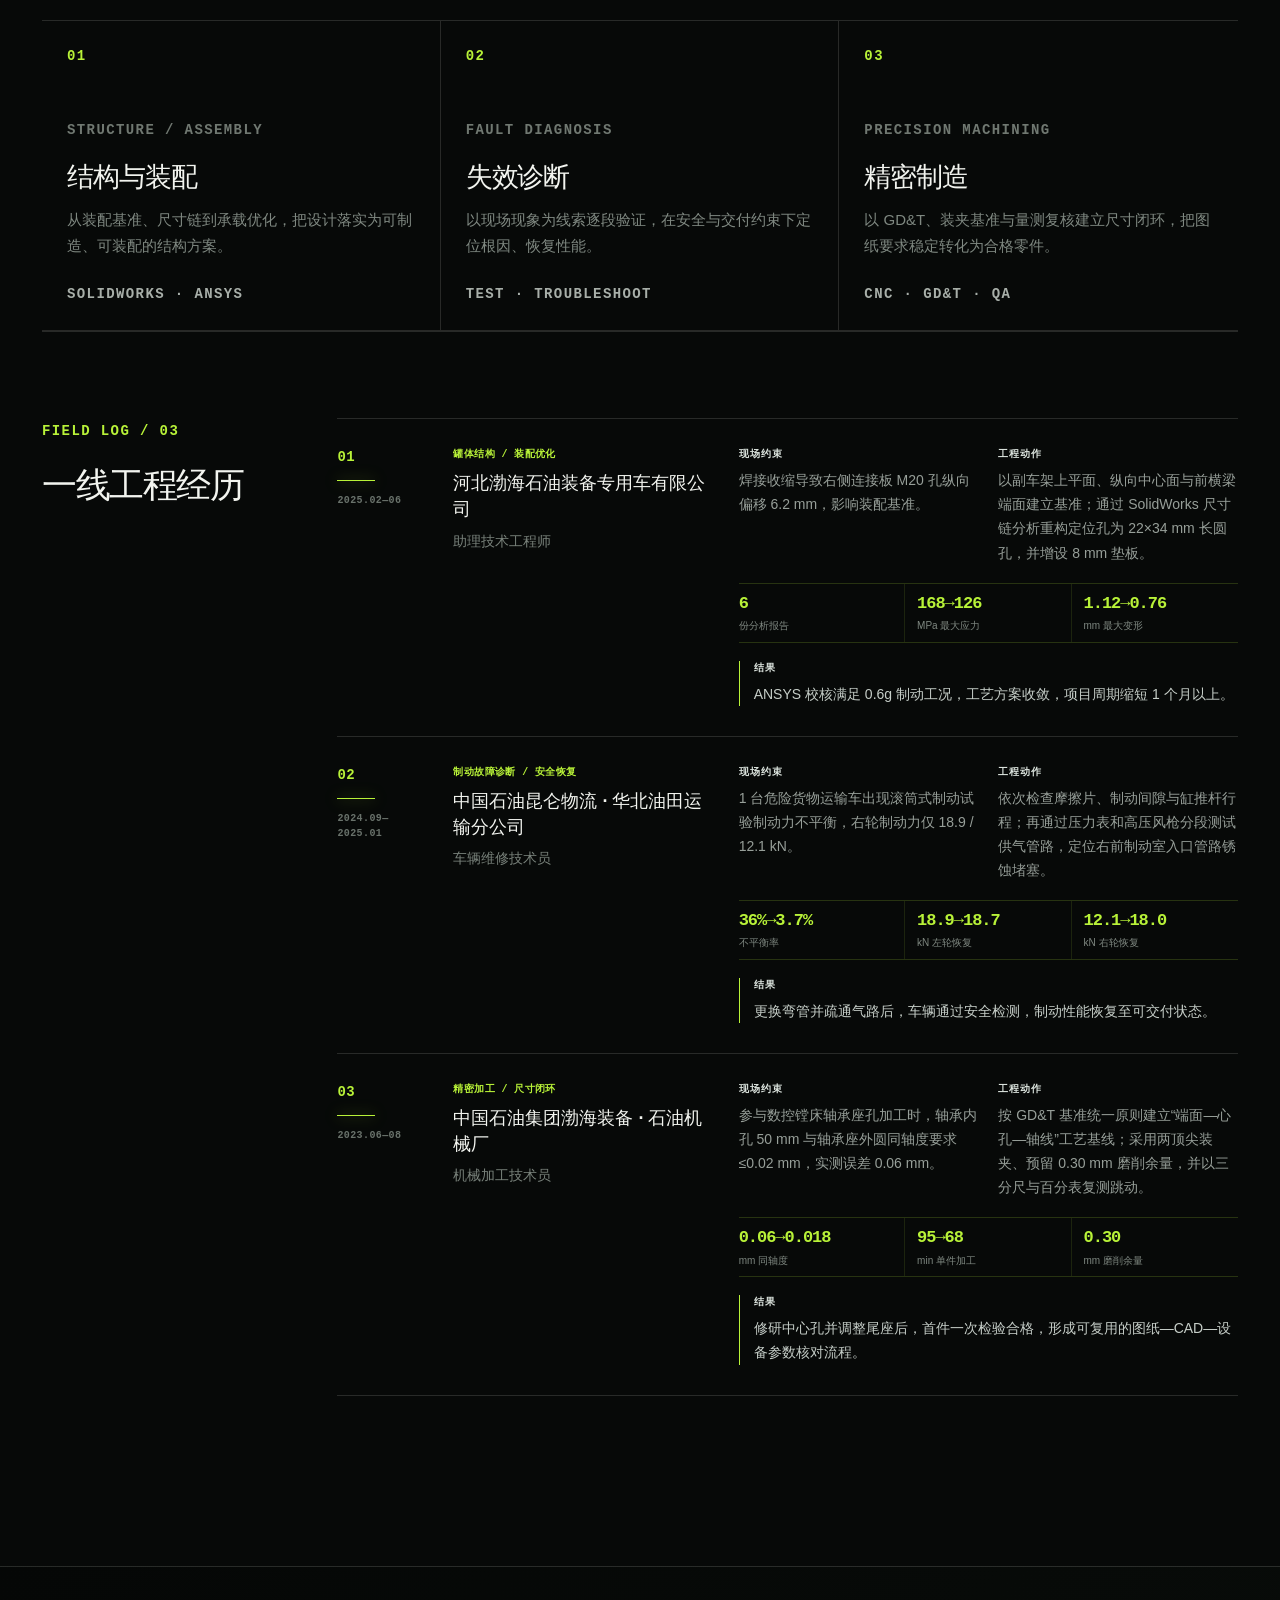
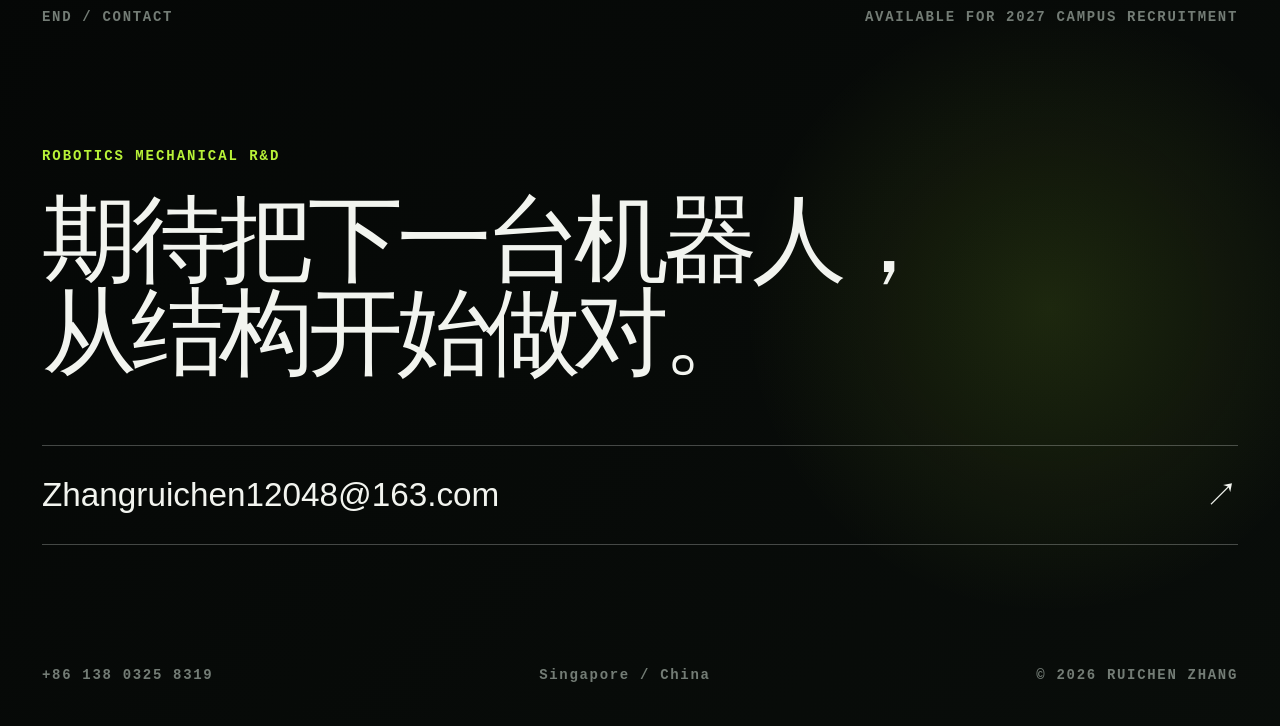
==== commit 397b2318: "first first" ====
--- a/index.html
+++ b/index.html
@@ -1,2 +1,2 @@
-<!DOCTYPE html><html lang="zh-CN"><head><meta charSet="utf-8"/><meta name="viewport" content="width=device-width, initial-scale=1"/><link rel="preload" as="image" href="/portfolio/soft-robot-overview.png"/><link rel="preload" as="image" href="/portfolio/profile-lab.png"/><link rel="preload" as="image" href="/portfolio/fabrication-01-pla-plate.png"/><link rel="preload" as="image" href="/portfolio/fabrication-02-pva-mold.png"/><link rel="preload" as="image" href="/portfolio/fabrication-03-mix.png"/><link rel="preload" as="image" href="/portfolio/fabrication-04-cast.png"/><link rel="preload" as="image" href="/portfolio/fabrication-05-bond.png"/><link rel="preload" as="image" href="/portfolio/fabrication-06-demolded-robot.png"/><link rel="preload" as="image" href="/portfolio/soft-system.png"/><link rel="preload" as="image" href="/portfolio/auv-cad.jpeg"/><link rel="stylesheet" href="/assets/index-DvbDaayd.css" data-rsc-css-href="/assets/index-DvbDaayd.css" data-precedence="vite-rsc/importer-resources"/><link rel="modulepreload" href="/assets/layout-segment-context-C-SIoTLU.js" crossorigin=""/><link rel="modulepreload" href="/assets/rolldown-runtime-S-ySWqyJ.js" crossorigin=""/><link rel="modulepreload" href="/assets/index-Du7ypoB5.js" crossorigin=""/><link rel="modulepreload" href="/assets/framework-CXnKph_e.js" crossorigin=""/><link rel="modulepreload" href="/assets/page-DATVWk_J.js" crossorigin=""/><link rel="preload" as="image" href="/portfolio/auv-cfd.png"/><link rel="preload" as="image" href="/portfolio/auv-patrol-framed.gif"/><link rel="preload" as="image" href="/portfolio/spindle-transmission.png"/><link rel="preload" as="image" href="/portfolio/spindle-topology-upper.png"/><link rel="preload" as="image" href="/portfolio/flood-barrier.png"/><title>寮犵憺瀹革綔鏈哄櫒浜烘満姊扮爺鍙戜綔鍝侀泦</title><meta name="description" content="寮犵憺瀹哥殑鏈哄櫒浜烘満姊扮爺鍙戜綔鍝侀泦锛氳蒋浣撴満鍣ㄤ汉銆佹按涓嬫満鍣ㄤ汉銆佹満鏋勮璁°€佹湁闄愬厓浠跨湡銆佸揩閫熷埗閫犱笌绯荤粺闆嗘垚銆?/><meta property="og:title" content="寮犵憺瀹革綔鏈哄櫒浜烘満姊扮爺鍙戜綔鍝侀泦"/><meta property="og:description" content="浠庣粨鏋勮璁″埌鍘熷瀷楠岃瘉锛氭満鍣ㄤ汉鏈烘鐮斿彂涓庡伐绋嬪疄璺典綔鍝侀泦銆?/><meta property="og:url" content="https://ruichen-robotics-portfolio.artful-duck-8851.chatgpt.site"/><meta property="og:type" content="website"/><meta property="og:locale" content="zh_CN"/><meta property="og:image" content="/og.png"/><meta property="og:image:width" content="1736"/><meta property="og:image:height" content="906"/><meta property="og:image:alt" content="寮犵憺瀹告満鍣ㄤ汉鏈烘鐮斿彂浣滃搧闆?/><meta name="twitter:card" content="summary_large_image"/><meta name="twitter:title" content="寮犵憺瀹革綔鏈哄櫒浜烘満姊扮爺鍙戜綔鍝侀泦"/><meta name="twitter:description" content="鏈哄櫒浜烘満姊扮爺鍙戜笌宸ョ▼瀹炶返浣滃搧闆嗐€?/><meta name="twitter:image" content="/og.png"/><link rel="shortcut icon" href="/favicon.png"/><link rel="icon" href="/favicon.png"/><script>self.__VINEXT_RSC_PARAMS__={}</script><script>self.__VINEXT_RSC_NAV__={"pathname":"/","searchParams":[]}</script><link rel="modulepreload" href="/assets/index-Du7ypoB5.js" />
-</head><body><main class="portfolio"><div class="scroll-progress" aria-hidden="true"><span style="transform:scaleX(0)"></span></div><header class="topbar"><a class="brand" href="#cover" aria-label="杩斿洖浣滃搧闆嗗皝闈?><span>ZR</span><strong>寮犵憺瀹?/strong></a><nav aria-label="浣滃搧闆嗙珷鑺傚鑸?><a class="active" href="#profile"><span>01</span>鑷垜浠嬬粛</a><a class="" href="#research"><span>02</span>绉戠爺鎴愭灉</a><a class="" href="#selected"><span>03</span>浠ｈ〃椤圭洰</a><a class="" href="#experience"><span>04</span>瀹炰範缁忓巻</a></nav><a class="contact-pill" href="mailto:Zhangruichen12048@163.com">鑱旂郴鎴?<span>鈫?/span></a></header><section class="cover" id="cover"><div class="cover-grid"><div class="cover-copy"><div class="cover-meta"><span>PERSONAL PORTFOLIO</span><span>AUTUMN RECRUITMENT 路 2027</span></div><p class="cover-name">01 / ROBOTICS &amp; MECHANICAL DESIGN</p><h1><span class="cover-title-cn">鏈哄櫒浜烘満姊扮爺鍙?/span><em class="cover-title-en">PORTFOLIO</em></h1><div class="cover-person"><strong>寮犵憺瀹?/strong><span>RUICHEN ZHANG</span></div><p class="cover-intro">闈㈠悜浜哄舰 / 鍏疯韩鏈哄櫒浜恒€佸伐涓氭満鍣ㄤ汉涓庢満鐢典竴浣撳寲鐮斿彂宀椾綅銆?浠庣粨鏋勮璁°€佷豢鐪熷埌鍘熷瀷瀹為獙锛屽叧娉ㄥ彲鍒堕€犳€с€佸彲闈犳€т笌绯荤粺闂幆銆?/p><div class="cover-credentials" aria-label="鏁欒偛鑳屾櫙涓庢眰鑱屼俊鎭?><span>NTU 路 MECHANICAL ENGINEERING</span><span>ROBOTICS R&amp;D / MECHANICAL DESIGN</span><span>SINGAPORE 路 CHINA</span></div><div class="cover-actions"><a href="#profile">浠庤嚜鎴戜粙缁嶅紑濮?<span>鈫?/span></a><a href="mailto:Zhangruichen12048@163.com">Zhangruichen12048@163.com</a></div></div><div class="cover-preview" aria-live="polite"><div class="preview-frame"><img class="contain" src="/portfolio/soft-robot-overview.png" alt="鑷劅鐭ヨ蒋浣撹繛缁満鍣ㄤ汉"/><div class="preview-overlay"><span>RESEARCH 路 2026</span><strong>鑷劅鐭ヨ蒋浣撹繛缁満鍣ㄤ汉</strong></div><span class="preview-corner">SELECTED / <!-- -->01</span></div></div></div><div class="cover-index" aria-label="灏侀潰绮鹃€夐」鐩储寮?><span class="index-label">SELECTED INDEX</span><button class="active" type="button"><span>01</span><strong>鑷劅鐭ヨ蒋浣撹繛缁満鍣ㄤ汉</strong><small>RESEARCH 路 2026</small></button><button class="" type="button"><span>02</span><strong>娴蜂箣鐪兼按涓嬬洃娴嬫満鍣ㄤ汉</strong><small>ROBOTICS 路 2023</small></button><button class="" type="button"><span>03</span><strong>缁勫悎鏈哄簥涓撶敤閾ｅご绠?/strong><small>MECHANICAL 路 2024</small></button></div></section><section class="profile-section section-shell" id="profile"><header class="chapter-header reveal chapter-header-compact chapter-header-no-summary"><div class="chapter-code"><span>01</span><small>PROFILE / EXPERIENCE</small></div><div class="chapter-title-stack"><h2>涓汉姒傝涓庝笓涓氬畾浣?/h2></div></header><div class="profile-layout reveal"><figure class="portrait"><img src="/portfolio/profile-lab.png" alt="寮犵憺瀹稿湪瀹為獙瀹よ皟璇曟満鍣ㄤ汉瀹為獙瑁呯疆"/><figcaption><span>RUICHEN ZHANG</span><span>ROBOTICS LAB / 瀹為獙鐜板満</span></figcaption></figure><div class="profile-story"><div class="profile-lead"><span>姹傝亴鏂瑰悜</span><p>鏈哄櫒浜烘満姊扮爺鍙戯綔缁撴瀯璁捐锝滀豢鐪熼獙璇侊綔鏈虹數绯荤粺闆嗘垚</p></div><div class="profile-body" aria-label="涓汉鑳屾櫙涓庣爺鍙戞柟鍚?><div><span><i aria-hidden="true">鈥?/i>鍩虹鑳屾櫙</span><p>姝ｅ湪鍗楁磱鐞嗗伐澶у鏀昏 <strong>鏈烘宸ョ▼纭曞＋</strong>銆?/p></div><div><span><i aria-hidden="true">鈥?/i>绉戠爺鏂瑰悜</span><p>灏?<strong>鏌旀€ф潗鏂欍€佸祵鍏ュ紡鎰熺煡</strong> 涓?<strong>鏈哄櫒瀛︿範</strong> 甯﹁繘鏈哄櫒浜虹爺鍙戙€?/p></div><div><span><i aria-hidden="true">鈥?/i>璁捐鐞嗗康</span><p>鍏呭垎浜嗚В<strong>鐢ㄦ埛闇€姹?/strong>锛屽湪<strong>瀹夊叏鐨勮璁″簳绾?/strong>妗嗘灦涓紝浠?strong>鎶€鏈悊璁轰笌瀹炶返</strong>涓烘牳蹇冿紝鍦ㄤ竴鏉?strong>鍙寔缁笖鍙潬鐨勪骇涓氶摼</strong>涓璁″嚭<strong>鍔熻兘浼樺厛涓旂粡娴庨珮鏁?/strong>鐨勪骇鍝佹垨绯荤粺銆?/p></div></div><div class="profile-facts"><div><span>LOCATION</span><strong>Singapore / China</strong></div><div><span>LANGUAGE</span><strong>IELTS 7.0</strong></div><div><span>FOCUS</span><strong>Design 鈫?Test</strong></div></div></div><div class="education-stack"><article><span>2025.08鈥?027.07</span><small>MASTER / NTU</small><h3>鍗楁磱鐞嗗伐澶у</h3><p>鏈烘宸ョ▼ 路 宸ュ纭曞＋</p><strong>GPA 3.83 / 5.00</strong></article><article><span>2020.09鈥?024.07</span><small>BACHELOR / NCWU</small><h3>鍗庡寳姘村埄姘寸數澶у</h3><p>鏈烘璁捐鍒堕€犲強鍏惰嚜鍔ㄥ寲 路 宸ュ瀛﹀＋</p><strong>GPA 89.15 / 100</strong></article></div></div><div class="profile-strip reveal"><div><strong>1</strong><span>绡?JCR 涓€鍖?Robots 鏂瑰悜 paper</span></div><div><strong>3</strong><span>娈典竴绾垮埗閫?/ 缁翠慨 / 鐮斿彂缁忓巻</span></div><div><strong>10+</strong><span>鐮旂┒椤圭洰</span></div><div><strong>20锛?/strong><span>鑽ｈ獕濂栭」</span></div></div></section><section class="research-section" id="research"><div class="section-shell"><header class="chapter-header reveal chapter-header-compact chapter-header-no-summary"><div class="chapter-code"><span>02</span><small>FLAGSHIP RESEARCH / TWO-PART STUDY</small></div><div class="chapter-title-stack"><h2>绉戠爺鏂瑰悜涓庢垚鏋?/h2></div></header><article class="research-chapter structure-chapter reveal"><header class="research-part-head"><div class="part-index"><span>PART 01</span><strong>缁撴瀯绡?/strong></div><div class="part-title"><span class="project-tag">PAPER 路 NPJ FLEXIBLE ELECTRONICS 路 2026</span><h3>缁撴瀯鍗充紶鎰熷櫒锛?D 鎵撳嵃鑷劅鐭ヨ蒋浣撹繛缁満鍣ㄤ汉</h3></div><div class="part-abstract"><span>涓汉璇佹嵁</span><strong>璁烘枃椤圭洰涓昏璐熻矗浜?/strong><p>瀹屾垚 PVA 娴囩瓚涓?PLA 杩炴帴缁撴瀯鐨勮璁°€丆PC 鏉愭枡閰嶆瘮锛屽苟涓诲閲囩敤 Conformer + Cosserat 鐨勭缁忕綉缁滄暟瀛︽ā鍨嬭繘琛屾満鍣ㄥ涔狅紝浠ユ崟鎹夊集鏇叉姄鍙栧姩浣溿€?/p></div></header><div class="fabrication-evidence" aria-label="杞綋鏈哄櫒浜哄埗澶囪繃绋嬭瘉鎹?><div class="fabrication-process"><div class="fabrication-evidence-head"><span>PROCESS EVIDENCE / 01鈥?6</span><p>浠庤繛鎺ユā鍏峰埌鑺傛瑁呴厤锛?br/>鍏紶鐜板満璁板綍瀵瑰簲鍒跺閾句腑鐨勫叧閿妭鐐广€?/p></div><div class="fabrication-gallery"><figure class="fabrication-card"><img class="is-cover" src="/portfolio/fabrication-01-pla-plate.png" alt="PLA 杩炴帴妯″叿骞抽潰浠?/><figcaption><span>01</span><strong>杩炴帴妯″叿</strong></figcaption></figure><figure class="fabrication-card"><img class="is-cover" src="/portfolio/fabrication-02-pva-mold.png" alt="PVA 婧惰В妯″叿"/><figcaption><span>02</span><strong>鍙憾妯″叿</strong></figcaption></figure><figure class="fabrication-card"><img class="is-cover" src="/portfolio/fabrication-03-mix.png" alt="CPC 瀵肩數澶嶅悎鏉愭枡娣峰悎杩囩▼"/><figcaption><span>03</span><strong>鏉愭枡娣峰悎</strong></figcaption></figure><figure class="fabrication-card"><img class="is-cover" src="/portfolio/fabrication-04-cast.png" alt="鍚戞ā鍏蜂腑娴囩瓚鏉愭枡"/><figcaption><span>04</span><strong>鏉愭枡娴囩瓚</strong></figcaption></figure><figure class="fabrication-card"><img class="is-cover" src="/portfolio/fabrication-05-bond.png" alt="杞綋鏈哄櫒浜哄崟鑺傛垚鍨?/><figcaption><span>05</span><strong>鍗曡妭鎴愬瀷</strong></figcaption></figure><figure class="fabrication-card"><img class="is-cover" src="/portfolio/fabrication-06-demolded-robot.png" alt="杞綋鏈哄櫒浜鸿妭娈垫憾瑙ｅ悗鐨勭姸鎬?/><figcaption><span>06</span><strong>鑺傛婧惰В</strong></figcaption></figure></div></div><div class="fabrication-motion"><div class="fabrication-motion-head"><span>UNSUPPORTED DEFORMATION</span><h4>鏃犳敮鎾戝崟鑺傚舰鍙樻紨绀?/h4><p>鎮仠鎾斁锛?br/>瑙傚療鍗曡妭鏈哄櫒浜哄湪鏃犲閮ㄦ敮鎾戞潯浠朵笅鐨勮繛缁舰鍙樸€?/p></div><div class="hover-video " tabindex="0" aria-label="鏃犳敮鎾戝崟鑺傛満鍣ㄤ汉褰㈠彉婕旂ず锛岄紶鏍囨偓鍋滄垨閿洏鑱氱劍鏃舵挱鏀?><video muted="" loop="" playsInline="" preload="metadata" poster="/portfolio/fabrication-06-demolded-robot.png"><source src="/portfolio/soft-robot-single-segment.mp4" type="video/mp4"/></video><div class="video-status"><span class="status-dot"></span>HOVER TO PLAY / 鎮仠鎾斁</div><span class="video-label">鏃犳敮鎾戝崟鑺傛満鍣ㄤ汉褰㈠彉婕旂ず</span></div></div><div class="fabrication-outcome"><div class="fabrication-outcome-copy"><span>OUTCOME / SELF-SENSING SEGMENT</span><h4>灏嗘憾瑙ｇ殑鍗曡妭鏌旀€ф満鍣ㄤ汉瑁呴厤鎴愯繛缁満鍣ㄤ汉銆?/h4><p>閫氳繃 PVA 鐗虹壊妯°€丆PC 瀵肩數澶嶅悎鏉愭枡涓庣閮ㄨ繛鎺ヤ欢鐨勮繛缁閰嶏紝寰楀埌鍏煎叿鏌旈『鍙樺舰涓庣數闃绘劅鐭ヨ兘鍔涚殑杞綋杩炵画鏈哄櫒浜虹粨鏋勩€?/p><dl><div><dt>ROLE</dt><dd>缁撴瀯璁捐 路 鏉愭枡閰嶆瘮 路 鍒跺楠岃瘉</dd></div><div><dt>OUTPUT</dt><dd>鑷劅鐭ヨ蒋浣撴満鍣ㄤ汉鑺傛</dd></div></dl></div><div class="hover-video " tabindex="0" aria-label="FINAL ROBOT / 鎴愬搧瑙嗛锛岄紶鏍囨偓鍋滄垨閿洏鑱氱劍鏃舵挱鏀?><video muted="" loop="" playsInline="" preload="metadata" poster="/portfolio/soft-robot-hand.png"><source src="/portfolio/soft-robot-final.mp4" type="video/mp4"/></video><div class="video-status"><span class="status-dot"></span>HOVER TO PLAY / 鎮仠鎾斁</div><span class="video-label">FINAL ROBOT / 鎴愬搧瑙嗛</span></div></div></div><div class="fabrication-flow"><header><span>FABRICATION FLOW</span><p>鍙噸澶嶅埗澶囪矾绾?/p></header><article><span>01</span><h4>鎵撳嵃鐗虹壊妯″叿</h4><p>PVA 妯″叿瀹氫箟 Yoshimura 鎶樼焊鍚彂鐨勫渾鏌辨櫠鏍笺€?/p></article><article><span>02</span><h4>鏋勫缓鐢垫瀬鐣岄潰</h4><p>閾滅綉宓屽叆涓婁笅绔幆锛屽舰鎴愮ǔ瀹氫綆闃绘帴瑙︺€?/p></article><article><span>03</span><h4>娴囨敞瀵肩數澶嶅悎鏉愭枡</h4><p>33 wt% 鐭冲ⅷ / PDMS 鍦ㄥ鐢垫€т笌鏌旈『鎬ч棿鎶樹腑銆?/p></article><article><span>04</span><h4>婧舵ā / 涓茶仈缁勮</h4><p>鍥涗釜 30 mm 鑺傛鏋勬垚绾?120 mm 杩炵画浣擄紝涓夋牴鑵遍┍鍔ㄣ€?/p></article></div></article><article class="research-chapter learning-chapter reveal"><header class="research-part-head"><div class="part-index"><span>PART 02</span><strong>鏈哄櫒瀛︿範绡?/strong></div><div class="part-title"><span class="project-tag">FROM RESISTANCE TO ROBOT STATE</span><h3>璁╂満鍣ㄤ汉鐭ラ亾鑷繁鏄粈涔堝舰鐘讹紝涔熻兘鍒ゆ柇鎶撲綇浜嗕粈涔堛€?/h3></div><div class="part-abstract"><span>鏍稿績鏂规硶</span><strong>Conformer + Cosserat</strong><p>浠庝紶鎰熸椂搴忓埌鏈棰勬祴锛屽啀鍒板畬鏁村舰鐘堕噸寤轰笌鎶撳彇鍒嗙被銆?/p></div></header><div class="learning-switcher"><aside class="learning-controls"><div class="learning-controls-intro"><span class="project-tag">INTERACTIVE EVIDENCE</span><h4>浠庝俊鍙疯緭鍏ワ紝鍒版満鍣ㄤ汉鐘舵€併€?/h4></div><div class="learning-tabs" role="tablist" aria-label="鏈哄櫒瀛︿範鐮旂┒璇佹嵁"><button id="learning-tab-01" role="tab" type="button" aria-selected="true" aria-controls="learning-evidence-panel" class="active"><span>01</span><span><small>HARDWARE SUPPORT</small><strong>绯荤粺鏋舵瀯</strong></span><i aria-hidden="true">鈫?/i></button><button id="learning-tab-02" role="tab" type="button" aria-selected="false" aria-controls="learning-evidence-panel" class=""><span>02</span><span><small>SHAPE RECONSTRUCTION</small><strong>褰㈢姸閲嶅缓</strong></span><i aria-hidden="true">鈫?/i></button><button id="learning-tab-03" role="tab" type="button" aria-selected="false" aria-controls="learning-evidence-panel" class=""><span>03</span><span><small>GRASP CLASSIFICATION</small><strong>鎶撳彇鍒嗙被</strong></span><i aria-hidden="true">鈫?/i></button></div><div class="learning-controls-foot" aria-hidden="true"><span>CLICK TO EXPLORE</span><strong>0<!-- -->1<!-- --> / 03</strong></div></aside><figure class="learning-stage" id="learning-evidence-panel" role="tabpanel" aria-live="polite" aria-labelledby="learning-tab-01"><div class="learning-image-shell"><img src="/portfolio/soft-system.png" alt="杞綋杩炵画鏈哄櫒浜哄叚閫氶亾鎰熺煡涓庨┍鍔ㄧ郴缁熸灦鏋?/><span class="learning-image-index" aria-hidden="true">VIEW / <!-- -->01</span></div><figcaption><div><small>HARDWARE SUPPORT</small><strong>绯荤粺鏋舵瀯</strong></div><p>鍏€氶亾鐢甸樆鏃跺簭涓庝笁璺怀椹辫緭鍏ュ悓姝ラ噰闆嗭紝涓虹姸鎬侀娴嬫彁渚涜娴嬩笌椹卞姩鏉′欢銆?/p></figcaption></figure></div><div class="learning-pipeline" aria-label="鏈哄櫒瀛︿範鎺ㄧ悊閾捐矾"><header><span>MODEL PIPELINE</span><p>浠庝俊鍙峰埌鐘舵€?/p></header><article><span>01</span><h4>INPUT</h4><p>鍏€氶亾鐢甸樆绐楀彛 + 涓夎矾缁抽┍杈撳叆</p></article><article><span>02</span><h4>LOCAL FEATURE</h4><p>澶氬昂搴︽椂闂村嵎绉彁鍙栧眬閮ㄥ姩鎬?/p></article><article><span>03</span><h4>GLOBAL FEATURE</h4><p>澶氭ā鎬佽瀺鍚?+ Transformer Encoder</p></article><article><span>04</span><h4>OUTPUT</h4><p>鏈 / 椹卞姩棰勬祴 + Cosserat 瀹屾暣褰㈢姸</p></article></div><div class="result-metrics"><article><small>END-EFFECTOR</small><strong>6.3 <span>mm</span></strong><p>鏈浣嶇疆 RMSE</p></article><article><small>MEAN ERROR</small><strong>3.8 <span>mm</span></strong><p>骞冲潎浣嶇疆璇樊</p></article><article><small>OBJECT CLASS</small><strong>85 <span>%</span></strong><p>鍥涚被鎶撳彇瀵硅薄鍑嗙‘鐜?/p></article><article><small>INFERENCE</small><strong>鈮?0 <span>Hz</span></strong><p>杩戝疄鏃跺舰鐘朵及璁℃洿鏂?/p></article></div></article></div></section><section class="selected-section section-shell" id="selected"><header class="chapter-header reveal chapter-header-compact chapter-header-no-summary"><div class="chapter-code"><span>03</span><small>SELECTED PROJECTS</small></div><div class="chapter-title-stack"><h2>涓昏椤圭洰涓庣粡鍘?/h2></div></header><article class="selected-case auv-case reveal" id="project-auv"><div class="selected-heading"><div><span class="project-tag cyan">UNDERWATER ROBOTICS 路 2022鈥?023</span><h3>娴蜂箣鐪硷綔姘翠笅缁勭綉鐩戞祴鏈哄櫒浜?/h3></div><div class="selected-role"><span>涓汉鑱岃矗</span><strong>鐢熶骇璐熻矗浜?/ 鏍稿績鎴愬憳</strong><p>鐢熶骇瑙勫垝銆侀绠椾笌渚涘簲鍗忚皟銆佸姞宸ヨ川閲忎笌缁撴瀯瀹炵幇銆?/p></div></div><div class="auv-visual"><figure class="auv-cad"><img src="/portfolio/auv-cad.jpeg" alt="娴蜂箣鐪兼按涓嬬洃娴嬫満鍣ㄤ汉 CAD 妯″瀷"/><figcaption>CAD / 姘存淮鍨嬪澹?路 涓夋帹杩涘櫒甯冨眬</figcaption></figure><figure class="auv-cfd"><img src="/portfolio/auv-cfd.png" alt="娴蜂箣鐪兼按涓嬫満鍣ㄤ汉娴佸満浠跨湡"/><figcaption>CFD / 鍘熷鏉愭枡璁板綍 68 杞凯浠?/figcaption></figure><div class="auv-sequence"><div><span>01</span><strong>姘翠笅鎰熺煡</strong><small>瑙嗚 / 澹板憪 / TDS / 娴婂害</small></div><div><span>02</span><strong>杈圭紭鍐崇瓥</strong><small>K210 + CNN / MPU9250 + PID</small></div><div><span>03</span><strong>姘撮潰缁勭綉</strong><small>LoRa 娴爣缃戠粶</small></div><div><span>04</span><strong>浜戠鍗忓悓</strong><small>澶氭満浠诲姟涓庢暟鎹鐞?/small></div></div></div><div class="auv-validation"><div class="pool-strip"><img src="/portfolio/auv-patrol-framed.gif" alt="姘翠笅鏈哄櫒浜鸿嚜涓诲贰娓稿姩鍥?/></div><div class="validation-copy"><span>PHYSICAL VALIDATION</span><h4>娉虫睜鐜瀹屾垚杩炵画杩愬姩涓庤浆鍚戞紨绀?/h4><div><p><strong>96%</strong> 鐩爣璇嗗埆鍑嗙‘鐜?/p><p><strong>2鈥? m/s</strong> 鍘熷鏉愭枡涓殑璁捐鑸€熸寚鏍?/p><p><strong>鐪佺骇涓€绛夊</strong> 鈥滀簰鑱旂綉+鈥濆洟闃熸垚鏋?/p></div></div></div></article><article class="selected-case spindle-case reveal" id="project-spindle"><div class="selected-heading"><div><span class="project-tag">COMBINATION MACHINE TOOL 路 INDEPENDENT DESIGN 路 2024</span><h3>姘旂几浣撻摚娌规Ы锝滀笓鐢ㄩ摚澶寸</h3></div><div class="selected-role"><span>涓汉鑱岃矗</span><strong>鐙珛姣曚笟璁捐</strong><p>浠庡垏鍓婂伐鍐靛弽鎺ㄥ姛鐜囦笌浼犲姩姣旓紝瀹屾垚榻胯疆 / 鍏酱 / 绠变綋璁捐銆佹€昏銆佷簩缁村浘绾搞€侀潤鍔涘鍒嗘瀽涓庣粨鏋勪紭鍖栥€?/p></div></div><div class="spindle-brief" aria-label="閾ｅご绠卞叧閿璁″弬鏁?><div><strong>11 kW</strong><span>Y2-160L-6 B5 鐢垫満</span></div><div><strong>970 r/min</strong><span>鐢垫満婊¤浇杞€?/span></div><div><strong>6.4</strong><span>涓ょ骇榻胯疆鎬讳紶鍔ㄦ瘮</span></div><div><strong>150 r/min</strong><span>杈撳嚭涓昏酱杞€?/span></div></div><div class="spindle-workflow"><div class="spindle-workflow-head"><span>MODELING ROUTE / 寤烘ā璺嚎</span><h4>妯″瀷鐨勯檲鍒椾笌璁捐閫昏緫鐨勯€愬眰閫掕繘銆?/h4></div><div class="spindle-workflow-tabs" role="tablist" aria-label="閾ｅご绠卞缓妯￠樁娈?><button role="tab" aria-selected="true" aria-controls="spindle-stage-panel" class="active"><span>01</span><strong>璁捐杈撳叆</strong></button><button role="tab" aria-selected="false" aria-controls="spindle-stage-panel" class=""><span>02</span><strong>杞寸郴寤烘ā</strong></button><button role="tab" aria-selected="false" aria-controls="spindle-stage-panel" class=""><span>03</span><strong>绠变綋寤烘ā</strong></button><button role="tab" aria-selected="false" aria-controls="spindle-stage-panel" class=""><span>04</span><strong>鎬讳綋瑁呴厤</strong></button><button role="tab" aria-selected="false" aria-controls="spindle-stage-panel" class=""><span>05</span><strong>杞借嵎鏄犲皠</strong></button></div><div class="spindle-workflow-stage" id="spindle-stage-panel" role="tabpanel"><div class="spindle-stage-visual "><figure><img src="/portfolio/spindle-transmission.png" alt="涓撶敤閾ｅご绠变袱绾ч娇杞紶鍔ㄧ郴缁熸€昏"/><figcaption>TRANSMISSION SYSTEM / 涓ょ骇浼犲姩鏂规</figcaption></figure></div><article class="spindle-stage-copy"><span>DESIGN INPUT<!-- --> / <!-- -->01</span><h4>鐢扁€滀笁鍥句竴鍗♀€濈‘瀹氫紶鍔ㄦ柟妗堬紝寤虹珛鐞嗚鍩虹銆?/h4><p>璁捐浠庢皵缂镐綋娌规Ы閾ｅ墛浠诲姟鍑哄彂锛屼緷娆¤绠楀垏鍓婂姏銆佸垏鍓婂姛鐜囧拰鐢垫満鍔熺巼锛涢€夊畾 11 kW銆?70 r/min 鐨?Y2-160L-6 B5 鐢垫満鍚庯紝浠ュ睍寮€寮忎袱绾у渾鏌遍娇杞紶鍔ㄥ皢涓昏酱杞€熼檷鑷?150 r/min銆?/p><ol><li><span>01</span>鍒囧墛鍔?鈫?鍒囧墛鍔熺巼 鈫?鐢垫満鍔熺巼</li><li><span>02</span>鎬讳紶鍔ㄦ瘮 6.4</li><li><span>03</span>涓ょ骇鍑忛€熷苟鎻愰珮杈撳嚭杞煩</li></ol><div class="spindle-stage-output"><span>OUTPUT / 鏈樁娈佃緭鍑?/span><strong>纭畾鐢垫満銆佹€讳紶鍔ㄦ瘮涓庨娇杞紶鍔ㄨ矾寰?/strong></div></article></div></div><aside class="simulation-scope"><span>ANALYSIS BOUNDARY / 浠跨湡杈圭晫</span><strong>鏈疆绠变綋闈欏姏瀛︽ā鍨嬩粎璁″叆鍏牴杞翠紶閫掔殑寰勫悜杞借嵎銆?/strong><p>杞村悜鍔涖€佸渾鍛ㄥ姏涓庤灪鏍撻绱ф湭绾冲叆璇ヨ疆妯″瀷锛涗綔鍝侀泦鏄庣‘鍛堢幇杈圭晫锛岄伩鍏嶆妸鏈夐檺宸ュ喌澶栨帹鎴愬畬鏁村己搴︾粨璁恒€?/p></aside><div class="optimization"><div class="optimization-head"><div><span class="project-tag">50 ITERATIONS / TOPOLOGY GUIDANCE</span><h4>鎷撴墤浼樺寲鈥斺€?0娆¤凯浠?/h4><p>鎷撴墤缁撴灉鐢ㄤ簬璇嗗埆浣庤浇鑽峰尯鍩燂紝鍐嶇粨鍚堝姞宸ャ€佽閰嶄笌杞存壙鏀拺绾︽潫璋冩暣灏哄锛?br/>淇敼涓夌淮妯″瀷鍚庨噸鏂版眰瑙ｏ紝鐢ㄥ悓涓€缁勬寚鏍囨牳瀵逛紭鍖栨槸鍚︽垚绔嬨€?/p></div><div class="box-toggle" role="group" aria-label="閫夋嫨绠变綋瀵规瘮鏁版嵁"><button class="active">涓婄浣?/button><button class="">涓嬬浣?/button></div></div><div class="optimization-layout"><figure class="optimization-figure"><img src="/portfolio/spindle-topology-upper.png" alt="UPPER HOUSING / 涓婄浣?鎷撴墤浼樺寲缁撴灉"/><figcaption>UPPER HOUSING / 涓婄浣?/figcaption><p>鏀拺杞翠綅缃?+0.05 mm 路 鍥涢潰绠卞 鈭?.05 mm</p></figure><div class="metric-table"><div class="metric-row metric-labels"><span>METRIC</span><span>BEFORE</span><span>AFTER</span><span>CHANGE</span></div><div class="metric-row"><strong>鏈€澶х瓑鏁堝簲鍔?/strong><span>1.8802<!-- --> <small>MPa</small></span><span>1.8539<!-- --> <small>MPa</small></span><em>鈭?!-- -->1.40<!-- -->%</em></div><div class="metric-row"><strong>鏈€澶х瓑鏁堝簲鍙?/strong><span>9.4550<!-- --> <small>脳10鈦烩伓</small></span><span>9.3264<!-- --> <small>脳10鈦烩伓</small></span><em>鈭?!-- -->1.36<!-- -->%</em></div><div class="metric-row"><strong>鏈€澶ф€诲彉褰?/strong><span>1.4554<!-- --> <small>脳10鈦宦?mm</small></span><span>1.4275<!-- --> <small>脳10鈦宦?mm</small></span><em>鈭?!-- -->1.92<!-- -->%</em></div></div></div></div></article></section><section class="archive-section" id="archive"><div class="section-shell"><header class="chapter-header reveal chapter-header-compact chapter-header-no-summary"><div class="chapter-code"><span></span><small>PROJECT ARCHIVE</small></div><div class="chapter-title-stack"><h2>涓夌鏈哄櫒浜哄満鏅紝楠岃瘉鎺у埗銆佷豢鐪熶笌鎵ц</h2></div></header><div class="archive-browser reveal"><div class="archive-index" role="tablist" aria-label="鏈哄櫒浜洪」鐩綊妗?><button role="tab" aria-selected="true" class="active"><span>01</span><strong>Webots 鍗忎綔鏈烘鑷傛姄鍙栦豢鐪?/strong><small>璇剧▼璁捐鍥㈤槦鎴愬憳 路 SIMULATION</small><i>鈫?/i></button><button role="tab" aria-selected="false" class=""><span>02</span><strong>婀栭潰鍨冨溇娓呯悊鏈哄櫒浜?/strong><small>鏈闃舵鍥㈤槦椤圭洰妗ｆ 路 WATER ROBOTICS</small><i>鈫?/i></button><button role="tab" aria-selected="false" class=""><span>03</span><strong>鏃犵嚎閬ユ帶娑堥槻鏈哄櫒浜?/strong><small>鏈闃舵鍥㈤槦椤圭洰妗ｆ 路 EMBEDDED CONTROL</small><i>鈫?/i></button></div><article class="archive-detail archive-detail--simulation"><div class="hover-video " tabindex="0" aria-label="Webots 鍗忎綔鏈烘鑷傛姄鍙栦豢鐪?婕旂ず瑙嗛锛岄紶鏍囨偓鍋滄垨閿洏鑱氱劍鏃舵挱鏀?><video muted="" loop="" playsInline="" preload="metadata" poster="/portfolio/webots.png"><source src="/portfolio/webots-grasp-demo.mp4" type="video/mp4"/></video><div class="video-status"><span class="status-dot"></span>HOVER TO PLAY / 鎮仠鎾斁</div><span class="video-label">Webots 鍗忎綔鏈烘鑷傛姄鍙栦豢鐪?婕旂ず瑙嗛</span></div><div class="archive-copy"><span class="project-tag">01<!-- --> / ROBOTICS ARCHIVE</span><h3>Webots 鍗忎綔鏈烘鑷傛姄鍙栦豢鐪?/h3><p class="archive-problem">鎼缓浼犻€佸甫宸ヤ綅锛岃瘑鍒笁缁寸墿鍧椾綅缃苟瀹屾垚鎶撳彇銆佹惉杩愪笌澶嶄綅銆?/p><div class="tech-tags"><span>Webots</span><span>UR5e 妯″瀷</span><span>鐩告満鍧愭爣</span><span>閫嗚繍鍔ㄥ</span></div><dl><div><dt>楠岃瘉璇佹嵁</dt><dd>璇剧▼婧愭枃浠惰褰曚簡鐩告満銆佷笁鎸囧す鐖€侀€嗚繍鍔ㄥ涓?12 姝ョ姸鎬佹祦绋嬶紱椤圭洰鏍囬铏藉啓 UR10e锛屽唴瀹瑰疄闄呬娇鐢?UR5e 妯″瀷锛屾柊鐗堟寜婧愭枃浠舵洿姝ｃ€?/dd></div><div><dt>鑱岃矗鍐呭</dt><dd>鐙珛瀹屾垚閫氳繃鎽勫儚澶寸殑鍔ㄦ崟鍔熻兘鍙嶈В鍑烘満姊拌噦鎸夌収棰勫畾杞ㄨ抗渚濇杩愬姩銆佽瘑鍒墿鍧楃殑浣嶇疆銆佸噯纭す鍙栫墿鍧椼€佹渶鍚庢寜鐓ч瀹氳建杩瑰皢鐗╁潡鏀惧叆娴佹按绾夸豢鐪熻繃绋?/dd></div></dl></div></article></div><div class="engineering-browser reveal"><header><h3>浠庡畨鍏ㄥ伐鍐靛嚭鍙戠殑宸ョ▼鍘熷瀷</h3></header><div class="engineering-tabs" role="tablist" aria-label="宸ョ▼妗堜緥"><button role="tab" aria-selected="true" class="active"><span>01</span><strong>鍦颁笅杞﹀簱鏅鸿兘鎰熷簲闃绘按瑁呯疆</strong></button><button role="tab" aria-selected="false" class=""><span>02</span><strong>澶у瀷钖勫閽㈢鑷钩琛¤繍杈撹缃?/strong></button><button role="tab" aria-selected="false" class=""><span>03</span><strong>杞﹁浇閬撹矾鏍囪瘑璇嗗埆瑁呯疆</strong></button></div><article class="engineering-detail"><figure><img src="/portfolio/flood-barrier.png" alt="鍦颁笅杞﹀簱鏅鸿兘鎰熷簲闃绘按瑁呯疆妯″瀷"/><figcaption>椤圭洰璐熻矗浜?路 闃叉椽鏈虹數绯荤粺</figcaption></figure><div><span class="project-tag">椤圭洰璐熻矗浜?路 闃叉椽鏈虹數绯荤粺</span><h3>鍦颁笅杞﹀簱鏅鸿兘鎰熷簲闃绘按瑁呯疆</h3><dl><div><dt>闂</dt><dd>鍥犻洦瀛ｅ湴涓嬭溅搴撶Н姘村鑷磋溅杈嗗彈鎹熴€?/dd></div><div><dt>鏈烘瀯 / 绯荤粺</dt><dd>瓒呭０娉㈣瘑鍒溅杈嗭紝姘翠綅浼犳劅瑙﹀彂鍙岀骇闂搁棬锛涙杩涚數鏈轰笌榻胯疆榻挎潯鎵ц锛孉rduino 閲囬泦銆丳LC 绠＄悊鏃跺簭銆?/dd></div><div><dt>楠岃瘉 / 杈圭晫</dt><dd>婵€鍏夊垏鍓层€?D 鎵撳嵃涓庣剨鎺ュ畬鎴愮缉姣旀牱鏈猴紱骞跺皢閫忔按閾鸿銆佽搫姘磋繃婊ゅ拰鍥炵敤绾冲叆鏁村簱鏂规銆?/dd></div><div class="engineering-responsibility "><dt>鑱岃矗杈圭晫</dt><dd><p>璐熻矗閲囬泦瀹為檯杞﹀簱鏁版嵁骞舵牴鎹潯閬撹璁￠娇杞娇鏉＄粨鏋勩€侀樆姘撮椄闂ㄥ拰鍙屽眰鎺掓按閫氶亾鍙婃墍鏈夐浂浠跺缓妯″強鎬讳綋瑁呴厤</p></dd></div></dl></div></article></div></div></section><section class="experience-section section-shell" id="experience"><header class="chapter-header reveal  chapter-header-no-summary"><div class="chapter-code"><span>04</span><small>FIELD EXPERIENCE / ENGINEERING OVERVIEW</small></div><div class="chapter-title-stack"><h2>瀹炰範涓嶅彧鏄粡鍘嗙綏鍒楋紝<br/>鏄満姊扮爺鍙戝垽鏂殑鐜板満璧风偣銆?/h2></div></header><div class="capability-chain reveal"><article><span>01</span><small>STRUCTURE / ASSEMBLY</small><h3>缁撴瀯涓庤閰?/h3><p>浠庤閰嶅熀鍑嗐€佸昂瀵搁摼鍒版壙杞戒紭鍖栵紝鎶婅璁¤惤瀹炰负鍙埗閫犮€佸彲瑁呴厤鐨勭粨鏋勬柟妗堛€?/p><strong>SOLIDWORKS 路 ANSYS</strong></article><article><span>02</span><small>FAULT DIAGNOSIS</small><h3>澶辨晥璇婃柇</h3><p>浠ョ幇鍦虹幇璞′负绾跨储閫愭楠岃瘉锛屽湪瀹夊叏涓庝氦浠樼害鏉熶笅瀹氫綅鏍瑰洜銆佹仮澶嶆€ц兘銆?/p><strong>TEST 路 TROUBLESHOOT</strong></article><article><span>03</span><small>PRECISION MACHINING</small><h3>绮惧瘑鍒堕€?/h3><p>浠?GD&amp;T銆佽澶瑰熀鍑嗕笌閲忔祴澶嶆牳寤虹珛灏哄闂幆锛屾妸鍥剧焊瑕佹眰绋冲畾杞寲涓哄悎鏍奸浂浠躲€?/p><strong>CNC 路 GD&amp;T 路 QA</strong></article></div><div class="experience-log reveal"><header><span>FIELD LOG / 03</span><h3>涓€绾垮伐绋嬬粡鍘?/h3></header><div><article><div class="experience-rail"><span>0<!-- -->1</span><i></i><small>2025.02鈥?6</small></div><div class="experience-company"><small>缃愪綋缁撴瀯 / 瑁呴厤浼樺寲</small><h4>娌冲寳娓ゆ捣鐭虫补瑁呭涓撶敤杞︽湁闄愬叕鍙?/h4><em>鍔╃悊鎶€鏈伐绋嬪笀</em></div><div class="experience-evidence"><div class="experience-copy"><p><b>鐜板満绾︽潫</b>鐒婃帴鏀剁缉瀵艰嚧鍙充晶杩炴帴鏉?M20 瀛旂旱鍚戝亸绉?6.2 mm锛屽奖鍝嶈閰嶅熀鍑嗐€?/p><p><b>宸ョ▼鍔ㄤ綔</b>浠ュ壇杞︽灦涓婂钩闈€佺旱鍚戜腑蹇冮潰涓庡墠妯绔潰寤虹珛鍩哄噯锛涢€氳繃 SolidWorks 灏哄閾惧垎鏋愰噸鏋勫畾浣嶅瓟涓?22脳34 mm 闀垮渾瀛旓紝骞跺璁?8 mm 鍨澘銆?/p></div><div class="experience-metrics" aria-label="娌冲寳娓ゆ捣鐭虫补瑁呭涓撶敤杞︽湁闄愬叕鍙稿叧閿粨鏋?><div><strong>6</strong><span>浠藉垎鏋愭姤鍛?/span></div><div><strong>168鈫?26</strong><span>MPa 鏈€澶у簲鍔?/span></div><div><strong>1.12鈫?.76</strong><span>mm 鏈€澶у彉褰?/span></div></div><p class="experience-outcome"><b>缁撴灉</b>ANSYS 鏍℃牳婊¤冻 0.6g 鍒跺姩宸ュ喌锛屽伐鑹烘柟妗堟敹鏁涳紝椤圭洰鍛ㄦ湡缂╃煭 1 涓湀浠ヤ笂銆?/p></div></article><article><div class="experience-rail"><span>0<!-- -->2</span><i></i><small>2024.09鈥?025.01</small></div><div class="experience-company"><small>鍒跺姩鏁呴殰璇婃柇 / 瀹夊叏鎭㈠</small><h4>涓浗鐭虫补鏄嗕粦鐗╂祦 路 鍗庡寳娌圭敯杩愯緭鍒嗗叕鍙?/h4><em>杞﹁締缁翠慨鎶€鏈憳</em></div><div class="experience-evidence"><div class="experience-copy"><p><b>鐜板満绾︽潫</b>1 鍙板嵄闄╄揣鐗╄繍杈撹溅鍑虹幇婊氱瓛寮忓埗鍔ㄨ瘯楠屽埗鍔ㄥ姏涓嶅钩琛★紝鍙宠疆鍒跺姩鍔涗粎 18.9 / 12.1 kN銆?/p><p><b>宸ョ▼鍔ㄤ綔</b>渚濇妫€鏌ユ懇鎿︾墖銆佸埗鍔ㄩ棿闅欎笌缂告帹鏉嗚绋嬶紱鍐嶉€氳繃鍘嬪姏琛ㄥ拰楂樺帇椋庢灙鍒嗘娴嬭瘯渚涙皵绠¤矾锛屽畾浣嶅彸鍓嶅埗鍔ㄥ鍏ュ彛绠¤矾閿堣殌鍫靛銆?/p></div><div class="experience-metrics" aria-label="涓浗鐭虫补鏄嗕粦鐗╂祦 路 鍗庡寳娌圭敯杩愯緭鍒嗗叕鍙稿叧閿粨鏋?><div><strong>36%鈫?.7%</strong><span>涓嶅钩琛＄巼</span></div><div><strong>18.9鈫?8.7</strong><span>kN 宸﹁疆鎭㈠</span></div><div><strong>12.1鈫?8.0</strong><span>kN 鍙宠疆鎭㈠</span></div></div><p class="experience-outcome"><b>缁撴灉</b>鏇存崲寮骞剁枏閫氭皵璺悗锛岃溅杈嗛€氳繃瀹夊叏妫€娴嬶紝鍒跺姩鎬ц兘鎭㈠鑷冲彲浜や粯鐘舵€併€?/p></div></article><article><div class="experience-rail"><span>0<!-- -->3</span><i></i><small>2023.06鈥?8</small></div><div class="experience-company"><small>绮惧瘑鍔犲伐 / 灏哄闂幆</small><h4>涓浗鐭虫补闆嗗洟娓ゆ捣瑁呭 路 鐭虫补鏈烘鍘?/h4><em>鏈烘鍔犲伐鎶€鏈憳</em></div><div class="experience-evidence"><div class="experience-copy"><p><b>鐜板満绾︽潫</b>鍙備笌鏁版帶闀楀簥杞存壙搴у瓟鍔犲伐鏃讹紝杞存壙鍐呭瓟 50 mm 涓庤酱鎵垮骇澶栧渾鍚岃酱搴﹁姹?鈮?.02 mm锛屽疄娴嬭宸?0.06 mm銆?/p><p><b>宸ョ▼鍔ㄤ綔</b>鎸?GD&amp;T 鍩哄噯缁熶竴鍘熷垯寤虹珛鈥滅闈⑩€斿績瀛斺€旇酱绾库€濆伐鑹哄熀绾匡紱閲囩敤涓ら《灏栬澶广€侀鐣?0.30 mm 纾ㄥ墛浣欓噺锛屽苟浠ヤ笁鍒嗗昂涓庣櫨鍒嗚〃澶嶆祴璺冲姩銆?/p></div><div class="experience-metrics" aria-label="涓浗鐭虫补闆嗗洟娓ゆ捣瑁呭 路 鐭虫补鏈烘鍘傚叧閿粨鏋?><div><strong>0.06鈫?.018</strong><span>mm 鍚岃酱搴?/span></div><div><strong>95鈫?8</strong><span>min 鍗曚欢鍔犲伐</span></div><div><strong>0.30</strong><span>mm 纾ㄥ墛浣欓噺</span></div></div><p class="experience-outcome"><b>缁撴灉</b>淇爺涓績瀛斿苟璋冩暣灏惧骇鍚庯紝棣栦欢涓€娆℃楠屽悎鏍硷紝褰㈡垚鍙鐢ㄧ殑鍥剧焊鈥擟AD鈥旇澶囧弬鏁版牳瀵规祦绋嬨€?/p></div></article></div></div></section><section class="contact-section" id="contact"><div class="contact-meta"><span>END / CONTACT</span><span>AVAILABLE FOR 2027 CAMPUS RECRUITMENT</span></div><div class="contact-main reveal"><p>ROBOTICS MECHANICAL R&amp;D</p><h2>鏈熷緟鎶婁笅涓€鍙版満鍣ㄤ汉锛?br/>浠庣粨鏋勫紑濮嬪仛瀵广€?/h2><a href="mailto:Zhangruichen12048@163.com"><span>Zhangruichen12048@163.com</span><i>鈫?/i></a></div><div class="contact-foot"><span>+86 138 0325 8319</span><span>Singapore / China</span><span>漏 2026 RUICHEN ZHANG</span></div></section></main><script id="_R_">import("/assets/index-Du7ypoB5.js")</script><script>(function(){function c(){var b=a.contentDocument||(a.contentWindow&&a.contentWindow.document);if(b){var d=b.createElement('script');d.innerHTML="window.__CF$cv$params={r:'a2a820433d0eb1af',t:'MTc4NjYyODM2Nw=='};var a=document.createElement('script');a.src='/cdn-cgi/challenge-platform/scripts/jsd/main.js';document.getElementsByTagName('head')[0].appendChild(a);";b.getElementsByTagName('head')[0].appendChild(d)}}if(document.body){var a=document.createElement('iframe');a.height=1;a.width=1;a.style.position='absolute';a.style.top=0;a.style.left=0;a.style.border='none';a.style.visibility='hidden';document.body.appendChild(a);if('loading'!==document.readyState)c();else if(window.addEventListener)document.addEventListener('DOMContentLoaded',c);else{var e=document.onreadystatechange||function(){};document.onreadystatechange=function(b){e(b);'loading'!==document.readyState&&(document.onreadystatechange=e,c())}}}})();</script></body></html><script>self.__VINEXT_RSC_CHUNKS__=self.__VINEXT_RSC_CHUNKS__||[];self.__VINEXT_RSC_CHUNKS__.push("2:I[\"96dd10279f8e\",[],\"Children\",1]\n3:I[\"4fb0b0c7d723\",[],\"LayoutSegmentProvider\",1]\n4:I[\"96dd10279f8e\",[],\"Slot\",1]\n5:I[\"8eaf0d269756\",[],\"RedirectBoundary\",1]\n:HL[\"/assets/index-DvbDaayd.css\",\"style\"]\n")</script><script>self.__VINEXT_RSC_CHUNKS__=self.__VINEXT_RSC_CHUNKS__||[];self.__VINEXT_RSC_CHUNKS__.push("0:{\"__route\":\"route:/\",\"__interceptionContext\":null,\"__layoutIds\":[\"layout:/\"],\"__rootLayout\":\"/\",\"page:/\":\"$L1\",\"layout:/\":[[[[\"$\",\"link\",\"css:/assets/index-DvbDaayd.css\",{\"rel\":\"stylesheet\",\"precedence\":\"vite-rsc/importer-resources\",\"href\":\"/assets/index-DvbDaayd.css\",\"data-rsc-css-href\":\"/assets/index-DvbDaayd.css\"}],\"$undefined\"],[\"$\",\"html\",null,{\"lang\":\"zh-CN\",\"children\":[\"$\",\"body\",null,{\"children\":[\"$\",\"$L2\",null,{}]}]}]],null],\"route:/\":[[[\"$\",\"meta\",null,{\"charSet\":\"utf-8\"}],[[\"$\",\"title\",\"0\",{\"children\":\"寮犵憺瀹革綔鏈哄櫒浜烘満姊扮爺鍙戜綔鍝侀泦\"}],[\"$\",\"meta\",\"1\",{\"name\":\"description\",\"content\":\"寮犵憺瀹哥殑鏈哄櫒浜烘満姊扮爺鍙戜綔鍝侀泦锛氳蒋浣撴満鍣ㄤ汉銆佹按涓嬫満鍣ㄤ汉銆佹満鏋勮璁°€佹湁闄愬厓浠跨湡銆佸揩閫熷埗閫犱笌绯荤粺闆嗘垚銆俓"}],[\"$\",\"meta\",\"2\",{\"property\":\"og:title\",\"content\":\"寮犵憺瀹革綔鏈哄櫒浜烘満姊扮爺鍙戜綔鍝侀泦\"}],[\"$\",\"meta\",\"3\",{\"property\":\"og:description\",\"content\":\"浠庣粨鏋勮璁″埌鍘熷瀷楠岃瘉锛氭満鍣ㄤ汉鏈烘鐮斿彂涓庡伐绋嬪疄璺典綔鍝侀泦銆俓"}],[\"$\",\"meta\",\"4\",{\"property\":\"og:url\",\"content\":\"https://ruichen-robotics-portfolio.artful-duck-8851.chatgpt.site\"}],[\"$\",\"meta\",\"5\",{\"property\":\"og:type\",\"content\":\"website\"}],[\"$\",\"meta\",\"6\",{\"property\":\"og:locale\",\"content\":\"zh_CN\"}],[\"$\",\"meta\",\"7\",{\"property\":\"og:image\",\"content\":\"/og.png\"}],[\"$\",\"meta\",\"8\",{\"property\":\"og:image:width\",\"content\":\"1736\"}],[\"$\",\"meta\",\"9\",{\"property\":\"og:image:height\",\"content\":\"906\"}],[\"$\",\"meta\",\"10\",{\"property\":\"og:image:alt\",\"content\":\"寮犵憺瀹告満鍣ㄤ汉鏈烘鐮斿彂浣滃搧闆哱"}],[\"$\",\"meta\",\"11\",{\"name\":\"twitter:card\",\"content\":\"summary_large_image\"}],[\"$\",\"meta\",\"12\",{\"name\":\"twitter:title\",\"content\":\"寮犵憺瀹革綔鏈哄櫒浜烘満姊扮爺鍙戜綔鍝侀泦\"}],[\"$\",\"meta\",\"13\",{\"name\":\"twitter:description\",\"content\":\"鏈哄櫒浜烘満姊扮爺鍙戜笌宸ョ▼瀹炶返浣滃搧闆嗐€俓"}],[\"$\",\"meta\",\"14\",{\"name\":\"twitter:image\",\"content\":\"/og.png\"}],[\"$\",\"link\",\"15\",{\"rel\":\"shortcut icon\",\"href\":\"/favicon.png\"}],[\"$\",\"link\",\"16\",{\"rel\":\"icon\",\"href\":\"/favicon.png\"}]],[[\"$\",\"meta\",\"0\",{\"name\":\"viewport\",\"content\":\"width=device-width, initial-scale=1\"}]]],[\"$\",\"$L3\",null,{\"segmentMap\":{\"children\":[]},\"children\":[\"$\",\"$L4\",null,{\"id\":\"layout:/\",\"parallelSlots\":\"$undefined\",\"children\":[\"$\",\"$L5\",null,{\"children\":[\"$\",\"$L3\",null,{\"segmentMap\":{\"children\":[]},\"children\":[\"$\",\"$L4\",null,{\"id\":\"page:/\"}]}]}]}]}]],\"__layoutFlags\":{\"layout:/\":\"s\"},\"__artifactCompatibility\":{\"schemaVersion\":1,\"graphVersion\":\"app-route-graph:4uhn5s1wvoptc\",\"deploymentVersion\":\"3643de21-0206-40c1-8df1-848b45e151d0\",\"appElementsSchemaVersion\":1,\"rscPayloadSchemaVersion\":1,\"rootBoundaryId\":\"/\",\"renderEpoch\":null}}\n6:I[\"6efdf509a785\",[],\"default\",1]\n1:[\"$\",\"$L6\",null,{\"params\":\"$@7\",\"searchParams\":\"$@8\"}]\n7:{}\n8:{}\n")</script><script>self.__VINEXT_RSC_DONE__=true</script>+<!DOCTYPE html><html lang="zh-CN"><head><meta charSet="utf-8"/><meta name="viewport" content="width=device-width, initial-scale=1"/><link rel="preload" as="image" href="/portfolio/soft-robot-overview.png"/><link rel="preload" as="image" href="/portfolio/profile-lab.png"/><link rel="preload" as="image" href="/portfolio/fabrication-01-pla-plate.png"/><link rel="preload" as="image" href="/portfolio/fabrication-02-pva-mold.png"/><link rel="preload" as="image" href="/portfolio/fabrication-03-mix.png"/><link rel="preload" as="image" href="/portfolio/fabrication-04-cast.png"/><link rel="preload" as="image" href="/portfolio/fabrication-05-bond.png"/><link rel="preload" as="image" href="/portfolio/fabrication-06-demolded-robot.png"/><link rel="preload" as="image" href="/portfolio/soft-system.png"/><link rel="preload" as="image" href="/portfolio/auv-cad.jpeg"/><link rel="stylesheet" href="/assets/index-DvbDaayd.css" data-rsc-css-href="/assets/index-DvbDaayd.css" data-precedence="vite-rsc/importer-resources"/><link rel="modulepreload" href="/assets/layout-segment-context-C-SIoTLU.js" crossorigin=""/><link rel="modulepreload" href="/assets/rolldown-runtime-S-ySWqyJ.js" crossorigin=""/><link rel="modulepreload" href="/assets/index-Du7ypoB5.js" crossorigin=""/><link rel="modulepreload" href="/assets/framework-CXnKph_e.js" crossorigin=""/><link rel="modulepreload" href="/assets/page-DATVWk_J.js" crossorigin=""/><link rel="preload" as="image" href="/portfolio/auv-cfd.png"/><link rel="preload" as="image" href="/portfolio/auv-patrol-framed.gif"/><link rel="preload" as="image" href="/portfolio/spindle-transmission.png"/><link rel="preload" as="image" href="/portfolio/spindle-topology-upper.png"/><link rel="preload" as="image" href="/portfolio/flood-barrier.png"/><title>张瑞宸｜机器人机械研发作品集</title><meta name="description" content="张瑞宸的机器人机械研发作品集：软体机器人、水下机器人、机构设计、有限元仿真、快速制造与系统集成。"/><meta property="og:title" content="张瑞宸｜机器人机械研发作品集"/><meta property="og:description" content="从结构设计到原型验证：机器人机械研发与工程实践作品集。"/><meta property="og:url" content="https://ruichen-robotics-portfolio.artful-duck-8851.chatgpt.site"/><meta property="og:type" content="website"/><meta property="og:locale" content="zh_CN"/><meta property="og:image" content="/og.png"/><meta property="og:image:width" content="1736"/><meta property="og:image:height" content="906"/><meta property="og:image:alt" content="张瑞宸机器人机械研发作品集"/><meta name="twitter:card" content="summary_large_image"/><meta name="twitter:title" content="张瑞宸｜机器人机械研发作品集"/><meta name="twitter:description" content="机器人机械研发与工程实践作品集。"/><meta name="twitter:image" content="/og.png"/><link rel="shortcut icon" href="/favicon.png"/><link rel="icon" href="/favicon.png"/><script>self.__VINEXT_RSC_PARAMS__={}</script><script>self.__VINEXT_RSC_NAV__={"pathname":"/","searchParams":[]}</script><link rel="modulepreload" href="/assets/index-Du7ypoB5.js" />
+</head><body><main class="portfolio"><div class="scroll-progress" aria-hidden="true"><span style="transform:scaleX(0)"></span></div><header class="topbar"><a class="brand" href="#cover" aria-label="返回作品集封面"><span>ZR</span><strong>张瑞宸</strong></a><nav aria-label="作品集章节导航"><a class="active" href="#profile"><span>01</span>自我介绍</a><a class="" href="#research"><span>02</span>科研成果</a><a class="" href="#selected"><span>03</span>代表项目</a><a class="" href="#experience"><span>04</span>实习经历</a></nav><a class="contact-pill" href="mailto:Zhangruichen12048@163.com">联系我 <span>↗</span></a></header><section class="cover" id="cover"><div class="cover-grid"><div class="cover-copy"><div class="cover-meta"><span>PERSONAL PORTFOLIO</span><span>AUTUMN RECRUITMENT · 2027</span></div><p class="cover-name">01 / ROBOTICS &amp; MECHANICAL DESIGN</p><h1><span class="cover-title-cn">机器人机械研发</span><em class="cover-title-en">PORTFOLIO</em></h1><div class="cover-person"><strong>张瑞宸</strong><span>RUICHEN ZHANG</span></div><p class="cover-intro">面向人形 / 具身机器人、工业机器人与机电一体化研发岗位。 从结构设计、仿真到原型实验，关注可制造性、可靠性与系统闭环。</p><div class="cover-credentials" aria-label="教育背景与求职信息"><span>NTU · MECHANICAL ENGINEERING</span><span>ROBOTICS R&amp;D / MECHANICAL DESIGN</span><span>SINGAPORE · CHINA</span></div><div class="cover-actions"><a href="#profile">从自我介绍开始 <span>↓</span></a><a href="mailto:Zhangruichen12048@163.com">Zhangruichen12048@163.com</a></div></div><div class="cover-preview" aria-live="polite"><div class="preview-frame"><img class="contain" src="/portfolio/soft-robot-overview.png" alt="自感知软体连续机器人"/><div class="preview-overlay"><span>RESEARCH · 2026</span><strong>自感知软体连续机器人</strong></div><span class="preview-corner">SELECTED / <!-- -->01</span></div></div></div><div class="cover-index" aria-label="封面精选项目索引"><span class="index-label">SELECTED INDEX</span><button class="active" type="button"><span>01</span><strong>自感知软体连续机器人</strong><small>RESEARCH · 2026</small></button><button class="" type="button"><span>02</span><strong>海之眼水下监测机器人</strong><small>ROBOTICS · 2023</small></button><button class="" type="button"><span>03</span><strong>组合机床专用铣头箱</strong><small>MECHANICAL · 2024</small></button></div></section><section class="profile-section section-shell" id="profile"><header class="chapter-header reveal chapter-header-compact chapter-header-no-summary"><div class="chapter-code"><span>01</span><small>PROFILE / EXPERIENCE</small></div><div class="chapter-title-stack"><h2>个人概览与专业定位</h2></div></header><div class="profile-layout reveal"><figure class="portrait"><img src="/portfolio/profile-lab.png" alt="张瑞宸在实验室调试机器人实验装置"/><figcaption><span>RUICHEN ZHANG</span><span>ROBOTICS LAB / 实验现场</span></figcaption></figure><div class="profile-story"><div class="profile-lead"><span>求职方向</span><p>机器人机械研发｜结构设计｜仿真验证｜机电系统集成</p></div><div class="profile-body" aria-label="个人背景与研发方向"><div><span><i aria-hidden="true">›</i>基础背景</span><p>正在南洋理工大学攻读 <strong>机械工程硕士</strong>。</p></div><div><span><i aria-hidden="true">›</i>科研方向</span><p>将 <strong>柔性材料、嵌入式感知</strong> 与 <strong>机器学习</strong> 带进机器人研发。</p></div><div><span><i aria-hidden="true">›</i>设计理念</span><p>充分了解<strong>用户需求</strong>，在<strong>安全的设计底线</strong>框架中，以<strong>技术理论与实践</strong>为核心，在一条<strong>可持续且可靠的产业链</strong>中设计出<strong>功能优先且经济高效</strong>的产品或系统。</p></div></div><div class="profile-facts"><div><span>LOCATION</span><strong>Singapore / China</strong></div><div><span>LANGUAGE</span><strong>IELTS 7.0</strong></div><div><span>FOCUS</span><strong>Design → Test</strong></div></div></div><div class="education-stack"><article><span>2025.08—2027.07</span><small>MASTER / NTU</small><h3>南洋理工大学</h3><p>机械工程 · 工学硕士</p><strong>GPA 3.83 / 5.00</strong></article><article><span>2020.09—2024.07</span><small>BACHELOR / NCWU</small><h3>华北水利水电大学</h3><p>机械设计制造及其自动化 · 工学学士</p><strong>GPA 89.15 / 100</strong></article></div></div><div class="profile-strip reveal"><div><strong>1</strong><span>篇 JCR 一区 Robots 方向 paper</span></div><div><strong>3</strong><span>段一线制造 / 维修 / 研发经历</span></div><div><strong>10+</strong><span>研究项目</span></div><div><strong>20＋</strong><span>荣誉奖项</span></div></div></section><section class="research-section" id="research"><div class="section-shell"><header class="chapter-header reveal chapter-header-compact chapter-header-no-summary"><div class="chapter-code"><span>02</span><small>FLAGSHIP RESEARCH / TWO-PART STUDY</small></div><div class="chapter-title-stack"><h2>科研方向与成果</h2></div></header><article class="research-chapter structure-chapter reveal"><header class="research-part-head"><div class="part-index"><span>PART 01</span><strong>结构篇</strong></div><div class="part-title"><span class="project-tag">PAPER · NPJ FLEXIBLE ELECTRONICS · 2026</span><h3>结构即传感器：3D 打印自感知软体连续机器人</h3></div><div class="part-abstract"><span>个人证据</span><strong>论文项目主要负责人</strong><p>完成 PVA 浇筑与 PLA 连接结构的设计、CPC 材料配比，并主导采用 Conformer + Cosserat 的神经网络数学模型进行机器学习，以捕捉弯曲抓取动作。</p></div></header><div class="fabrication-evidence" aria-label="软体机器人制备过程证据"><div class="fabrication-process"><div class="fabrication-evidence-head"><span>PROCESS EVIDENCE / 01—06</span><p>从连接模具到节段装配：<br/>六张现场记录对应制备链中的关键节点。</p></div><div class="fabrication-gallery"><figure class="fabrication-card"><img class="is-cover" src="/portfolio/fabrication-01-pla-plate.png" alt="PLA 连接模具平面件"/><figcaption><span>01</span><strong>连接模具</strong></figcaption></figure><figure class="fabrication-card"><img class="is-cover" src="/portfolio/fabrication-02-pva-mold.png" alt="PVA 溶解模具"/><figcaption><span>02</span><strong>可溶模具</strong></figcaption></figure><figure class="fabrication-card"><img class="is-cover" src="/portfolio/fabrication-03-mix.png" alt="CPC 导电复合材料混合过程"/><figcaption><span>03</span><strong>材料混合</strong></figcaption></figure><figure class="fabrication-card"><img class="is-cover" src="/portfolio/fabrication-04-cast.png" alt="向模具中浇筑材料"/><figcaption><span>04</span><strong>材料浇筑</strong></figcaption></figure><figure class="fabrication-card"><img class="is-cover" src="/portfolio/fabrication-05-bond.png" alt="软体机器人单节成型"/><figcaption><span>05</span><strong>单节成型</strong></figcaption></figure><figure class="fabrication-card"><img class="is-cover" src="/portfolio/fabrication-06-demolded-robot.png" alt="软体机器人节段溶解后的状态"/><figcaption><span>06</span><strong>节段溶解</strong></figcaption></figure></div></div><div class="fabrication-motion"><div class="fabrication-motion-head"><span>UNSUPPORTED DEFORMATION</span><h4>无支撑单节形变演示</h4><p>悬停播放：<br/>观察单节机器人在无外部支撑条件下的连续形变。</p></div><div class="hover-video " tabindex="0" aria-label="无支撑单节机器人形变演示，鼠标悬停或键盘聚焦时播放"><video muted="" loop="" playsInline="" preload="metadata" poster="/portfolio/fabrication-06-demolded-robot.png"><source src="/portfolio/soft-robot-single-segment.mp4" type="video/mp4"/></video><div class="video-status"><span class="status-dot"></span>HOVER TO PLAY / 悬停播放</div><span class="video-label">无支撑单节机器人形变演示</span></div></div><div class="fabrication-outcome"><div class="fabrication-outcome-copy"><span>OUTCOME / SELF-SENSING SEGMENT</span><h4>将溶解的单节柔性机器人装配成连续机器人。</h4><p>通过 PVA 牺牲模、CPC 导电复合材料与端部连接件的连续装配，得到兼具柔顺变形与电阻感知能力的软体连续机器人结构。</p><dl><div><dt>ROLE</dt><dd>结构设计 · 材料配比 · 制备验证</dd></div><div><dt>OUTPUT</dt><dd>自感知软体机器人节段</dd></div></dl></div><div class="hover-video " tabindex="0" aria-label="FINAL ROBOT / 成品视频，鼠标悬停或键盘聚焦时播放"><video muted="" loop="" playsInline="" preload="metadata" poster="/portfolio/soft-robot-hand.png"><source src="/portfolio/soft-robot-final.mp4" type="video/mp4"/></video><div class="video-status"><span class="status-dot"></span>HOVER TO PLAY / 悬停播放</div><span class="video-label">FINAL ROBOT / 成品视频</span></div></div></div><div class="fabrication-flow"><header><span>FABRICATION FLOW</span><p>可重复制备路线</p></header><article><span>01</span><h4>打印牺牲模具</h4><p>PVA 模具定义 Yoshimura 折纸启发的圆柱晶格。</p></article><article><span>02</span><h4>构建电极界面</h4><p>铜网嵌入上下端环，形成稳定低阻接触。</p></article><article><span>03</span><h4>浇注导电复合材料</h4><p>33 wt% 石墨 / PDMS 在导电性与柔顺性间折中。</p></article><article><span>04</span><h4>溶模 / 串联组装</h4><p>四个 30 mm 节段构成约 120 mm 连续体，三根腱驱动。</p></article></div></article><article class="research-chapter learning-chapter reveal"><header class="research-part-head"><div class="part-index"><span>PART 02</span><strong>机器学习篇</strong></div><div class="part-title"><span class="project-tag">FROM RESISTANCE TO ROBOT STATE</span><h3>让机器人知道自己是什么形状，也能判断抓住了什么。</h3></div><div class="part-abstract"><span>核心方法</span><strong>Conformer + Cosserat</strong><p>从传感时序到末端预测，再到完整形状重建与抓取分类。</p></div></header><div class="learning-switcher"><aside class="learning-controls"><div class="learning-controls-intro"><span class="project-tag">INTERACTIVE EVIDENCE</span><h4>从信号输入，到机器人状态。</h4></div><div class="learning-tabs" role="tablist" aria-label="机器学习研究证据"><button id="learning-tab-01" role="tab" type="button" aria-selected="true" aria-controls="learning-evidence-panel" class="active"><span>01</span><span><small>HARDWARE SUPPORT</small><strong>系统架构</strong></span><i aria-hidden="true">↗</i></button><button id="learning-tab-02" role="tab" type="button" aria-selected="false" aria-controls="learning-evidence-panel" class=""><span>02</span><span><small>SHAPE RECONSTRUCTION</small><strong>形状重建</strong></span><i aria-hidden="true">↗</i></button><button id="learning-tab-03" role="tab" type="button" aria-selected="false" aria-controls="learning-evidence-panel" class=""><span>03</span><span><small>GRASP CLASSIFICATION</small><strong>抓取分类</strong></span><i aria-hidden="true">↗</i></button></div><div class="learning-controls-foot" aria-hidden="true"><span>CLICK TO EXPLORE</span><strong>0<!-- -->1<!-- --> / 03</strong></div></aside><figure class="learning-stage" id="learning-evidence-panel" role="tabpanel" aria-live="polite" aria-labelledby="learning-tab-01"><div class="learning-image-shell"><img src="/portfolio/soft-system.png" alt="软体连续机器人六通道感知与驱动系统架构"/><span class="learning-image-index" aria-hidden="true">VIEW / <!-- -->01</span></div><figcaption><div><small>HARDWARE SUPPORT</small><strong>系统架构</strong></div><p>六通道电阻时序与三路绳驱输入同步采集，为状态预测提供观测与驱动条件。</p></figcaption></figure></div><div class="learning-pipeline" aria-label="机器学习推理链路"><header><span>MODEL PIPELINE</span><p>从信号到状态</p></header><article><span>01</span><h4>INPUT</h4><p>六通道电阻窗口 + 三路绳驱输入</p></article><article><span>02</span><h4>LOCAL FEATURE</h4><p>多尺度时间卷积提取局部动态</p></article><article><span>03</span><h4>GLOBAL FEATURE</h4><p>多模态融合 + Transformer Encoder</p></article><article><span>04</span><h4>OUTPUT</h4><p>末端 / 驱动预测 + Cosserat 完整形状</p></article></div><div class="result-metrics"><article><small>END-EFFECTOR</small><strong>6.3 <span>mm</span></strong><p>末端位置 RMSE</p></article><article><small>MEAN ERROR</small><strong>3.8 <span>mm</span></strong><p>平均位置误差</p></article><article><small>OBJECT CLASS</small><strong>85 <span>%</span></strong><p>四类抓取对象准确率</p></article><article><small>INFERENCE</small><strong>≈50 <span>Hz</span></strong><p>近实时形状估计更新</p></article></div></article></div></section><section class="selected-section section-shell" id="selected"><header class="chapter-header reveal chapter-header-compact chapter-header-no-summary"><div class="chapter-code"><span>03</span><small>SELECTED PROJECTS</small></div><div class="chapter-title-stack"><h2>主要项目与经历</h2></div></header><article class="selected-case auv-case reveal" id="project-auv"><div class="selected-heading"><div><span class="project-tag cyan">UNDERWATER ROBOTICS · 2022—2023</span><h3>海之眼｜水下组网监测机器人</h3></div><div class="selected-role"><span>个人职责</span><strong>生产负责人 / 核心成员</strong><p>生产规划、预算与供应协调、加工质量与结构实现。</p></div></div><div class="auv-visual"><figure class="auv-cad"><img src="/portfolio/auv-cad.jpeg" alt="海之眼水下监测机器人 CAD 模型"/><figcaption>CAD / 水滴型外壳 · 三推进器布局</figcaption></figure><figure class="auv-cfd"><img src="/portfolio/auv-cfd.png" alt="海之眼水下机器人流场仿真"/><figcaption>CFD / 原始材料记录 68 轮迭代</figcaption></figure><div class="auv-sequence"><div><span>01</span><strong>水下感知</strong><small>视觉 / 声呐 / TDS / 浊度</small></div><div><span>02</span><strong>边缘决策</strong><small>K210 + CNN / MPU9250 + PID</small></div><div><span>03</span><strong>水面组网</strong><small>LoRa 浮标网络</small></div><div><span>04</span><strong>云端协同</strong><small>多机任务与数据管理</small></div></div></div><div class="auv-validation"><div class="pool-strip"><img src="/portfolio/auv-patrol-framed.gif" alt="水下机器人自主巡游动图"/></div><div class="validation-copy"><span>PHYSICAL VALIDATION</span><h4>泳池环境完成连续运动与转向演示</h4><div><p><strong>96%</strong> 目标识别准确率</p><p><strong>2—5 m/s</strong> 原始材料中的设计航速指标</p><p><strong>省级一等奖</strong> “互联网+”团队成果</p></div></div></div></article><article class="selected-case spindle-case reveal" id="project-spindle"><div class="selected-heading"><div><span class="project-tag">COMBINATION MACHINE TOOL · INDEPENDENT DESIGN · 2024</span><h3>气缸体铣油槽｜专用铣头箱</h3></div><div class="selected-role"><span>个人职责</span><strong>独立毕业设计</strong><p>从切削工况反推功率与传动比，完成齿轮 / 六轴 / 箱体设计、总装、二维图纸、静力学分析与结构优化。</p></div></div><div class="spindle-brief" aria-label="铣头箱关键设计参数"><div><strong>11 kW</strong><span>Y2-160L-6 B5 电机</span></div><div><strong>970 r/min</strong><span>电机满载转速</span></div><div><strong>6.4</strong><span>两级齿轮总传动比</span></div><div><strong>150 r/min</strong><span>输出主轴转速</span></div></div><div class="spindle-workflow"><div class="spindle-workflow-head"><span>MODELING ROUTE / 建模路线</span><h4>模型的陈列与设计逻辑的逐层递进。</h4></div><div class="spindle-workflow-tabs" role="tablist" aria-label="铣头箱建模阶段"><button role="tab" aria-selected="true" aria-controls="spindle-stage-panel" class="active"><span>01</span><strong>设计输入</strong></button><button role="tab" aria-selected="false" aria-controls="spindle-stage-panel" class=""><span>02</span><strong>轴系建模</strong></button><button role="tab" aria-selected="false" aria-controls="spindle-stage-panel" class=""><span>03</span><strong>箱体建模</strong></button><button role="tab" aria-selected="false" aria-controls="spindle-stage-panel" class=""><span>04</span><strong>总体装配</strong></button><button role="tab" aria-selected="false" aria-controls="spindle-stage-panel" class=""><span>05</span><strong>载荷映射</strong></button></div><div class="spindle-workflow-stage" id="spindle-stage-panel" role="tabpanel"><div class="spindle-stage-visual "><figure><img src="/portfolio/spindle-transmission.png" alt="专用铣头箱两级齿轮传动系统总览"/><figcaption>TRANSMISSION SYSTEM / 两级传动方案</figcaption></figure></div><article class="spindle-stage-copy"><span>DESIGN INPUT<!-- --> / <!-- -->01</span><h4>由“三图一卡”确定传动方案，建立理论基础。</h4><p>设计从气缸体油槽铣削任务出发，依次计算切削力、切削功率和电机功率；选定 11 kW、970 r/min 的 Y2-160L-6 B5 电机后，以展开式两级圆柱齿轮传动将主轴转速降至 150 r/min。</p><ol><li><span>01</span>切削力 → 切削功率 → 电机功率</li><li><span>02</span>总传动比 6.4</li><li><span>03</span>两级减速并提高输出转矩</li></ol><div class="spindle-stage-output"><span>OUTPUT / 本阶段输出</span><strong>确定电机、总传动比与齿轮传动路径</strong></div></article></div></div><aside class="simulation-scope"><span>ANALYSIS BOUNDARY / 仿真边界</span><strong>本轮箱体静力学模型仅计入六根轴传递的径向载荷。</strong><p>轴向力、圆周力与螺栓预紧未纳入该轮模型；作品集明确呈现边界，避免把有限工况外推成完整强度结论。</p></aside><div class="optimization"><div class="optimization-head"><div><span class="project-tag">50 ITERATIONS / TOPOLOGY GUIDANCE</span><h4>拓扑优化——50次迭代</h4><p>拓扑结果用于识别低载荷区域，再结合加工、装配与轴承支撑约束调整尺寸；<br/>修改三维模型后重新求解，用同一组指标核对优化是否成立。</p></div><div class="box-toggle" role="group" aria-label="选择箱体对比数据"><button class="active">上箱体</button><button class="">下箱体</button></div></div><div class="optimization-layout"><figure class="optimization-figure"><img src="/portfolio/spindle-topology-upper.png" alt="UPPER HOUSING / 上箱体 拓扑优化结果"/><figcaption>UPPER HOUSING / 上箱体</figcaption><p>支撑轴位置 +0.05 mm · 四面箱壁 −0.05 mm</p></figure><div class="metric-table"><div class="metric-row metric-labels"><span>METRIC</span><span>BEFORE</span><span>AFTER</span><span>CHANGE</span></div><div class="metric-row"><strong>最大等效应力</strong><span>1.8802<!-- --> <small>MPa</small></span><span>1.8539<!-- --> <small>MPa</small></span><em>−<!-- -->1.40<!-- -->%</em></div><div class="metric-row"><strong>最大等效应变</strong><span>9.4550<!-- --> <small>×10⁻⁶</small></span><span>9.3264<!-- --> <small>×10⁻⁶</small></span><em>−<!-- -->1.36<!-- -->%</em></div><div class="metric-row"><strong>最大总变形</strong><span>1.4554<!-- --> <small>×10⁻³ mm</small></span><span>1.4275<!-- --> <small>×10⁻³ mm</small></span><em>−<!-- -->1.92<!-- -->%</em></div></div></div></div></article></section><section class="archive-section" id="archive"><div class="section-shell"><header class="chapter-header reveal chapter-header-compact chapter-header-no-summary"><div class="chapter-code"><span></span><small>PROJECT ARCHIVE</small></div><div class="chapter-title-stack"><h2>三种机器人场景，验证控制、仿真与执行</h2></div></header><div class="archive-browser reveal"><div class="archive-index" role="tablist" aria-label="机器人项目归档"><button role="tab" aria-selected="true" class="active"><span>01</span><strong>Webots 协作机械臂抓取仿真</strong><small>课程设计团队成员 · SIMULATION</small><i>↗</i></button><button role="tab" aria-selected="false" class=""><span>02</span><strong>湖面垃圾清理机器人</strong><small>本科阶段团队项目档案 · WATER ROBOTICS</small><i>↗</i></button><button role="tab" aria-selected="false" class=""><span>03</span><strong>无线遥控消防机器人</strong><small>本科阶段团队项目档案 · EMBEDDED CONTROL</small><i>↗</i></button></div><article class="archive-detail archive-detail--simulation"><div class="hover-video " tabindex="0" aria-label="Webots 协作机械臂抓取仿真 演示视频，鼠标悬停或键盘聚焦时播放"><video muted="" loop="" playsInline="" preload="metadata" poster="/portfolio/webots.png"><source src="/portfolio/webots-grasp-demo.mp4" type="video/mp4"/></video><div class="video-status"><span class="status-dot"></span>HOVER TO PLAY / 悬停播放</div><span class="video-label">Webots 协作机械臂抓取仿真 演示视频</span></div><div class="archive-copy"><span class="project-tag">01<!-- --> / ROBOTICS ARCHIVE</span><h3>Webots 协作机械臂抓取仿真</h3><p class="archive-problem">搭建传送带工位，识别三维物块位置并完成抓取、搬运与复位。</p><div class="tech-tags"><span>Webots</span><span>UR5e 模型</span><span>相机坐标</span><span>逆运动学</span></div><dl><div><dt>验证证据</dt><dd>课程源文件记录了相机、三指夹爪、逆运动学与 12 步状态流程；项目标题虽写 UR10e，内容实际使用 UR5e 模型，新版按源文件更正。</dd></div><div><dt>职责内容</dt><dd>独立完成通过摄像头的动捕功能反解出机械臂按照预定轨迹依次运动、识别物块的位置、准确夹取物块、最后按照预定轨迹将物块放入流水线仿真过程</dd></div></dl></div></article></div><div class="engineering-browser reveal"><header><h3>从安全工况出发的工程原型</h3></header><div class="engineering-tabs" role="tablist" aria-label="工程案例"><button role="tab" aria-selected="true" class="active"><span>01</span><strong>地下车库智能感应阻水装置</strong></button><button role="tab" aria-selected="false" class=""><span>02</span><strong>大型薄壁钢管自平衡运输装置</strong></button><button role="tab" aria-selected="false" class=""><span>03</span><strong>车载道路标识识别装置</strong></button></div><article class="engineering-detail"><figure><img src="/portfolio/flood-barrier.png" alt="地下车库智能感应阻水装置模型"/><figcaption>项目负责人 · 防洪机电系统</figcaption></figure><div><span class="project-tag">项目负责人 · 防洪机电系统</span><h3>地下车库智能感应阻水装置</h3><dl><div><dt>问题</dt><dd>因雨季地下车库积水导致车辆受损。</dd></div><div><dt>机构 / 系统</dt><dd>超声波识别车辆，水位传感触发双级闸门；步进电机与齿轮齿条执行，Arduino 采集、PLC 管理时序。</dd></div><div><dt>验证 / 边界</dt><dd>激光切割、3D 打印与焊接完成缩比样机；并将透水铺装、蓄水过滤和回用纳入整库方案。</dd></div><div class="engineering-responsibility "><dt>职责边界</dt><dd><p>负责采集实际车库数据并根据坡道设计齿轮齿条结构、阻水闸门和双层排水通道及所有零件建模及总体装配</p></dd></div></dl></div></article></div></div></section><section class="experience-section section-shell" id="experience"><header class="chapter-header reveal  chapter-header-no-summary"><div class="chapter-code"><span>04</span><small>FIELD EXPERIENCE / ENGINEERING OVERVIEW</small></div><div class="chapter-title-stack"><h2>实习不只是经历罗列，<br/>是机械研发判断的现场起点。</h2></div></header><div class="capability-chain reveal"><article><span>01</span><small>STRUCTURE / ASSEMBLY</small><h3>结构与装配</h3><p>从装配基准、尺寸链到承载优化，把设计落实为可制造、可装配的结构方案。</p><strong>SOLIDWORKS · ANSYS</strong></article><article><span>02</span><small>FAULT DIAGNOSIS</small><h3>失效诊断</h3><p>以现场现象为线索逐段验证，在安全与交付约束下定位根因、恢复性能。</p><strong>TEST · TROUBLESHOOT</strong></article><article><span>03</span><small>PRECISION MACHINING</small><h3>精密制造</h3><p>以 GD&amp;T、装夹基准与量测复核建立尺寸闭环，把图纸要求稳定转化为合格零件。</p><strong>CNC · GD&amp;T · QA</strong></article></div><div class="experience-log reveal"><header><span>FIELD LOG / 03</span><h3>一线工程经历</h3></header><div><article><div class="experience-rail"><span>0<!-- -->1</span><i></i><small>2025.02—06</small></div><div class="experience-company"><small>罐体结构 / 装配优化</small><h4>河北渤海石油装备专用车有限公司</h4><em>助理技术工程师</em></div><div class="experience-evidence"><div class="experience-copy"><p><b>现场约束</b>焊接收缩导致右侧连接板 M20 孔纵向偏移 6.2 mm，影响装配基准。</p><p><b>工程动作</b>以副车架上平面、纵向中心面与前横梁端面建立基准；通过 SolidWorks 尺寸链分析重构定位孔为 22×34 mm 长圆孔，并增设 8 mm 垫板。</p></div><div class="experience-metrics" aria-label="河北渤海石油装备专用车有限公司关键结果"><div><strong>6</strong><span>份分析报告</span></div><div><strong>168→126</strong><span>MPa 最大应力</span></div><div><strong>1.12→0.76</strong><span>mm 最大变形</span></div></div><p class="experience-outcome"><b>结果</b>ANSYS 校核满足 0.6g 制动工况，工艺方案收敛，项目周期缩短 1 个月以上。</p></div></article><article><div class="experience-rail"><span>0<!-- -->2</span><i></i><small>2024.09—2025.01</small></div><div class="experience-company"><small>制动故障诊断 / 安全恢复</small><h4>中国石油昆仑物流 · 华北油田运输分公司</h4><em>车辆维修技术员</em></div><div class="experience-evidence"><div class="experience-copy"><p><b>现场约束</b>1 台危险货物运输车出现滚筒式制动试验制动力不平衡，右轮制动力仅 18.9 / 12.1 kN。</p><p><b>工程动作</b>依次检查摩擦片、制动间隙与缸推杆行程；再通过压力表和高压风枪分段测试供气管路，定位右前制动室入口管路锈蚀堵塞。</p></div><div class="experience-metrics" aria-label="中国石油昆仑物流 · 华北油田运输分公司关键结果"><div><strong>36%→3.7%</strong><span>不平衡率</span></div><div><strong>18.9→18.7</strong><span>kN 左轮恢复</span></div><div><strong>12.1→18.0</strong><span>kN 右轮恢复</span></div></div><p class="experience-outcome"><b>结果</b>更换弯管并疏通气路后，车辆通过安全检测，制动性能恢复至可交付状态。</p></div></article><article><div class="experience-rail"><span>0<!-- -->3</span><i></i><small>2023.06—08</small></div><div class="experience-company"><small>精密加工 / 尺寸闭环</small><h4>中国石油集团渤海装备 · 石油机械厂</h4><em>机械加工技术员</em></div><div class="experience-evidence"><div class="experience-copy"><p><b>现场约束</b>参与数控镗床轴承座孔加工时，轴承内孔 50 mm 与轴承座外圆同轴度要求 ≤0.02 mm，实测误差 0.06 mm。</p><p><b>工程动作</b>按 GD&amp;T 基准统一原则建立“端面—心孔—轴线”工艺基线；采用两顶尖装夹、预留 0.30 mm 磨削余量，并以三分尺与百分表复测跳动。</p></div><div class="experience-metrics" aria-label="中国石油集团渤海装备 · 石油机械厂关键结果"><div><strong>0.06→0.018</strong><span>mm 同轴度</span></div><div><strong>95→68</strong><span>min 单件加工</span></div><div><strong>0.30</strong><span>mm 磨削余量</span></div></div><p class="experience-outcome"><b>结果</b>修研中心孔并调整尾座后，首件一次检验合格，形成可复用的图纸—CAD—设备参数核对流程。</p></div></article></div></div></section><section class="contact-section" id="contact"><div class="contact-meta"><span>END / CONTACT</span><span>AVAILABLE FOR 2027 CAMPUS RECRUITMENT</span></div><div class="contact-main reveal"><p>ROBOTICS MECHANICAL R&amp;D</p><h2>期待把下一台机器人，<br/>从结构开始做对。</h2><a href="mailto:Zhangruichen12048@163.com"><span>Zhangruichen12048@163.com</span><i>↗</i></a></div><div class="contact-foot"><span>+86 138 0325 8319</span><span>Singapore / China</span><span>© 2026 RUICHEN ZHANG</span></div></section></main><script id="_R_">import("/assets/index-Du7ypoB5.js")</script></body></html><script>self.__VINEXT_RSC_CHUNKS__=self.__VINEXT_RSC_CHUNKS__||[];self.__VINEXT_RSC_CHUNKS__.push("2:I[\"96dd10279f8e\",[],\"Children\",1]\n3:I[\"4fb0b0c7d723\",[],\"LayoutSegmentProvider\",1]\n4:I[\"96dd10279f8e\",[],\"Slot\",1]\n5:I[\"8eaf0d269756\",[],\"RedirectBoundary\",1]\n:HL[\"/assets/index-DvbDaayd.css\",\"style\"]\n")</script><script>self.__VINEXT_RSC_CHUNKS__=self.__VINEXT_RSC_CHUNKS__||[];self.__VINEXT_RSC_CHUNKS__.push("0:{\"__route\":\"route:/\",\"__interceptionContext\":null,\"__layoutIds\":[\"layout:/\"],\"__rootLayout\":\"/\",\"page:/\":\"$L1\",\"layout:/\":[[[[\"$\",\"link\",\"css:/assets/index-DvbDaayd.css\",{\"rel\":\"stylesheet\",\"precedence\":\"vite-rsc/importer-resources\",\"href\":\"/assets/index-DvbDaayd.css\",\"data-rsc-css-href\":\"/assets/index-DvbDaayd.css\"}],\"$undefined\"],[\"$\",\"html\",null,{\"lang\":\"zh-CN\",\"children\":[\"$\",\"body\",null,{\"children\":[\"$\",\"$L2\",null,{}]}]}]],null],\"route:/\":[[[\"$\",\"meta\",null,{\"charSet\":\"utf-8\"}],[[\"$\",\"title\",\"0\",{\"children\":\"张瑞宸｜机器人机械研发作品集\"}],[\"$\",\"meta\",\"1\",{\"name\":\"description\",\"content\":\"张瑞宸的机器人机械研发作品集：软体机器人、水下机器人、机构设计、有限元仿真、快速制造与系统集成。\"}],[\"$\",\"meta\",\"2\",{\"property\":\"og:title\",\"content\":\"张瑞宸｜机器人机械研发作品集\"}],[\"$\",\"meta\",\"3\",{\"property\":\"og:description\",\"content\":\"从结构设计到原型验证：机器人机械研发与工程实践作品集。\"}],[\"$\",\"meta\",\"4\",{\"property\":\"og:url\",\"content\":\"https://ruichen-robotics-portfolio.artful-duck-8851.chatgpt.site\"}],[\"$\",\"meta\",\"5\",{\"property\":\"og:type\",\"content\":\"website\"}],[\"$\",\"meta\",\"6\",{\"property\":\"og:locale\",\"content\":\"zh_CN\"}],[\"$\",\"meta\",\"7\",{\"property\":\"og:image\",\"content\":\"/og.png\"}],[\"$\",\"meta\",\"8\",{\"property\":\"og:image:width\",\"content\":\"1736\"}],[\"$\",\"meta\",\"9\",{\"property\":\"og:image:height\",\"content\":\"906\"}],[\"$\",\"meta\",\"10\",{\"property\":\"og:image:alt\",\"content\":\"张瑞宸机器人机械研发作品集\"}],[\"$\",\"meta\",\"11\",{\"name\":\"twitter:card\",\"content\":\"summary_large_image\"}],[\"$\",\"meta\",\"12\",{\"name\":\"twitter:title\",\"content\":\"张瑞宸｜机器人机械研发作品集\"}],[\"$\",\"meta\",\"13\",{\"name\":\"twitter:description\",\"content\":\"机器人机械研发与工程实践作品集。\"}],[\"$\",\"meta\",\"14\",{\"name\":\"twitter:image\",\"content\":\"/og.png\"}],[\"$\",\"link\",\"15\",{\"rel\":\"shortcut icon\",\"href\":\"/favicon.png\"}],[\"$\",\"link\",\"16\",{\"rel\":\"icon\",\"href\":\"/favicon.png\"}]],[[\"$\",\"meta\",\"0\",{\"name\":\"viewport\",\"content\":\"width=device-width, initial-scale=1\"}]]],[\"$\",\"$L3\",null,{\"segmentMap\":{\"children\":[]},\"children\":[\"$\",\"$L4\",null,{\"id\":\"layout:/\",\"parallelSlots\":\"$undefined\",\"children\":[\"$\",\"$L5\",null,{\"children\":[\"$\",\"$L3\",null,{\"segmentMap\":{\"children\":[]},\"children\":[\"$\",\"$L4\",null,{\"id\":\"page:/\"}]}]}]}]}]],\"__layoutFlags\":{\"layout:/\":\"s\"},\"__artifactCompatibility\":{\"schemaVersion\":1,\"graphVersion\":\"app-route-graph:4uhn5s1wvoptc\",\"deploymentVersion\":\"3643de21-0206-40c1-8df1-848b45e151d0\",\"appElementsSchemaVersion\":1,\"rscPayloadSchemaVersion\":1,\"rootBoundaryId\":\"/\",\"renderEpoch\":null}}\n6:I[\"6efdf509a785\",[],\"default\",1]\n1:[\"$\",\"$L6\",null,{\"params\":\"$@7\",\"searchParams\":\"$@8\"}]\n7:{}\n8:{}\n")</script><script>self.__VINEXT_RSC_DONE__=true</script>
